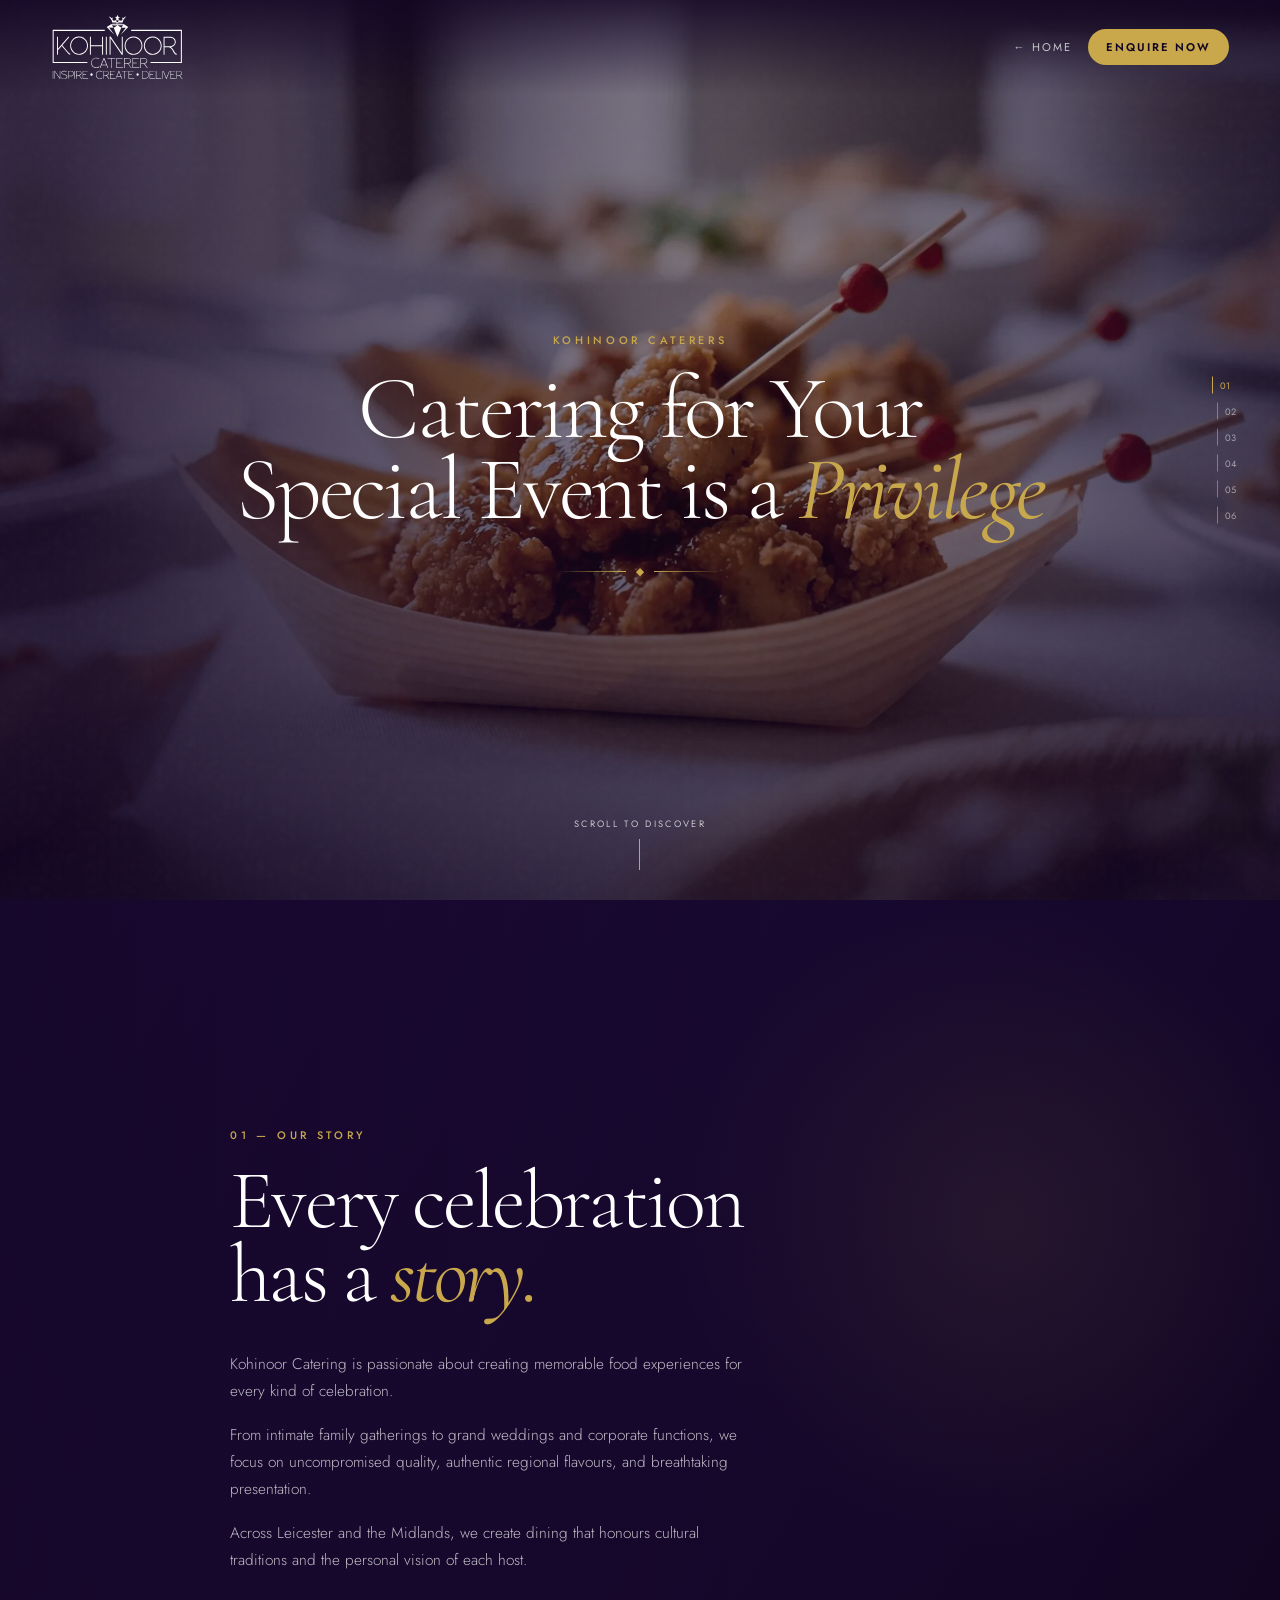
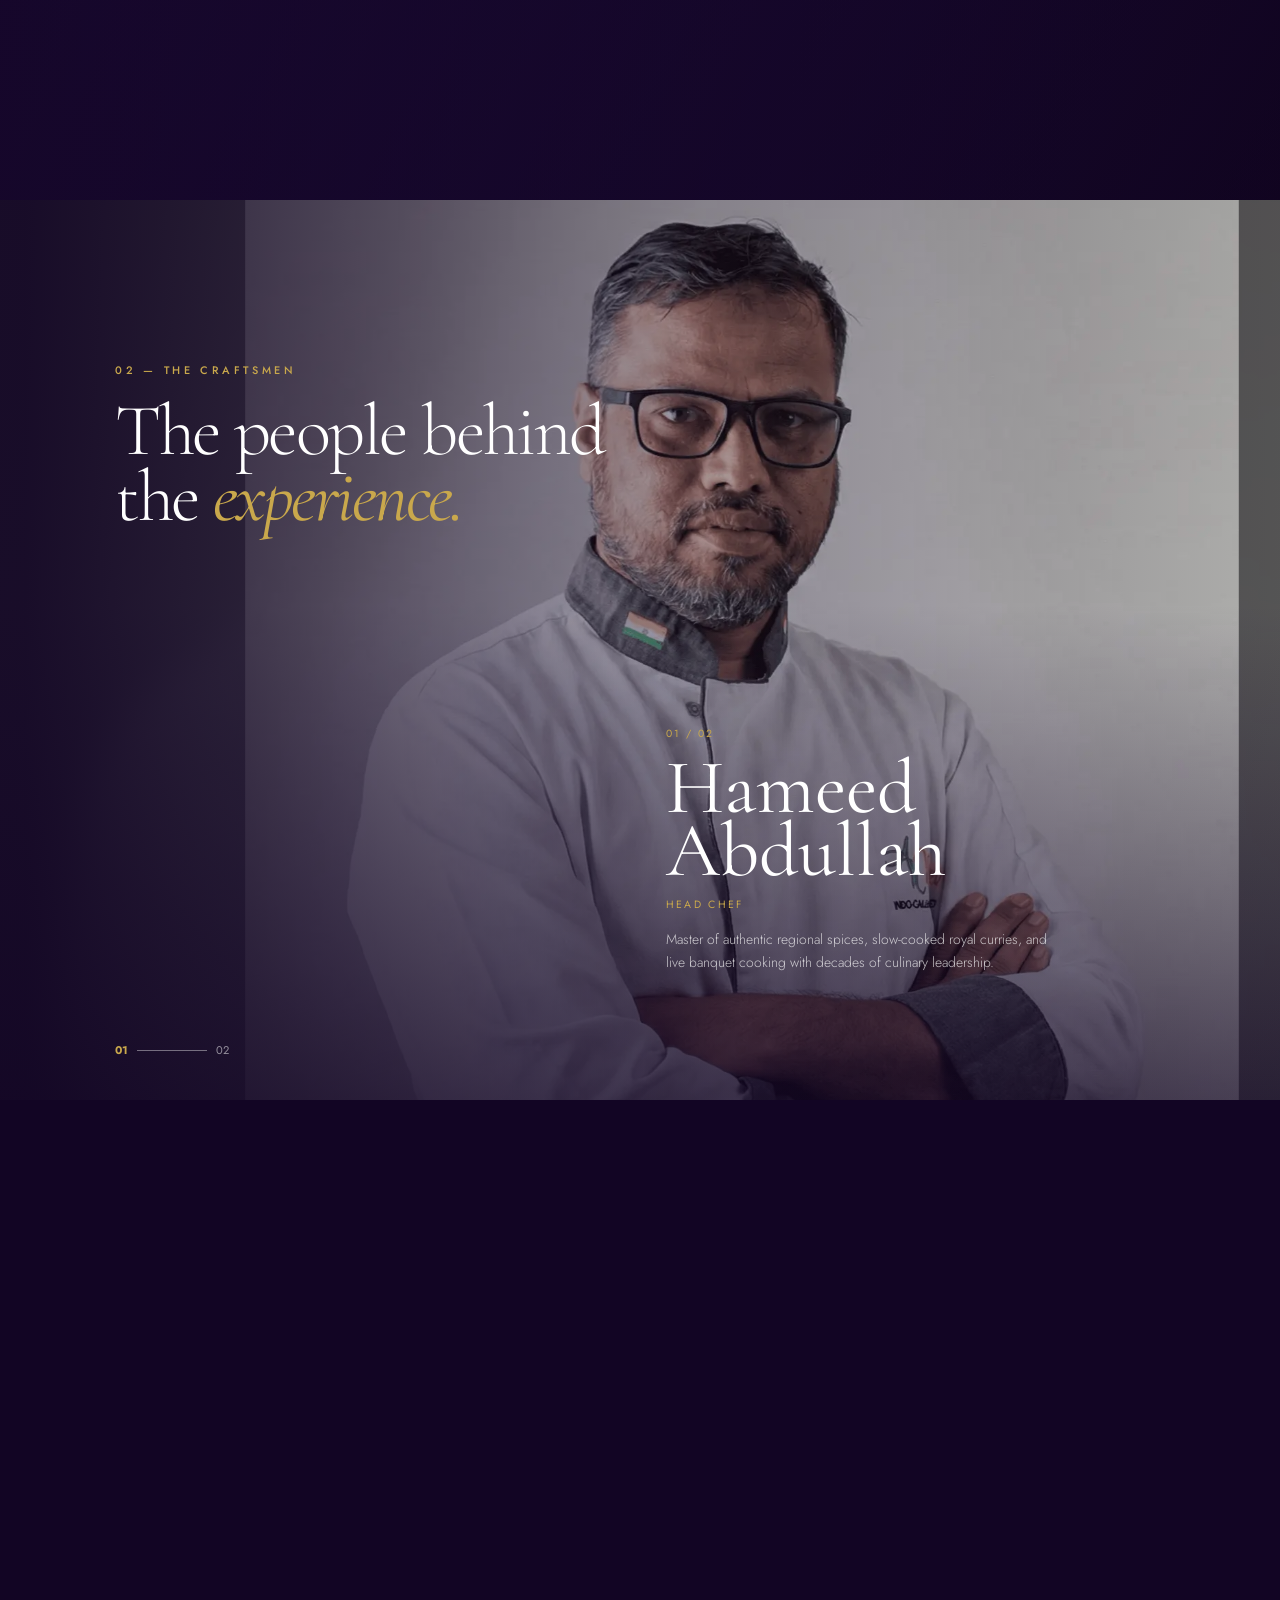
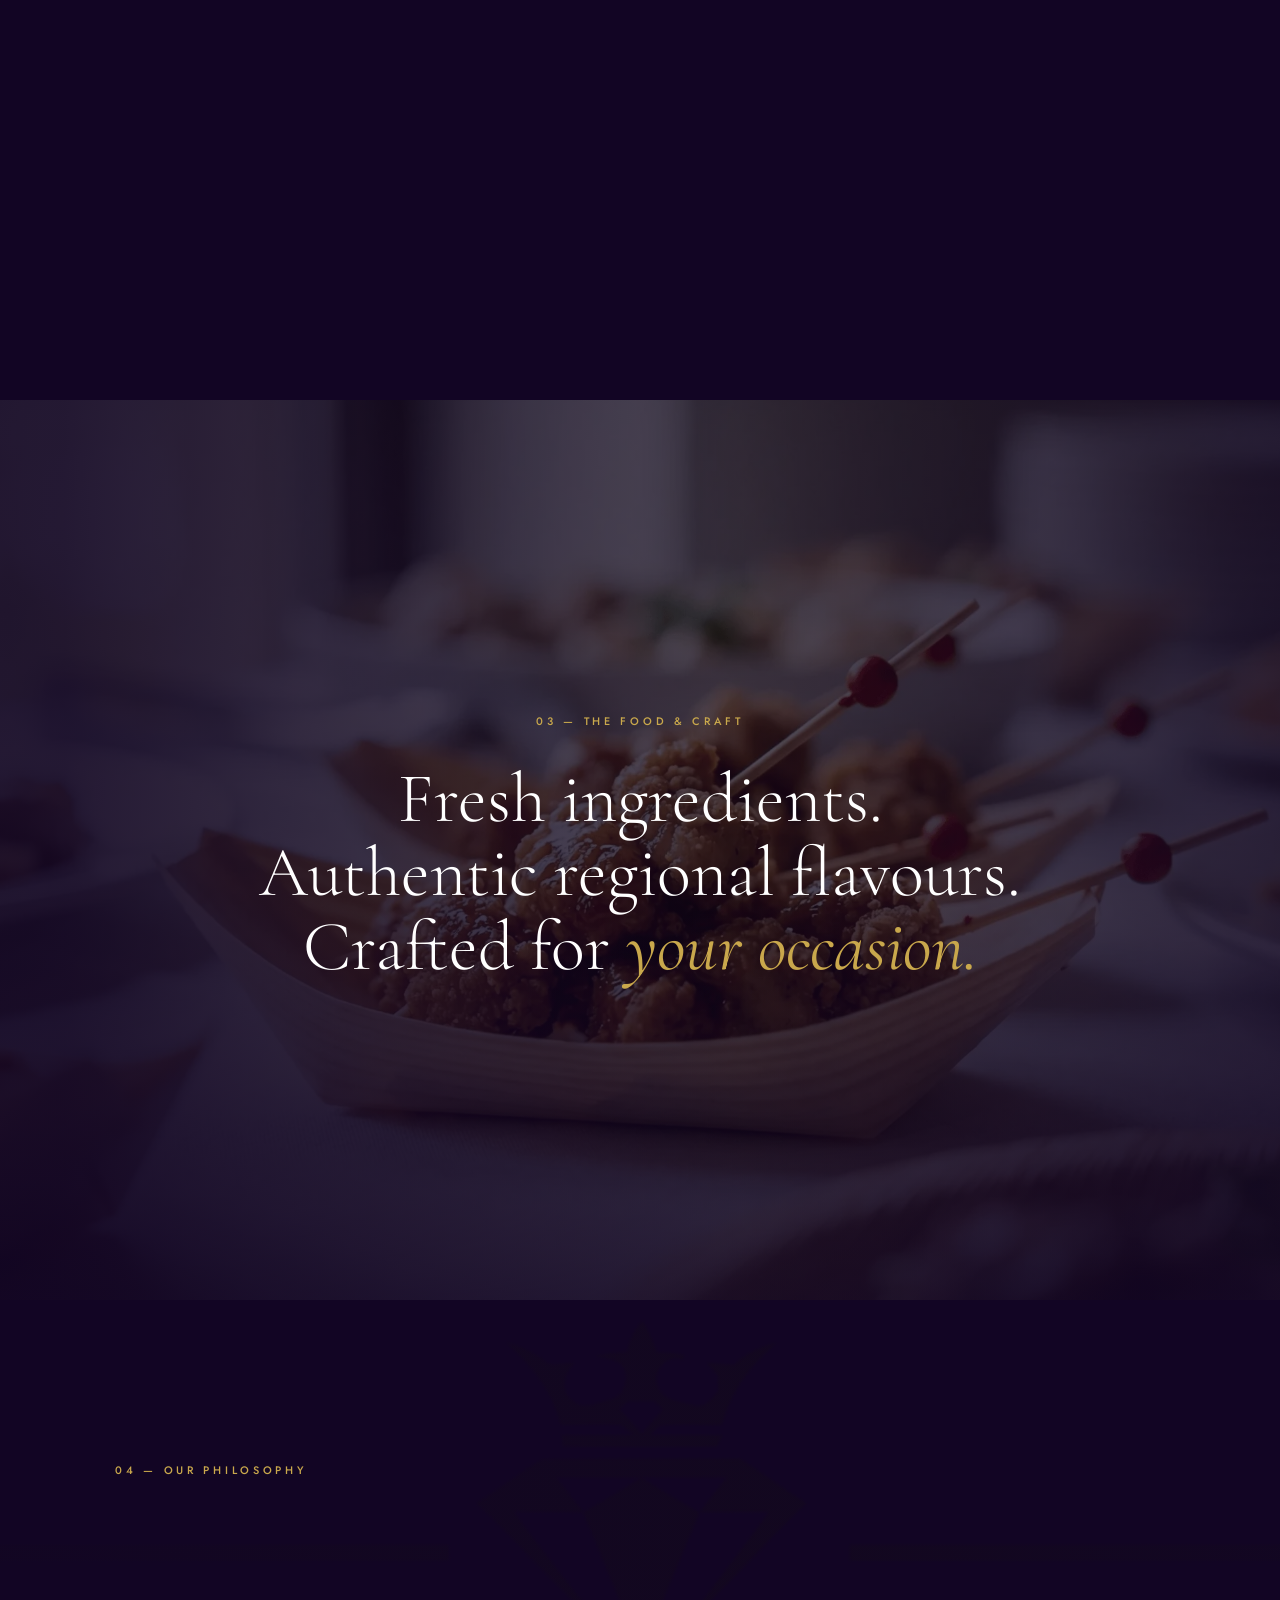
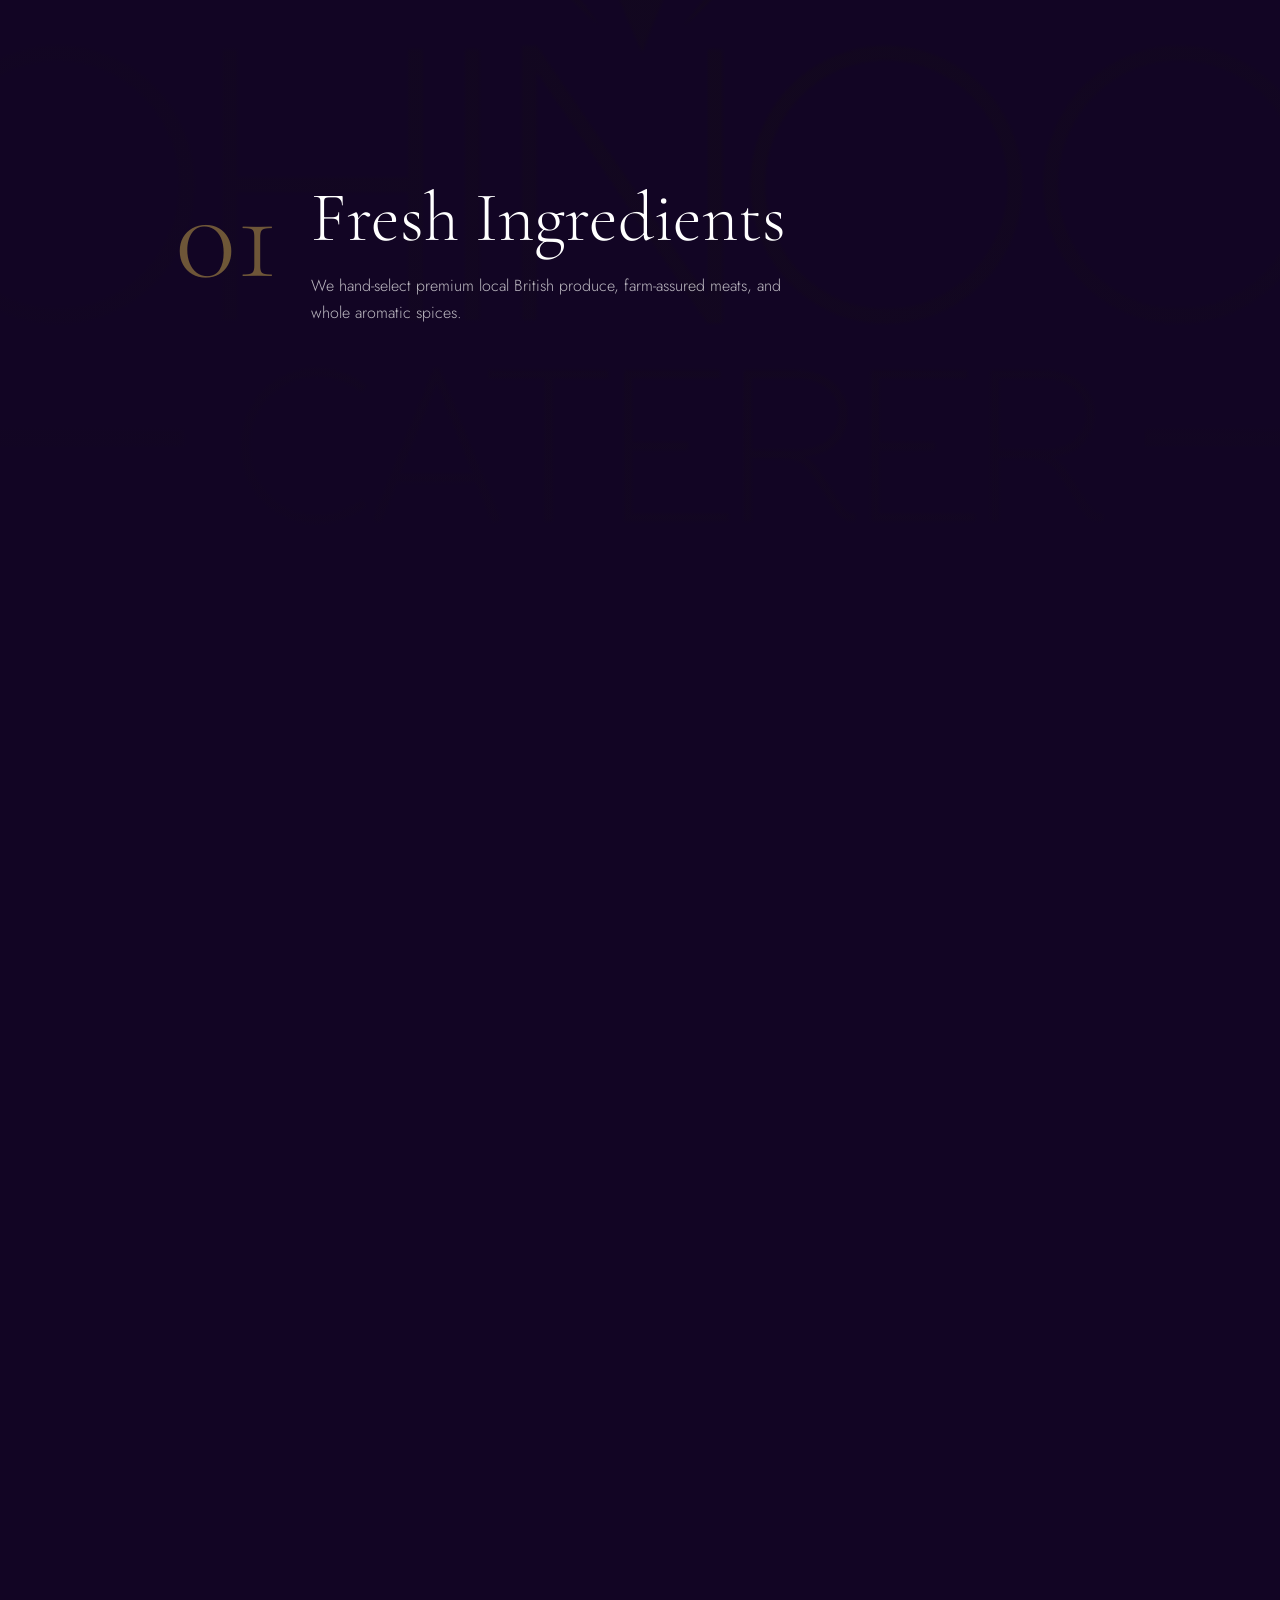
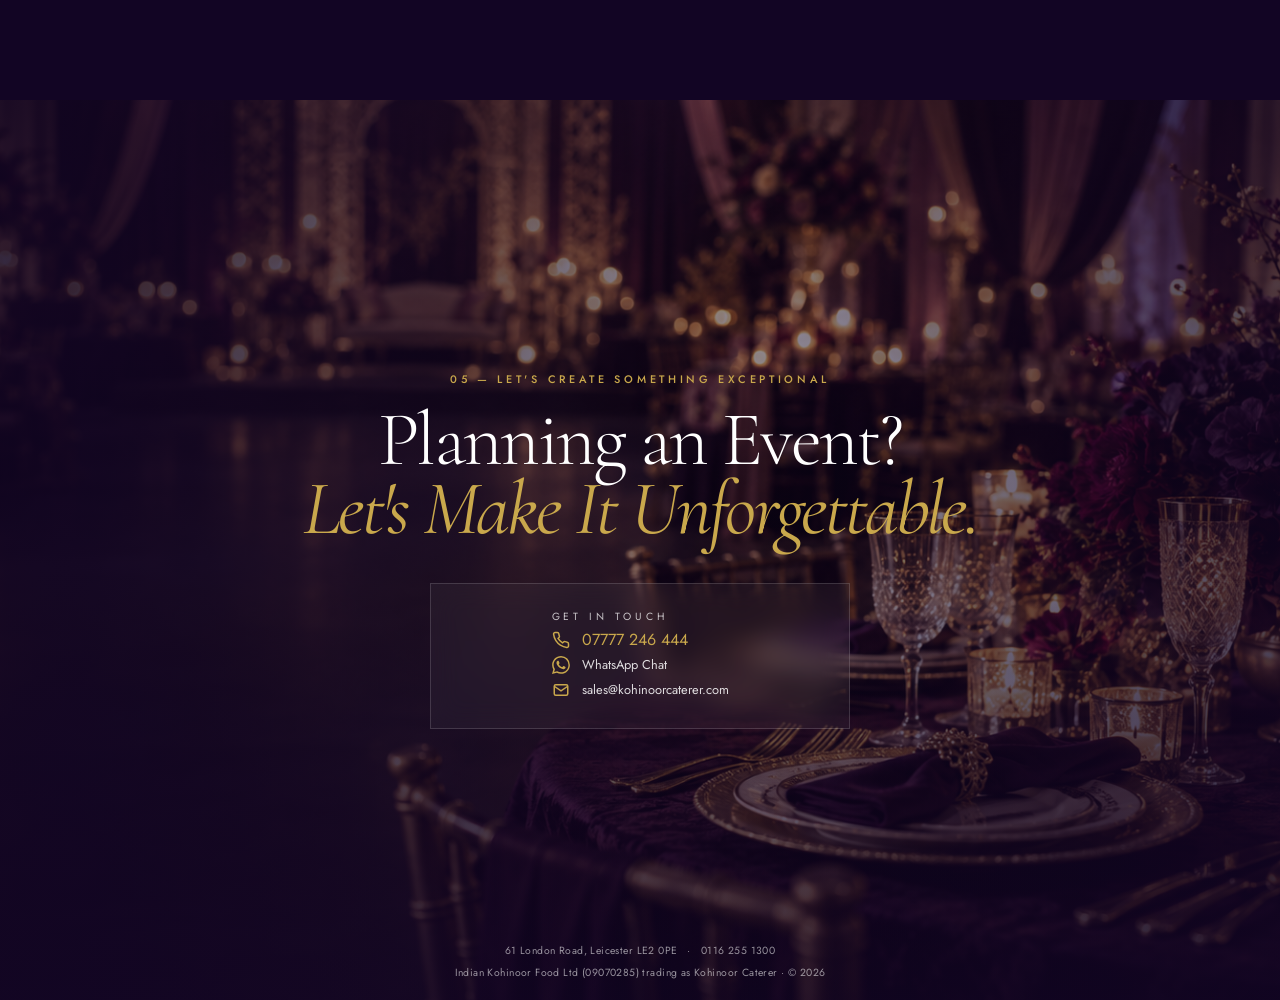
==== about.html @ 87ee5fb3 "feat: add about page, team assets, and styling updates" ====
<!DOCTYPE html>
<html lang="en"><head><meta charset="UTF-8"><meta name="viewport" content="width=device-width, initial-scale=1.0"><title>About Us — Kohinoor Caterer</title><meta name="description" content="Discover the culinary story, people and philosophy behind Kohinoor Caterer."><meta name="theme-color" content="#1C0B38"><link rel="preconnect" href="https://fonts.googleapis.com"><link rel="preconnect" href="https://fonts.gstatic.com" crossorigin><link href="https://fonts.googleapis.com/css2?family=Cormorant+Garamond:ital,wght@0,300;0,400;0,500;1,300;1,400&family=Jost:wght@200;300;400;500;600&display=swap" rel="stylesheet"><link rel="icon" type="image/png" href="assets/images/KC.png"><link rel="stylesheet" href="assets/css/about.css?v=20260913-1"><link rel="stylesheet" href="assets/css/about-overrides.css?v=20260913-5"></head>
<body>
<header class="about-nav"><a href="index.html" class="nav-logo-link" aria-label="Kohinoor Caterer Home"><img src="assets/images/KohinoorCaterer.svg" class="nav-logo" alt="Kohinoor Caterer"></a><nav class="nav-actions"><a href="index.html" class="nav-back-link">← <span>Home</span></a><a href="#contact" class="nav-cta-btn">Enquire Now</a></nav></header>
<nav class="story-progress" aria-label="Story progress"><a href="#scene-1" data-scene="1" class="is-active"><span>01</span></a><a href="#scene-2" data-scene="2"><span>02</span></a><a href="#scene-3" data-scene="3"><span>03</span></a><a href="#scene-4" data-scene="4"><span>04</span></a><a href="#scene-5" data-scene="5"><span>05</span></a><a href="#scene-6" data-scene="6"><span>06</span></a></nav>
<main class="story">
<section class="scene hero-scene" id="scene-1" data-story-scene="1"><div class="scene-media hero-media"></div><div class="scene-shade"></div><div class="hero-copy"><p class="eyebrow">KOHINOOR CATERERS</p><h1>Catering for Your<br>Special Event is a <em>Privilege</em></h1><div class="ornament"><i></i><b>◆</b><i></i></div></div><a class="scroll-cue" href="#scene-2"><span>Scroll to discover</span><i></i></a></section>
<section class="scene story-scene" id="scene-2" data-story-scene="2"><div class="scene-media story-media"></div><div class="scene-shade"></div><div class="story-copy"><p class="eyebrow">01 — OUR STORY</p><h2>Every celebration<br>has a <em>story.</em></h2><div class="story-lines"><p>Kohinoor Catering is passionate about creating memorable food experiences for every kind of celebration.</p><p>From intimate family gatherings to grand weddings and corporate functions, we focus on uncompromised quality, authentic regional flavours, and breathtaking presentation.</p><p>Across Leicester and the Midlands, we create dining that honours cultural traditions and the personal vision of each host.</p></div></div></section>
<section class="scroll-chapter team-chapter" id="scene-3" data-story-scene="3"><div class="chapter-sticky"><div class="chapter-intro"><p class="eyebrow">02 — THE CRAFTSMEN</p><h2>The people behind<br>the <em>experience.</em></h2></div><article class="team-feature is-current" data-step="0"><img src="assets/images/team/hameed-abdullah.webp" alt="Hameed Abdullah, Head Chef"><div class="feature-copy"><span>01 / 02</span><h3>Hameed<br>Abdullah</h3><p class="role">Head Chef</p><p>Master of authentic regional spices, slow-cooked royal curries, and live banquet cooking with decades of culinary leadership.</p></div></article><article class="team-feature" data-step="1"><img src="assets/images/team/riaz.webp" alt="Riaz, Event Coordinator"><div class="feature-copy"><span>02 / 02</span><h3>Riaz</h3><p class="role">Event Coordinator</p><p>Your dedicated partner from initial consultation and private tasting to flawless on-the-day banquet timing.</p></div></article><div class="chapter-count"><b>01</b><span></span><em>02</em></div></div></section>
<section class="scene food-scene" id="scene-4" data-story-scene="4"><video class="food-video" autoplay muted loop playsinline poster="assets/images/IMG_4219-scaled.webp"><source src="assets/video/An-Najeebkohinoor-1.mp4" type="video/mp4"></video><div class="scene-shade"></div><div class="food-copy"><p class="eyebrow">03 — THE FOOD &amp; CRAFT</p><p>Fresh ingredients.</p><p>Authentic regional flavours.</p><p>Crafted for <em>your occasion.</em></p></div></section>
<section class="scroll-chapter philosophy-chapter" id="scene-5" data-story-scene="5"><div class="chapter-sticky philosophy-stage"><div class="philosophy-image"></div><div class="scene-shade"></div><p class="eyebrow philosophy-label">04 — OUR PHILOSOPHY</p><div class="philosophy-list"><article class="philosophy-item is-current" data-step="0"><span>01</span><div><h2>Fresh Ingredients</h2><p>We hand-select premium local British produce, farm-assured meats, and whole aromatic spices.</p></div></article><article class="philosophy-item" data-step="1"><span>02</span><div><h2>Authentic Regional Flavours</h2><p>Time-honoured recipes prepared with generational authenticity, from rich biryanis to charcoal tandoori grills.</p></div></article><article class="philosophy-item" data-step="2"><span>03</span><div><h2>Custom Menus</h2><p>Every celebration is individual. We curate menus for diverse dietary traditions, from Halal to Vegan.</p></div></article><article class="philosophy-item" data-step="3"><span>04</span><div><h2>Professional Service</h2><p>From the first consultation to the final dessert served, our event team handles every detail with grace.</p></div></article></div></div></section>
<section class="scene cta-scene" id="scene-6" data-story-scene="6"><div class="scene-media cta-media"></div><div class="scene-shade"></div><div class="cta-content" id="contact"><p class="eyebrow">05 — LET'S CREATE SOMETHING EXCEPTIONAL</p><h2>Planning an Event?<br><em>Let's Make It Unforgettable.</em></h2><div class="contact-panel"><div class="contact-links"><a href="tel:07777246444"><svg class="contact-icon" viewBox="0 0 24 24" fill="none" stroke="currentColor" stroke-width="2" aria-hidden="true"><path d="M22 16.92v3a2 2 0 01-2.18 2 19.79 19.79 0 01-8.63-3.07 19.5 19.5 0 01-6-6 19.79 19.79 0 01-3.07-8.67A2 2 0 014.11 2h3a2 2 0 012 1.72 12.84 12.84 0 00.7 2.81 2 2 0 01-.45 2.11L8.09 9.91a16 16 0 006 6l1.27-1.27a2 2 0 012.11-.45 12.84 12.84 0 002.81.7A2 2 0 0122 16.92z"/></svg>07777 246 444</a><a href="https://wa.me/447777246444" target="_blank" rel="noopener"><svg class="contact-icon" viewBox="0 0 24 24" fill="currentColor" aria-hidden="true"><path d="M17.472 14.382c-.297-.149-1.758-.867-2.03-.967-.273-.099-.471-.148-.67.15-.197.297-.767.966-.94 1.164-.173.199-.347.223-.644.075-.297-.15-1.255-.463-2.39-1.475-.883-.788-1.48-1.761-1.653-2.059-.173-.297-.018-.458.13-.606.134-.133.298-.347.446-.52.149-.174.198-.298.298-.497.099-.198.05-.371-.025-.52-.075-.149-.669-1.612-.916-2.207-.242-.579-.487-.5-.669-.51-.173-.008-.371-.01-.57-.01-.198 0-.52.074-.792.372-.272.297-1.04 1.016-1.04 2.479 0 1.462 1.065 2.875 1.213 3.074.149.198 2.096 3.2 5.077 4.487.709.306 1.262.489 1.694.625.712.227 1.36.195 1.871.118.571-.085 1.758-.719 2.006-1.413.248-.694.248-1.289.173-1.413-.074-.124-.272-.198-.57-.347"/></svg>WhatsApp Chat</a><a href="mailto:sales@kohinoorcaterer.com"><svg class="contact-icon" viewBox="0 0 24 24" fill="none" stroke="currentColor" stroke-width="2" aria-hidden="true"><rect x="3" y="5" width="18" height="14" rx="2"/><path d="m3 7 9 6 9-6"/></svg>sales@kohinoorcaterer.com</a></div></div></div><footer class="about-footer"><address><a href="https://maps.app.goo.gl/6rArb9ir4pgoaXaEA" target="_blank" rel="noopener">61 London Road, Leicester LE2 0PE</a><span>·</span><a href="tel:01162551300">0116 255 1300</a></address><p>Indian Kohinoor Food Ltd (09070285) trading as Kohinoor Caterer · © 2026</p></footer></section>
</main><script src="assets/js/about.js" defer></script></body></html>
---- assets/css/about.css ----
:root{--purple:#1c0b38;--deep:#120524;--gold:#c9a84c;--light:#e2c96d;--white:#fff;--muted:#ffffffb8;--serif:'Cormorant Garamond',serif;--sans:'Jost',sans-serif}*{box-sizing:border-box;margin:0}html{background:var(--deep);scroll-behavior:smooth}body{background:var(--deep);color:var(--white);font-family:var(--sans);overflow-x:hidden}body:before{content:"";position:fixed;inset:0;z-index:20;pointer-events:none;opacity:.03;background-image:url("data:image/svg+xml,%3Csvg viewBox='0 0 100 100' xmlns='http://www.w3.org/2000/svg'%3E%3Cfilter id='n'%3E%3CfeTurbulence baseFrequency='.8' numOctaves='3'/%3E%3C/filter%3E%3Crect width='100%25' height='100%25' filter='url(%23n)'/%3E%3C/svg%3E")}a{color:inherit;text-decoration:none}.about-nav{position:fixed;top:0;width:100%;height:76px;z-index:30;padding:15px 4vw;display:flex;justify-content:space-between;align-items:center;background:linear-gradient(#120524cc,transparent);transition:.4s}.about-nav.scrolled{background:#120524e8;border-bottom:1px solid #ffffff14}.nav-logo{height:38px;filter:brightness(0) invert(1)}.nav-actions{display:flex;align-items:center;gap:16px}.nav-back-link,.nav-cta-btn{font-size:.7rem;letter-spacing:.18em;text-transform:uppercase}.nav-back-link{color:#ffffffba}.nav-cta-btn{padding:10px 18px;background:var(--gold);color:var(--deep);font-weight:600;border-radius:30px}.story-progress{position:fixed;right:3vw;top:50%;z-index:30;transform:translateY(-50%);display:grid;gap:9px}.story-progress a{width:25px;height:17px;border-left:1px solid #ffffff55;display:flex;align-items:center;padding-left:7px;color:#ffffff88;font-size:.58rem;transition:.35s}.story-progress a.is-active{border-color:var(--gold);color:var(--gold);transform:translateX(-5px)}.scene{position:relative;min-height:100svh;overflow:hidden;display:grid;place-items:center;isolation:isolate}.scene-media,.food-video,.philosophy-image{position:absolute;z-index:-2;inset:0;width:100%;height:100%;object-fit:cover}.scene-media{background-size:cover;background-position:center}.hero-media{background-image:url('../images/IMG_4219-scaled.webp');animation:drift 18s ease-in-out infinite alternate}.story-media{background-image:url('../images/team/service-team.jpg');background-position:center 35%}.cta-media{background-image:url('../images/IMG_4219-scaled.webp');filter:saturate(.8)}.scene-shade{position:absolute;z-index:-1;inset:0;background:linear-gradient(90deg,#120524d9 5%,#12052477 58%,#120524bb),linear-gradient(0deg,#120524a8,transparent 45%)}.eyebrow{font-size:.68rem;letter-spacing:.34em;text-transform:uppercase;color:var(--gold);font-weight:500}.hero-copy,.story-copy,.food-copy,.cta-content{width:min(86vw,960px)}.hero-copy{text-align:center;margin-top:5vh}.hero-copy h1,.story-copy h2,.chapter-intro h2,.journey-copy h2,.cta-content h2{font:300 clamp(3rem,7vw,7.2rem)/.9 var(--serif);letter-spacing:-.035em;margin-top:21px}.hero-copy em,h2 em,.food-copy em{color:var(--gold);font-weight:400}.ornament{display:flex;justify-content:center;align-items:center;gap:10px;margin:34px auto}.ornament i{width:67px;height:1px;background:linear-gradient(90deg,transparent,var(--gold))}.ornament i:last-child{background:linear-gradient(90deg,var(--gold),transparent)}.ornament b{font-size:10px;color:var(--gold)}.scroll-cue{position:absolute;bottom:30px;display:grid;gap:9px;text-align:center;text-transform:uppercase;font-size:.58rem;letter-spacing:.25em;color:#ffffffb8}.scroll-cue i{height:31px;width:1px;background:var(--gold);margin:auto;animation:scrollPulse 2s infinite}.story-copy{margin-left:11vw}.story-copy h2{font-size:clamp(3.2rem,6.5vw,6.4rem)}.story-lines{margin-top:38px;max-width:520px;display:grid;gap:17px;font-weight:300;color:var(--muted);font-size:clamp(.88rem,1.2vw,1.03rem);line-height:1.75}.story-lines p{opacity:.25;transform:translateY(12px);transition:opacity .7s,transform .7s}.story-scene.in-view .story-lines p{opacity:1;transform:none}.story-scene.in-view .story-lines p:nth-child(2){transition-delay:.25s}.story-scene.in-view .story-lines p:nth-child(3){transition-delay:.5s}.scroll-chapter{height:200vh;position:relative}.chapter-sticky{position:sticky;top:0;height:100svh;overflow:hidden;background:var(--deep)}.chapter-intro{position:absolute;z-index:3;top:18%;left:9vw;transition:.6s}.chapter-intro h2{font-size:clamp(2.6rem,5.7vw,5.8rem)}.team-feature{position:absolute;inset:0;opacity:0;pointer-events:none;transition:opacity .8s ease}.team-feature.is-current{opacity:1;pointer-events:auto}.team-feature:after{content:"";position:absolute;inset:0;background:linear-gradient(90deg,#120524e8 2%,#12052455 55%,#12052411),linear-gradient(0deg,#120524aa,transparent 55%)}.team-feature img{height:100%;width:100%;object-fit:cover;object-position:center 20%;transform:scale(1.12);transition:transform 1.3s ease}.team-feature.is-current img{transform:scale(1)}.feature-copy{position:absolute;z-index:2;left:52%;bottom:14%;max-width:390px}.feature-copy span{font-size:.65rem;letter-spacing:.2em;color:var(--gold)}.feature-copy h3{font:400 clamp(3.2rem,6vw,6rem)/.82 var(--serif);margin:14px 0}.feature-copy .role{color:var(--gold);text-transform:uppercase;letter-spacing:.22em;font-size:.66rem;margin-bottom:16px}.feature-copy p:last-child{font-size:.87rem;line-height:1.65;color:var(--muted);font-weight:300}.chapter-count{position:absolute;z-index:4;bottom:42px;left:9vw;display:flex;gap:9px;align-items:center;font-size:.7rem}.chapter-count b{color:var(--gold)}.chapter-count span{width:70px;height:1px;background:#ffffff66}.chapter-count em{font-style:normal;color:#ffffff88}.food-video{z-index:-2;filter:brightness(.55) saturate(.9);transform:scale(1.04)}.food-copy{font:300 clamp(2.5rem,5.5vw,5.8rem)/1.05 var(--serif);text-align:center}.food-copy .eyebrow{font-family:var(--sans);font-size:.68rem;margin-bottom:34px}.food-copy>p:not(.eyebrow){opacity:.3;transition:opacity .5s}.food-scene.in-view .food-copy>p:not(.eyebrow){opacity:1}.food-scene.in-view .food-copy>p:nth-child(3){transition-delay:.35s}.food-scene.in-view .food-copy>p:nth-child(4){transition-delay:.7s}.philosophy-chapter{height:400vh}.philosophy-stage{display:flex;align-items:center}.philosophy-image{background:url('../images/KC.png') center/cover no-repeat;filter:blur(1px) brightness(.35);transform:scale(1.1)}.philosophy-label{position:absolute;top:18%;left:9vw;z-index:2}.philosophy-list{position:relative;z-index:2;width:min(82vw,930px);margin:70px auto 0}.philosophy-item{position:absolute;display:flex;gap:32px;align-items:flex-start;opacity:0;transform:translateY(35px);transition:.7s}.philosophy-item.is-current{opacity:1;transform:none}.philosophy-item>span{font:300 clamp(4.5rem,10vw,9rem)/.8 var(--serif);color:#c9a84c80}.philosophy-item h2{font:300 clamp(2.8rem,5.5vw,5.7rem)/.95 var(--serif)}.philosophy-item p{margin-top:20px;max-width:500px;color:var(--muted);font-weight:300;line-height:1.7}.journey-scene{background:radial-gradient(circle at 80% 30%,#41236b 0,transparent 35%),var(--deep);display:block;padding:17vh 10vw}.journey-copy h2{font-size:clamp(3rem,5.8vw,6rem)}.journey-list{list-style:none;display:flex;position:absolute;bottom:18%;left:10vw;right:10vw;justify-content:space-between;border-top:1px solid #ffffff36;padding-top:18px}.journey-list li{width:22%;opacity:.45;transition:.4s}.journey-list span{font:300 2.7rem var(--serif);color:var(--gold)}.journey-list p{font-size:.77rem;letter-spacing:.12em;text-transform:uppercase;margin-top:5px}.journey-scene.in-view .journey-list li{opacity:1}.journey-list li:nth-child(2){transition-delay:.15s}.journey-list li:nth-child(3){transition-delay:.3s}.journey-list li:nth-child(4){transition-delay:.45s}.cta-content{text-align:center}.cta-content h2{font-size:clamp(3rem,6vw,6.2rem);margin:18px auto 40px}.contact-panel{display:flex;justify-content:center;align-items:center;gap:48px;padding:23px 35px;background:#ffffff0b;border:1px solid #ffffff25;backdrop-filter:blur(14px);text-align:left}.contact-panel div{display:grid;gap:5px}.contact-panel div a{font-size:.8rem;color:#ffffffd9}.contact-panel div a:first-child{font-size:1rem;color:var(--gold)}.enquire-btn{background:linear-gradient(135deg,var(--gold),var(--light));color:var(--deep);padding:16px 22px;font-size:.67rem;letter-spacing:.16em;text-transform:uppercase;font-weight:600;white-space:nowrap}.enquire-btn b{font-size:1.1rem;margin-left:8px}.about-footer{position:absolute;bottom:20px;width:100%;text-align:center;font-size:.65rem;color:#ffffff91;letter-spacing:.04em}.about-footer address{font-style:normal;display:flex;justify-content:center;gap:10px;margin-bottom:7px}.about-footer a:hover{color:var(--gold)}@keyframes drift{to{transform:scale(1.08)}}@keyframes scrollPulse{50%{transform:scaleY(.45);transform-origin:top}}@media(max-width:700px){.about-nav{height:64px;padding:12px 20px}.nav-logo{height:31px}.nav-back-link span{display:none}.nav-cta-btn{font-size:.6rem;padding:9px 12px}.story-progress{display:none}.hero-copy h1{font-size:clamp(3.2rem,14vw,5rem)}.story-copy{margin:0 9vw}.story-copy h2{font-size:clamp(3.4rem,13vw,5rem)}.story-lines{font-size:.84rem}.scroll-chapter{height:170vh}.chapter-intro{top:14%;left:8vw}.chapter-intro h2{font-size:3.2rem}.feature-copy{left:8vw;bottom:13%;right:8vw}.feature-copy h3{font-size:4rem}.team-feature:after{background:linear-gradient(0deg,#120524 5%,#12052444 70%)}.chapter-count{left:8vw}.food-copy{font-size:clamp(2.7rem,12vw,4.2rem);padding:0 6vw}.philosophy-chapter{height:300vh}.philosophy-label{top:14%;left:8vw}.philosophy-list{margin-left:8vw;width:84vw}.philosophy-item{gap:15px}.philosophy-item>span{font-size:4.5rem}.philosophy-item h2{font-size:3.15rem}.philosophy-item p{font-size:.86rem}.journey-scene{padding:16vh 8vw}.journey-list{left:8vw;right:8vw;bottom:12%;display:grid;grid-template-columns:1fr 1fr;gap:23px;border:0}.journey-list li{width:auto;border-top:1px solid #ffffff36;padding-top:8px}.cta-content{width:88vw}.cta-content h2{font-size:3.5rem}.contact-panel{display:grid;gap:24px;text-align:center;padding:22px}.contact-panel div{justify-items:center}.about-footer{font-size:.55rem}.about-footer address{flex-wrap:wrap}}@media(prefers-reduced-motion:reduce){html{scroll-behavior:auto}*,*:before,*:after{animation-duration:.01ms!important;animation-iteration-count:1!important;transition-duration:.01ms!important}.scroll-chapter{height:auto}.chapter-sticky{position:relative;height:auto;display:grid}.chapter-intro{position:relative;top:auto;left:auto;padding:120px 9vw 40px}.team-feature,.philosophy-item{position:relative;opacity:1;transform:none;height:72vh}.team-feature img{transform:none}.philosophy-item{padding:25px 9vw}.philosophy-list{margin:0;width:100%}.philosophy-label{position:relative;top:auto;left:auto;padding:100px 9vw 20px}.philosophy-stage{display:block}.philosophy-image{display:none}}
---- assets/css/about-overrides.css ----
.about-nav .nav-logo { display: block; height: 70px; width: auto; }

/* Final-scene refinements and unique editorial story treatment. */
.story-media {
  background-image: none;
  background: radial-gradient(circle at 78% 36%, rgba(201, 168, 76, .16), transparent 28%),
    linear-gradient(120deg, #2a104d 0%, #1c0b38 48%, #10041e 100%);
}

.story-scene .scene-shade { background: linear-gradient(90deg, rgba(18,5,36,.78), rgba(18,5,36,.32)); }

/* Team-story imagery: a softened full-bleed echo maintains the cinematic canvas,
   while the foreground portrait is deliberately framed farther out. */
.team-feature { background: #16082b; }
.team-feature::before {
  content: "";
  position: absolute;
  inset: -4%;
  z-index: 0;
  background: center / cover no-repeat;
  filter: blur(18px) brightness(.48) saturate(.82);
  transform: scale(1.08);
}
.team-feature:nth-of-type(1)::before { background-image: url('../images/team/hameed-abdullah.webp'); }
.team-feature:nth-of-type(2)::before { background-image: url('../images/team/riaz.webp'); }
.team-feature::after { z-index: 2; }
.team-feature img {
  position: absolute;
  z-index: 1;
  inset: 0 3vw 0 auto;
  width: min(78vw, 1480px);
  height: 100%;
  object-fit: contain;
  object-position: center center;
  transform: scale(1.18);
  transition: transform 2.4s cubic-bezier(.22, .61, .36, 1);
}
.team-feature.is-current img { transform: scale(1.08); }
.feature-copy, .chapter-intro, .chapter-count { z-index: 3; }

.cta-media { background-image: url('../images/cta-event-table.png'); }

.contact-panel {
  width: min(100%, 420px);
  margin-inline: auto;
  padding: 28px 38px;
  display: grid;
  grid-template-columns: minmax(0, 1fr);
  align-items: center;
  justify-items: center;
}

.contact-panel::before { display: none; }

.contact-links { display: grid; row-gap: 9px; align-content: center; }
.contact-links::before { content: "Get in touch"; margin-bottom: 2px; color: rgba(255,255,255,.75); font-size: .65rem; font-weight: 400; letter-spacing: .38em; line-height: 1; text-transform: uppercase; }
.contact-panel .contact-links { grid-column: 1; grid-row: 1; justify-self: center; }
.contact-links a { display: grid; grid-template-columns: 18px minmax(0, 1fr); column-gap: 12px; align-items: center; min-height: 20px; line-height: 20px; }
.contact-icon { display: block; width: 18px; height: 18px; color: var(--gold); }
.contact-links a[href*="wa.me"] { position: relative; }
.contact-links a[href*="wa.me"] .contact-icon { visibility: hidden; }
.contact-links a[href*="wa.me"]::before { content: ""; position: absolute; left: 0; width: 18px; height: 18px; background: url('../images/whatsapp.svg') center / contain no-repeat; }
.contact-links a:first-child { font-size: 1rem; color: var(--gold); }
.contact-links a:hover { color: var(--gold); }
.contact-links a:hover .contact-icon { transform: scale(1.1); }

@media (max-width: 700px) {
  .about-nav .nav-logo { height: 58px; }
  .team-feature::before { filter: blur(12px) brightness(.44) saturate(.82); }
  .team-feature img { inset: 3vh -8vw 0 auto; width: 116vw; height: 72vh; object-position: center top; transform: scale(1.08); }
  .team-feature.is-current img { transform: scale(1); }
  .contact-panel { padding: 22px; }
  .contact-panel::before { display: none; }
  .contact-links::before { text-align: center; }
  .contact-links a { justify-content: center; }
}

/* Navbar spacing for the enlarged logo. */
.about-nav { height: 94px; padding-block: 10px; }
@media (max-width: 700px) {
  .about-nav { height: 78px; padding: 8px 16px; }
}
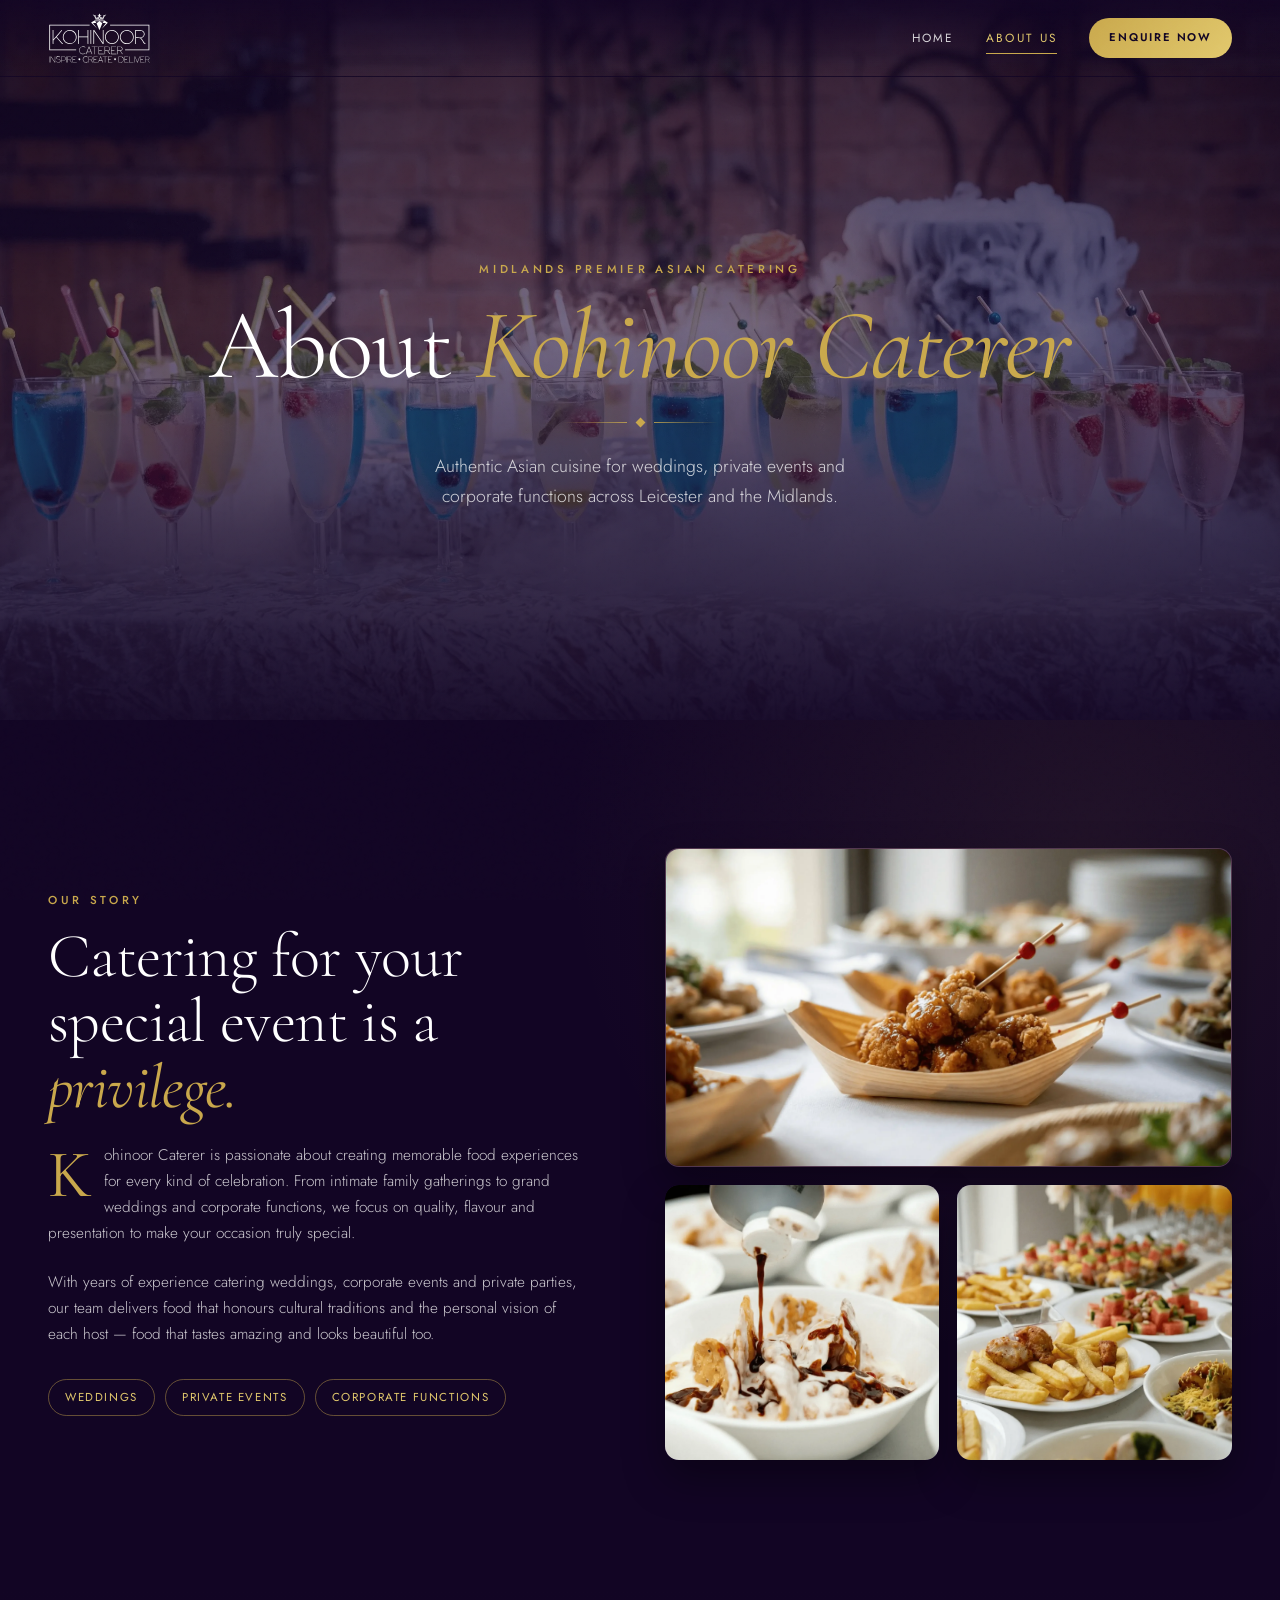
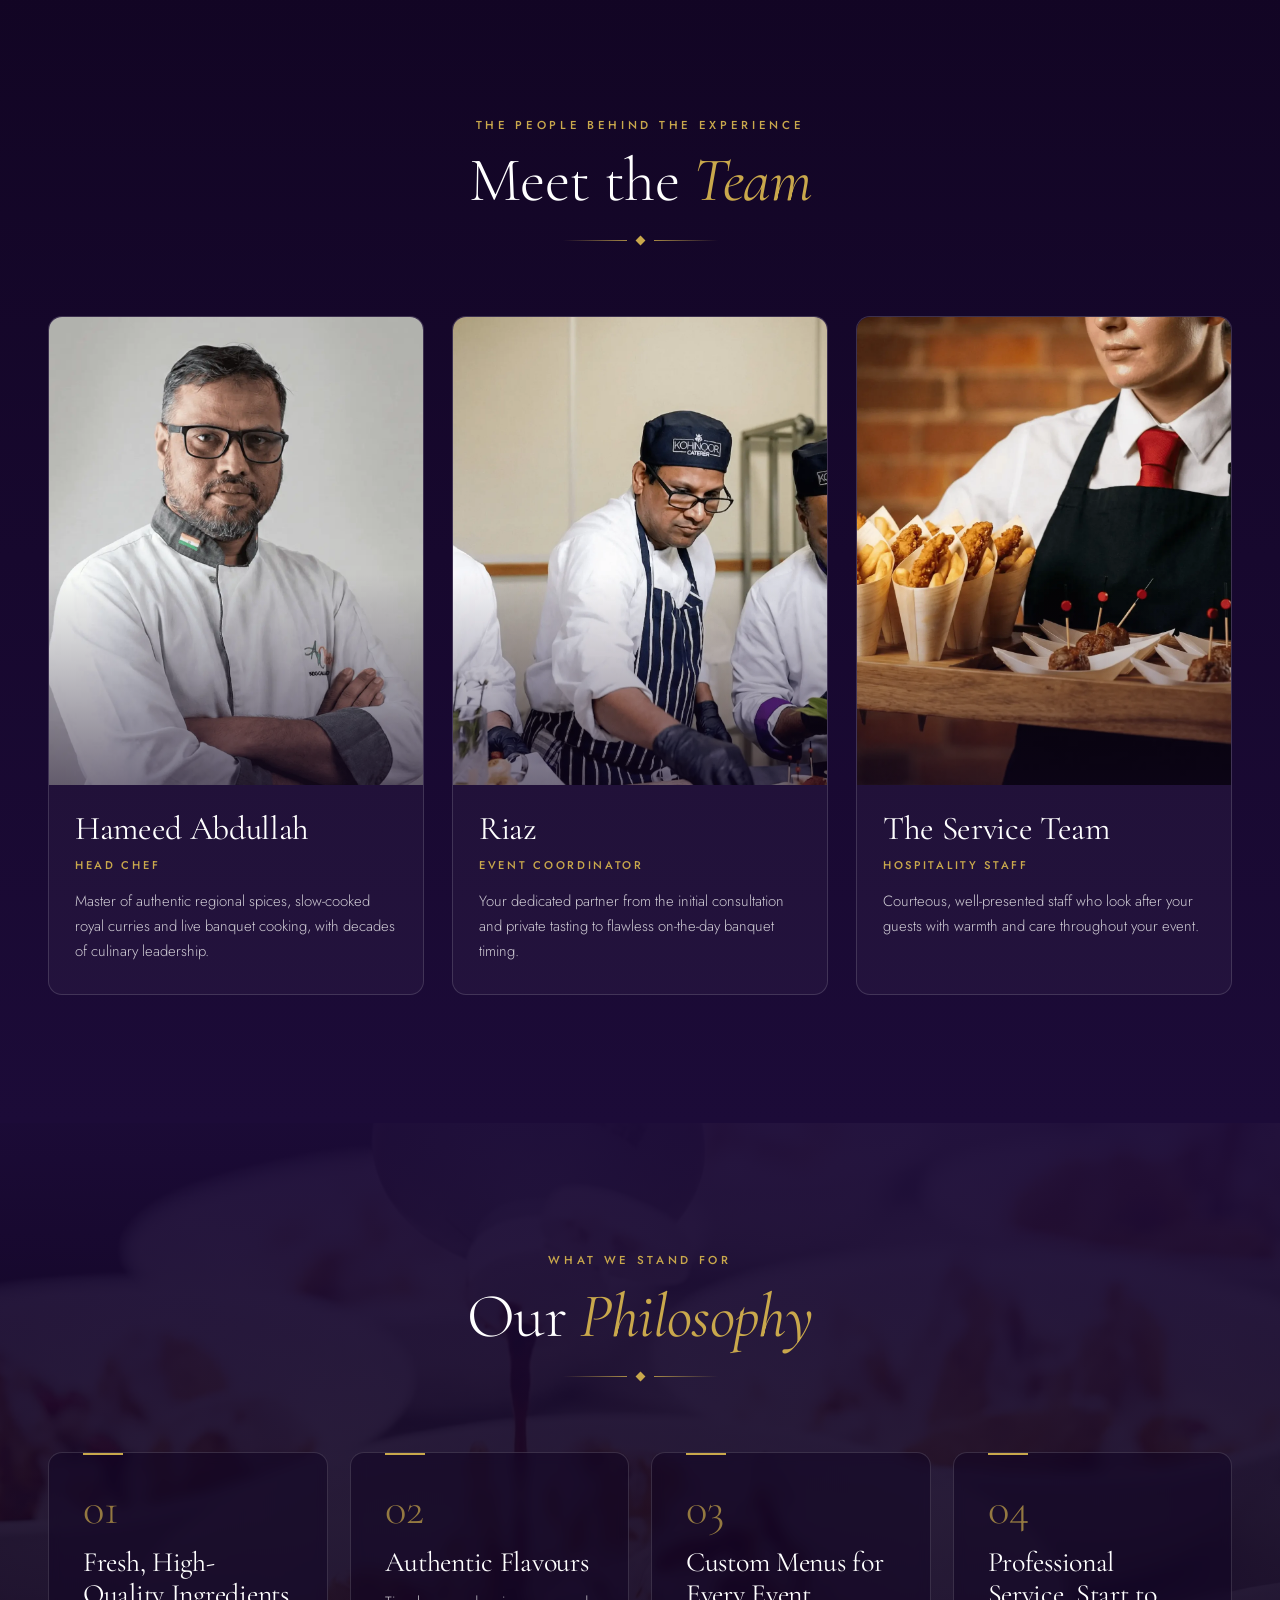
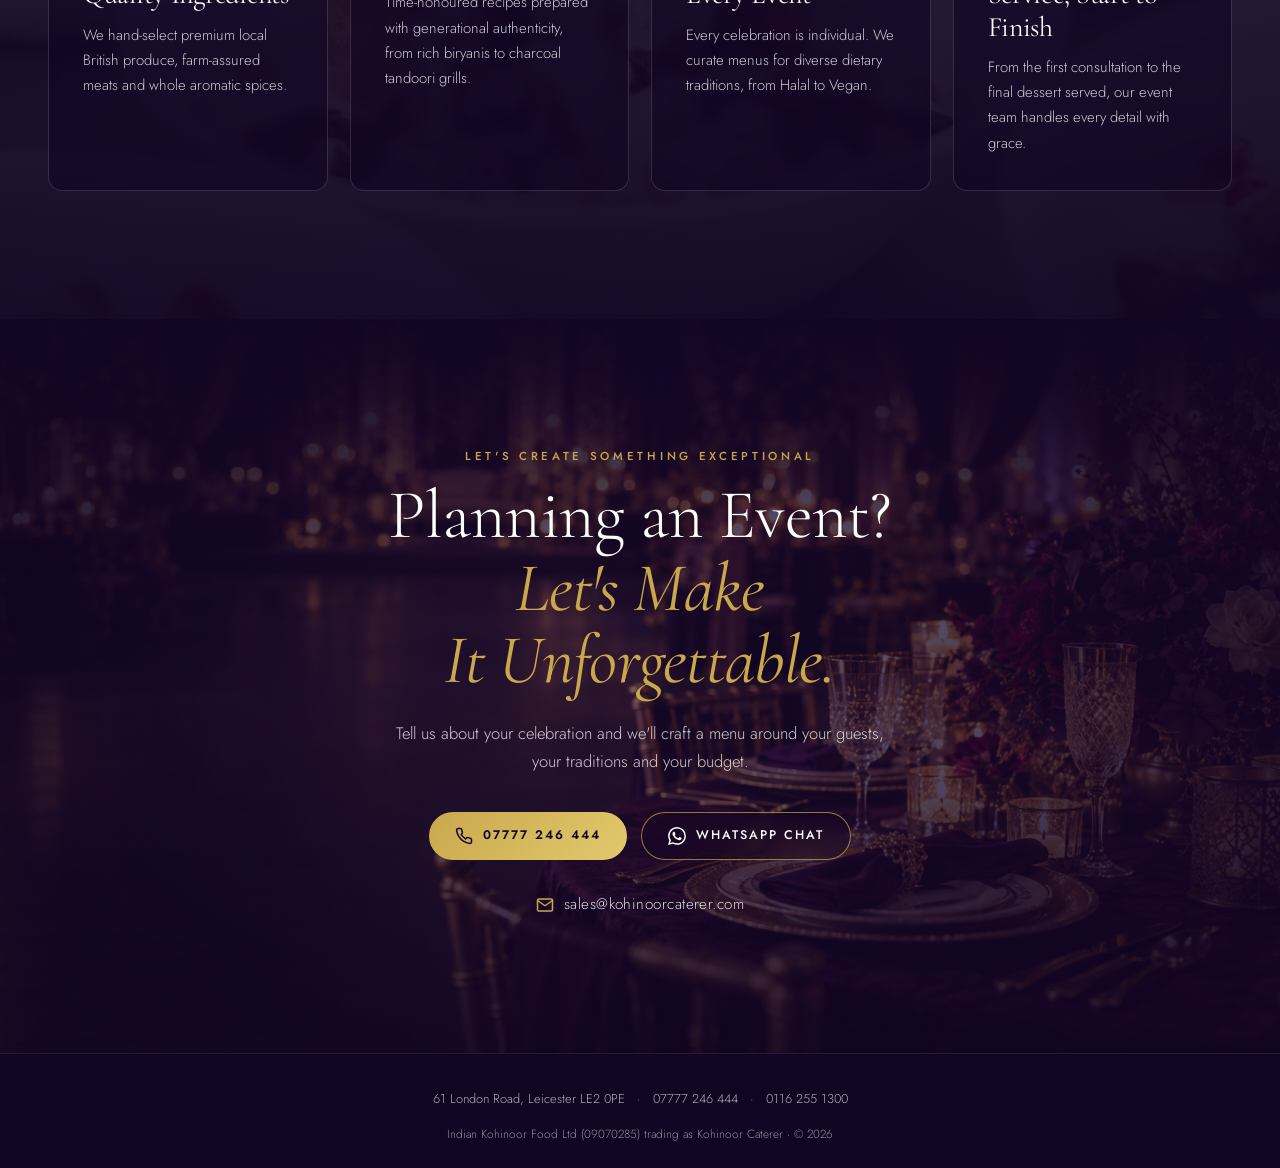
==== commit bbe4e863: "feat: redesign about page with responsive section layout Replace the sticky scroll-driven scenes wit" ====
--- a/about.html
+++ b/about.html
@@ -1,13 +1,228 @@
 <!DOCTYPE html>
-<html lang="en"><head><meta charset="UTF-8"><meta name="viewport" content="width=device-width, initial-scale=1.0"><title>About Us — Kohinoor Caterer</title><meta name="description" content="Discover the culinary story, people and philosophy behind Kohinoor Caterer."><meta name="theme-color" content="#1C0B38"><link rel="preconnect" href="https://fonts.googleapis.com"><link rel="preconnect" href="https://fonts.gstatic.com" crossorigin><link href="https://fonts.googleapis.com/css2?family=Cormorant+Garamond:ital,wght@0,300;0,400;0,500;1,300;1,400&family=Jost:wght@200;300;400;500;600&display=swap" rel="stylesheet"><link rel="icon" type="image/png" href="assets/images/KC.png"><link rel="stylesheet" href="assets/css/about.css?v=20260913-1"><link rel="stylesheet" href="assets/css/about-overrides.css?v=20260913-5"></head>
+<html lang="en">
+
+<head>
+  <meta charset="UTF-8">
+  <meta name="viewport" content="width=device-width, initial-scale=1.0, viewport-fit=cover">
+
+  <!-- Primary Meta Tags -->
+  <title>About Us — Kohinoor Caterer | Asian Catering in Leicester &amp; the Midlands</title>
+  <meta name="description"
+    content="Meet the team behind Kohinoor Caterer — authentic Asian catering for weddings, private events and corporate functions across Leicester and the Midlands.">
+  <meta name="theme-color" content="#1C0B38">
+  <link rel="canonical" href="https://www.kohinoorcaterer.com/about.html">
+
+  <!-- Open Graph / Social -->
+  <meta property="og:title" content="About Kohinoor Caterer">
+  <meta property="og:description"
+    content="Authentic Asian catering for weddings, private events and corporate functions across the Midlands.">
+  <meta property="og:type" content="website">
+  <meta property="og:url" content="https://www.kohinoorcaterer.com/about.html">
+  <meta property="og:image" content="https://www.kohinoorcaterer.com/assets/images/about/hero-mocktails.webp">
+  <meta name="twitter:card" content="summary_large_image">
+
+  <!-- Performance Hints -->
+  <link rel="preconnect" href="https://fonts.googleapis.com">
+  <link rel="preconnect" href="https://fonts.gstatic.com" crossorigin>
+  <link rel="preload" href="assets/images/about/hero-mocktails.webp" as="image">
+
+  <!-- Fonts -->
+  <link
+    href="https://fonts.googleapis.com/css2?family=Cormorant+Garamond:ital,wght@0,300;0,400;0,500;1,300;1,400&family=Jost:wght@300;400;500;600&display=swap"
+    rel="stylesheet">
+
+  <!-- Favicon -->
+  <link rel="icon" type="image/png" href="assets/images/KC.png">
+
+  <!-- Stylesheet -->
+  <link rel="stylesheet" href="assets/css/about.css?v=20260929-1">
+
+  <script>document.documentElement.classList.add('js');</script>
+</head>
+
 <body>
-<header class="about-nav"><a href="index.html" class="nav-logo-link" aria-label="Kohinoor Caterer Home"><img src="assets/images/KohinoorCaterer.svg" class="nav-logo" alt="Kohinoor Caterer"></a><nav class="nav-actions"><a href="index.html" class="nav-back-link">← <span>Home</span></a><a href="#contact" class="nav-cta-btn">Enquire Now</a></nav></header>
-<nav class="story-progress" aria-label="Story progress"><a href="#scene-1" data-scene="1" class="is-active"><span>01</span></a><a href="#scene-2" data-scene="2"><span>02</span></a><a href="#scene-3" data-scene="3"><span>03</span></a><a href="#scene-4" data-scene="4"><span>04</span></a><a href="#scene-5" data-scene="5"><span>05</span></a><a href="#scene-6" data-scene="6"><span>06</span></a></nav>
-<main class="story">
-<section class="scene hero-scene" id="scene-1" data-story-scene="1"><div class="scene-media hero-media"></div><div class="scene-shade"></div><div class="hero-copy"><p class="eyebrow">KOHINOOR CATERERS</p><h1>Catering for Your<br>Special Event is a <em>Privilege</em></h1><div class="ornament"><i></i><b>◆</b><i></i></div></div><a class="scroll-cue" href="#scene-2"><span>Scroll to discover</span><i></i></a></section>
-<section class="scene story-scene" id="scene-2" data-story-scene="2"><div class="scene-media story-media"></div><div class="scene-shade"></div><div class="story-copy"><p class="eyebrow">01 — OUR STORY</p><h2>Every celebration<br>has a <em>story.</em></h2><div class="story-lines"><p>Kohinoor Catering is passionate about creating memorable food experiences for every kind of celebration.</p><p>From intimate family gatherings to grand weddings and corporate functions, we focus on uncompromised quality, authentic regional flavours, and breathtaking presentation.</p><p>Across Leicester and the Midlands, we create dining that honours cultural traditions and the personal vision of each host.</p></div></div></section>
-<section class="scroll-chapter team-chapter" id="scene-3" data-story-scene="3"><div class="chapter-sticky"><div class="chapter-intro"><p class="eyebrow">02 — THE CRAFTSMEN</p><h2>The people behind<br>the <em>experience.</em></h2></div><article class="team-feature is-current" data-step="0"><img src="assets/images/team/hameed-abdullah.webp" alt="Hameed Abdullah, Head Chef"><div class="feature-copy"><span>01 / 02</span><h3>Hameed<br>Abdullah</h3><p class="role">Head Chef</p><p>Master of authentic regional spices, slow-cooked royal curries, and live banquet cooking with decades of culinary leadership.</p></div></article><article class="team-feature" data-step="1"><img src="assets/images/team/riaz.webp" alt="Riaz, Event Coordinator"><div class="feature-copy"><span>02 / 02</span><h3>Riaz</h3><p class="role">Event Coordinator</p><p>Your dedicated partner from initial consultation and private tasting to flawless on-the-day banquet timing.</p></div></article><div class="chapter-count"><b>01</b><span></span><em>02</em></div></div></section>
-<section class="scene food-scene" id="scene-4" data-story-scene="4"><video class="food-video" autoplay muted loop playsinline poster="assets/images/IMG_4219-scaled.webp"><source src="assets/video/An-Najeebkohinoor-1.mp4" type="video/mp4"></video><div class="scene-shade"></div><div class="food-copy"><p class="eyebrow">03 — THE FOOD &amp; CRAFT</p><p>Fresh ingredients.</p><p>Authentic regional flavours.</p><p>Crafted for <em>your occasion.</em></p></div></section>
-<section class="scroll-chapter philosophy-chapter" id="scene-5" data-story-scene="5"><div class="chapter-sticky philosophy-stage"><div class="philosophy-image"></div><div class="scene-shade"></div><p class="eyebrow philosophy-label">04 — OUR PHILOSOPHY</p><div class="philosophy-list"><article class="philosophy-item is-current" data-step="0"><span>01</span><div><h2>Fresh Ingredients</h2><p>We hand-select premium local British produce, farm-assured meats, and whole aromatic spices.</p></div></article><article class="philosophy-item" data-step="1"><span>02</span><div><h2>Authentic Regional Flavours</h2><p>Time-honoured recipes prepared with generational authenticity, from rich biryanis to charcoal tandoori grills.</p></div></article><article class="philosophy-item" data-step="2"><span>03</span><div><h2>Custom Menus</h2><p>Every celebration is individual. We curate menus for diverse dietary traditions, from Halal to Vegan.</p></div></article><article class="philosophy-item" data-step="3"><span>04</span><div><h2>Professional Service</h2><p>From the first consultation to the final dessert served, our event team handles every detail with grace.</p></div></article></div></div></section>
-<section class="scene cta-scene" id="scene-6" data-story-scene="6"><div class="scene-media cta-media"></div><div class="scene-shade"></div><div class="cta-content" id="contact"><p class="eyebrow">05 — LET'S CREATE SOMETHING EXCEPTIONAL</p><h2>Planning an Event?<br><em>Let's Make It Unforgettable.</em></h2><div class="contact-panel"><div class="contact-links"><a href="tel:07777246444"><svg class="contact-icon" viewBox="0 0 24 24" fill="none" stroke="currentColor" stroke-width="2" aria-hidden="true"><path d="M22 16.92v3a2 2 0 01-2.18 2 19.79 19.79 0 01-8.63-3.07 19.5 19.5 0 01-6-6 19.79 19.79 0 01-3.07-8.67A2 2 0 014.11 2h3a2 2 0 012 1.72 12.84 12.84 0 00.7 2.81 2 2 0 01-.45 2.11L8.09 9.91a16 16 0 006 6l1.27-1.27a2 2 0 012.11-.45 12.84 12.84 0 002.81.7A2 2 0 0122 16.92z"/></svg>07777 246 444</a><a href="https://wa.me/447777246444" target="_blank" rel="noopener"><svg class="contact-icon" viewBox="0 0 24 24" fill="currentColor" aria-hidden="true"><path d="M17.472 14.382c-.297-.149-1.758-.867-2.03-.967-.273-.099-.471-.148-.67.15-.197.297-.767.966-.94 1.164-.173.199-.347.223-.644.075-.297-.15-1.255-.463-2.39-1.475-.883-.788-1.48-1.761-1.653-2.059-.173-.297-.018-.458.13-.606.134-.133.298-.347.446-.52.149-.174.198-.298.298-.497.099-.198.05-.371-.025-.52-.075-.149-.669-1.612-.916-2.207-.242-.579-.487-.5-.669-.51-.173-.008-.371-.01-.57-.01-.198 0-.52.074-.792.372-.272.297-1.04 1.016-1.04 2.479 0 1.462 1.065 2.875 1.213 3.074.149.198 2.096 3.2 5.077 4.487.709.306 1.262.489 1.694.625.712.227 1.36.195 1.871.118.571-.085 1.758-.719 2.006-1.413.248-.694.248-1.289.173-1.413-.074-.124-.272-.198-.57-.347"/></svg>WhatsApp Chat</a><a href="mailto:sales@kohinoorcaterer.com"><svg class="contact-icon" viewBox="0 0 24 24" fill="none" stroke="currentColor" stroke-width="2" aria-hidden="true"><rect x="3" y="5" width="18" height="14" rx="2"/><path d="m3 7 9 6 9-6"/></svg>sales@kohinoorcaterer.com</a></div></div></div><footer class="about-footer"><address><a href="https://maps.app.goo.gl/6rArb9ir4pgoaXaEA" target="_blank" rel="noopener">61 London Road, Leicester LE2 0PE</a><span>·</span><a href="tel:01162551300">0116 255 1300</a></address><p>Indian Kohinoor Food Ltd (09070285) trading as Kohinoor Caterer · © 2026</p></footer></section>
-</main><script src="assets/js/about.js" defer></script></body></html>
+
+  <a class="skip-link" href="#main">Skip to content</a>
+
+  <!-- Header -->
+  <header class="site-header">
+    <div class="header-inner">
+      <a href="index.html" class="brand" aria-label="Kohinoor Caterer — Home">
+        <img src="assets/images/KohinoorCaterer.svg" class="brand-logo" alt="Kohinoor Caterer" width="140" height="64">
+      </a>
+      <nav class="header-nav" aria-label="Primary">
+        <a href="index.html" class="nav-link">Home</a>
+        <a href="about.html" class="nav-link is-current" aria-current="page">About Us</a>
+        <a href="tel:07777246444" class="btn btn-gold btn-sm">Enquire Now</a>
+      </nav>
+    </div>
+  </header>
+
+  <main id="main">
+
+    <!-- Hero -->
+    <section class="hero" aria-labelledby="hero-title">
+      <div class="hero-media" aria-hidden="true"></div>
+      <div class="hero-content container">
+        <p class="eyebrow">Midlands Premier Asian Catering</p>
+        <h1 id="hero-title">About <em>Kohinoor Caterer</em></h1>
+        <div class="ornament" aria-hidden="true"><i></i><b></b><i></i></div>
+        <p class="hero-lead">Authentic Asian cuisine for weddings, private events and corporate functions across Leicester and the Midlands.</p>
+      </div>
+    </section>
+
+    <!-- Our Story -->
+    <section class="section story" aria-labelledby="story-title">
+      <div class="container story-grid">
+        <div class="story-copy reveal">
+          <p class="eyebrow">Our Story</p>
+          <h2 id="story-title">Catering for your special event is a <em>privilege.</em></h2>
+          <p class="drop-cap">Kohinoor Caterer is passionate about creating memorable food experiences for every kind of celebration. From intimate family gatherings to grand weddings and corporate functions, we focus on quality, flavour and presentation to make your occasion truly special.</p>
+          <p>With years of experience catering weddings, corporate events and private parties, our team delivers food that honours cultural traditions and the personal vision of each host — food that tastes amazing and looks beautiful too.</p>
+          <ul class="occasion-list" aria-label="Occasions we cater">
+            <li>Weddings</li>
+            <li>Private Events</li>
+            <li>Corporate Functions</li>
+          </ul>
+        </div>
+
+        <div class="story-collage reveal">
+          <figure class="collage-item collage-video">
+            <video class="lazy-video" muted loop playsinline preload="none" poster="assets/images/IMG_4219-scaled.webp"
+              data-src="assets/video/An-Najeebkohinoor-1.mp4" aria-hidden="true"></video>
+          </figure>
+          <figure class="collage-item">
+            <img src="assets/images/about/chaat-bowls.webp" alt="Bowls of chaat finished with chutney and yoghurt" loading="lazy" width="2560" height="1429">
+          </figure>
+          <figure class="collage-item">
+            <img src="assets/images/about/buffet-spread.webp" alt="A buffet spread of starters, grills and salads" loading="lazy" width="2560" height="1429">
+          </figure>
+        </div>
+      </div>
+    </section>
+
+    <!-- Meet the Team -->
+    <section class="section team" aria-labelledby="team-title">
+      <div class="container">
+        <header class="section-head reveal">
+          <p class="eyebrow">The People Behind the Experience</p>
+          <h2 id="team-title">Meet the <em>Team</em></h2>
+          <div class="ornament" aria-hidden="true"><i></i><b></b><i></i></div>
+        </header>
+
+        <div class="team-grid">
+          <article class="team-card reveal">
+            <div class="team-photo">
+              <img src="assets/images/team/hameed-abdullah.webp" alt="Hameed Abdullah, Head Chef" loading="lazy" width="1449" height="1418" style="--pos: 50% 18%">
+            </div>
+            <div class="team-body">
+              <h3>Hameed Abdullah</h3>
+              <p class="role">Head Chef</p>
+              <p>Master of authentic regional spices, slow-cooked royal curries and live banquet cooking, with decades of culinary leadership.</p>
+            </div>
+          </article>
+
+          <article class="team-card reveal">
+            <div class="team-photo">
+              <img src="assets/images/team/riaz.webp" alt="Riaz, Event Coordinator, preparing dishes with the kitchen team" loading="lazy" width="2560" height="1429" style="--pos: 54% 30%">
+            </div>
+            <div class="team-body">
+              <h3>Riaz</h3>
+              <p class="role">Event Coordinator</p>
+              <p>Your dedicated partner from the initial consultation and private tasting to flawless on-the-day banquet timing.</p>
+            </div>
+          </article>
+
+          <article class="team-card reveal">
+            <div class="team-photo">
+              <img src="assets/images/about/service-team.webp" alt="A member of the service team serving canapés" loading="lazy" width="2560" height="1429" style="--pos: 50% 40%">
+            </div>
+            <div class="team-body">
+              <h3>The Service Team</h3>
+              <p class="role">Hospitality Staff</p>
+              <p>Courteous, well-presented staff who look after your guests with warmth and care throughout your event.</p>
+            </div>
+          </article>
+        </div>
+      </div>
+    </section>
+
+    <!-- Our Philosophy -->
+    <section class="section philosophy" aria-labelledby="philosophy-title">
+      <div class="philosophy-media" aria-hidden="true"></div>
+      <div class="container">
+        <header class="section-head reveal">
+          <p class="eyebrow">What We Stand For</p>
+          <h2 id="philosophy-title">Our <em>Philosophy</em></h2>
+          <div class="ornament" aria-hidden="true"><i></i><b></b><i></i></div>
+        </header>
+
+        <ol class="philosophy-grid">
+          <li class="philosophy-card reveal">
+            <span class="num" aria-hidden="true">01</span>
+            <h3>Fresh, High-Quality Ingredients</h3>
+            <p>We hand-select premium local British produce, farm-assured meats and whole aromatic spices.</p>
+          </li>
+          <li class="philosophy-card reveal">
+            <span class="num" aria-hidden="true">02</span>
+            <h3>Authentic Flavours</h3>
+            <p>Time-honoured recipes prepared with generational authenticity, from rich biryanis to charcoal tandoori grills.</p>
+          </li>
+          <li class="philosophy-card reveal">
+            <span class="num" aria-hidden="true">03</span>
+            <h3>Custom Menus for Every Event</h3>
+            <p>Every celebration is individual. We curate menus for diverse dietary traditions, from Halal to Vegan.</p>
+          </li>
+          <li class="philosophy-card reveal">
+            <span class="num" aria-hidden="true">04</span>
+            <h3>Professional Service, Start to Finish</h3>
+            <p>From the first consultation to the final dessert served, our event team handles every detail with grace.</p>
+          </li>
+        </ol>
+      </div>
+    </section>
+
+    <!-- Call to Action -->
+    <section class="cta" id="contact" aria-labelledby="cta-title">
+      <div class="cta-media" aria-hidden="true"></div>
+      <div class="container cta-content reveal">
+        <p class="eyebrow">Let's Create Something Exceptional</p>
+        <h2 id="cta-title">Planning an Event? <em>Let's Make It Unforgettable.</em></h2>
+        <p class="cta-lead">Tell us about your celebration and we'll craft a menu around your guests, your traditions and your budget.</p>
+        <div class="cta-actions">
+          <a href="tel:07777246444" class="btn btn-gold">
+            <svg class="icon" viewBox="0 0 24 24" fill="none" stroke="currentColor" stroke-width="2" stroke-linecap="round" stroke-linejoin="round" aria-hidden="true"><path d="M22 16.92v3a2 2 0 01-2.18 2 19.79 19.79 0 01-8.63-3.07 19.5 19.5 0 01-6-6 19.79 19.79 0 01-3.07-8.67A2 2 0 014.11 2h3a2 2 0 012 1.72 12.84 12.84 0 00.7 2.81 2 2 0 01-.45 2.11L8.09 9.91a16 16 0 006 6l1.27-1.27a2 2 0 012.11-.45 12.84 12.84 0 002.81.7A2 2 0 0122 16.92z"/></svg>
+            07777 246 444
+          </a>
+          <a href="https://wa.me/447777246444" class="btn btn-outline" target="_blank" rel="noopener noreferrer">
+            <svg class="icon" viewBox="0 0 24 24" fill="currentColor" aria-hidden="true"><path d="M17.472 14.382c-.297-.149-1.758-.867-2.03-.967-.273-.099-.471-.148-.67.15-.197.297-.767.966-.94 1.164-.173.199-.347.223-.644.075-.297-.15-1.255-.463-2.39-1.475-.883-.788-1.48-1.761-1.653-2.059-.173-.297-.018-.458.13-.606.134-.133.298-.347.446-.52.149-.174.198-.298.298-.497.099-.198.05-.371-.025-.52-.075-.149-.669-1.612-.916-2.207-.242-.579-.487-.5-.669-.51-.173-.008-.371-.01-.57-.01-.198 0-.52.074-.792.372-.272.297-1.04 1.016-1.04 2.479 0 1.462 1.065 2.875 1.213 3.074.149.198 2.096 3.2 5.077 4.487.709.306 1.262.489 1.694.625.712.227 1.36.195 1.871.118.571-.085 1.758-.719 2.006-1.413.248-.694.248-1.289.173-1.413-.074-.124-.272-.198-.57-.347m-5.421 7.403h-.004a9.87 9.87 0 01-5.031-1.378l-.361-.214-3.741.982.998-3.648-.235-.374a9.86 9.86 0 01-1.51-5.26c.001-5.45 4.436-9.884 9.888-9.884 2.64 0 5.122 1.03 6.988 2.898a9.825 9.825 0 012.893 6.994c-.003 5.45-4.437 9.884-9.885 9.884m8.413-18.297A11.815 11.815 0 0012.05 0C5.495 0 .16 5.335.157 11.892c0 2.096.547 4.142 1.588 5.945L0 24l6.335-1.662c1.72.94 3.659 1.437 5.634 1.437h.005c6.558 0 11.897-5.335 11.9-11.894a11.83 11.83 0 00-3.481-8.413z"/></svg>
+            WhatsApp Chat
+          </a>
+        </div>
+        <a href="mailto:sales@kohinoorcaterer.com" class="cta-email">
+          <svg class="icon" viewBox="0 0 24 24" fill="none" stroke="currentColor" stroke-width="2" stroke-linecap="round" stroke-linejoin="round" aria-hidden="true"><path d="M4 4h16c1.1 0 2 .9 2 2v12c0 1.1-.9 2-2 2H4c-1.1 0-2-.9-2-2V6c0-1.1.9-2 2-2z"/><polyline points="22,6 12,13 2,6"/></svg>
+          sales@kohinoorcaterer.com
+        </a>
+      </div>
+    </section>
+
+  </main>
+
+  <!-- Footer -->
+  <footer class="site-footer">
+    <div class="container">
+      <address class="footer-contact">
+        <a href="https://maps.app.goo.gl/6rArb9ir4pgoaXaEA" target="_blank" rel="noopener">61 London Road, Leicester LE2 0PE</a>
+        <span class="dot" aria-hidden="true">·</span>
+        <a href="tel:07777246444">07777 246 444</a>
+        <span class="dot" aria-hidden="true">·</span>
+        <a href="tel:01162551300">0116 255 1300</a>
+      </address>
+      <p class="legal">Indian Kohinoor Food Ltd (09070285) trading as Kohinoor Caterer <span class="dot" aria-hidden="true">·</span> &copy; 2026</p>
+    </div>
+  </footer>
+
+  <script src="assets/js/about.js?v=20260929-1" defer></script>
+</body>
+
+</html>
--- a/assets/css/about.css
+++ b/assets/css/about.css
@@ -1 +1,729 @@
-:root{--purple:#1c0b38;--deep:#120524;--gold:#c9a84c;--light:#e2c96d;--white:#fff;--muted:#ffffffb8;--serif:'Cormorant Garamond',serif;--sans:'Jost',sans-serif}*{box-sizing:border-box;margin:0}html{background:var(--deep);scroll-behavior:smooth}body{background:var(--deep);color:var(--white);font-family:var(--sans);overflow-x:hidden}body:before{content:"";position:fixed;inset:0;z-index:20;pointer-events:none;opacity:.03;background-image:url("data:image/svg+xml,%3Csvg viewBox='0 0 100 100' xmlns='http://www.w3.org/2000/svg'%3E%3Cfilter id='n'%3E%3CfeTurbulence baseFrequency='.8' numOctaves='3'/%3E%3C/filter%3E%3Crect width='100%25' height='100%25' filter='url(%23n)'/%3E%3C/svg%3E")}a{color:inherit;text-decoration:none}.about-nav{position:fixed;top:0;width:100%;height:76px;z-index:30;padding:15px 4vw;display:flex;justify-content:space-between;align-items:center;background:linear-gradient(#120524cc,transparent);transition:.4s}.about-nav.scrolled{background:#120524e8;border-bottom:1px solid #ffffff14}.nav-logo{height:38px;filter:brightness(0) invert(1)}.nav-actions{display:flex;align-items:center;gap:16px}.nav-back-link,.nav-cta-btn{font-size:.7rem;letter-spacing:.18em;text-transform:uppercase}.nav-back-link{color:#ffffffba}.nav-cta-btn{padding:10px 18px;background:var(--gold);color:var(--deep);font-weight:600;border-radius:30px}.story-progress{position:fixed;right:3vw;top:50%;z-index:30;transform:translateY(-50%);display:grid;gap:9px}.story-progress a{width:25px;height:17px;border-left:1px solid #ffffff55;display:flex;align-items:center;padding-left:7px;color:#ffffff88;font-size:.58rem;transition:.35s}.story-progress a.is-active{border-color:var(--gold);color:var(--gold);transform:translateX(-5px)}.scene{position:relative;min-height:100svh;overflow:hidden;display:grid;place-items:center;isolation:isolate}.scene-media,.food-video,.philosophy-image{position:absolute;z-index:-2;inset:0;width:100%;height:100%;object-fit:cover}.scene-media{background-size:cover;background-position:center}.hero-media{background-image:url('../images/IMG_4219-scaled.webp');animation:drift 18s ease-in-out infinite alternate}.story-media{background-image:url('../images/team/service-team.jpg');background-position:center 35%}.cta-media{background-image:url('../images/IMG_4219-scaled.webp');filter:saturate(.8)}.scene-shade{position:absolute;z-index:-1;inset:0;background:linear-gradient(90deg,#120524d9 5%,#12052477 58%,#120524bb),linear-gradient(0deg,#120524a8,transparent 45%)}.eyebrow{font-size:.68rem;letter-spacing:.34em;text-transform:uppercase;color:var(--gold);font-weight:500}.hero-copy,.story-copy,.food-copy,.cta-content{width:min(86vw,960px)}.hero-copy{text-align:center;margin-top:5vh}.hero-copy h1,.story-copy h2,.chapter-intro h2,.journey-copy h2,.cta-content h2{font:300 clamp(3rem,7vw,7.2rem)/.9 var(--serif);letter-spacing:-.035em;margin-top:21px}.hero-copy em,h2 em,.food-copy em{color:var(--gold);font-weight:400}.ornament{display:flex;justify-content:center;align-items:center;gap:10px;margin:34px auto}.ornament i{width:67px;height:1px;background:linear-gradient(90deg,transparent,var(--gold))}.ornament i:last-child{background:linear-gradient(90deg,var(--gold),transparent)}.ornament b{font-size:10px;color:var(--gold)}.scroll-cue{position:absolute;bottom:30px;display:grid;gap:9px;text-align:center;text-transform:uppercase;font-size:.58rem;letter-spacing:.25em;color:#ffffffb8}.scroll-cue i{height:31px;width:1px;background:var(--gold);margin:auto;animation:scrollPulse 2s infinite}.story-copy{margin-left:11vw}.story-copy h2{font-size:clamp(3.2rem,6.5vw,6.4rem)}.story-lines{margin-top:38px;max-width:520px;display:grid;gap:17px;font-weight:300;color:var(--muted);font-size:clamp(.88rem,1.2vw,1.03rem);line-height:1.75}.story-lines p{opacity:.25;transform:translateY(12px);transition:opacity .7s,transform .7s}.story-scene.in-view .story-lines p{opacity:1;transform:none}.story-scene.in-view .story-lines p:nth-child(2){transition-delay:.25s}.story-scene.in-view .story-lines p:nth-child(3){transition-delay:.5s}.scroll-chapter{height:200vh;position:relative}.chapter-sticky{position:sticky;top:0;height:100svh;overflow:hidden;background:var(--deep)}.chapter-intro{position:absolute;z-index:3;top:18%;left:9vw;transition:.6s}.chapter-intro h2{font-size:clamp(2.6rem,5.7vw,5.8rem)}.team-feature{position:absolute;inset:0;opacity:0;pointer-events:none;transition:opacity .8s ease}.team-feature.is-current{opacity:1;pointer-events:auto}.team-feature:after{content:"";position:absolute;inset:0;background:linear-gradient(90deg,#120524e8 2%,#12052455 55%,#12052411),linear-gradient(0deg,#120524aa,transparent 55%)}.team-feature img{height:100%;width:100%;object-fit:cover;object-position:center 20%;transform:scale(1.12);transition:transform 1.3s ease}.team-feature.is-current img{transform:scale(1)}.feature-copy{position:absolute;z-index:2;left:52%;bottom:14%;max-width:390px}.feature-copy span{font-size:.65rem;letter-spacing:.2em;color:var(--gold)}.feature-copy h3{font:400 clamp(3.2rem,6vw,6rem)/.82 var(--serif);margin:14px 0}.feature-copy .role{color:var(--gold);text-transform:uppercase;letter-spacing:.22em;font-size:.66rem;margin-bottom:16px}.feature-copy p:last-child{font-size:.87rem;line-height:1.65;color:var(--muted);font-weight:300}.chapter-count{position:absolute;z-index:4;bottom:42px;left:9vw;display:flex;gap:9px;align-items:center;font-size:.7rem}.chapter-count b{color:var(--gold)}.chapter-count span{width:70px;height:1px;background:#ffffff66}.chapter-count em{font-style:normal;color:#ffffff88}.food-video{z-index:-2;filter:brightness(.55) saturate(.9);transform:scale(1.04)}.food-copy{font:300 clamp(2.5rem,5.5vw,5.8rem)/1.05 var(--serif);text-align:center}.food-copy .eyebrow{font-family:var(--sans);font-size:.68rem;margin-bottom:34px}.food-copy>p:not(.eyebrow){opacity:.3;transition:opacity .5s}.food-scene.in-view .food-copy>p:not(.eyebrow){opacity:1}.food-scene.in-view .food-copy>p:nth-child(3){transition-delay:.35s}.food-scene.in-view .food-copy>p:nth-child(4){transition-delay:.7s}.philosophy-chapter{height:400vh}.philosophy-stage{display:flex;align-items:center}.philosophy-image{background:url('../images/KC.png') center/cover no-repeat;filter:blur(1px) brightness(.35);transform:scale(1.1)}.philosophy-label{position:absolute;top:18%;left:9vw;z-index:2}.philosophy-list{position:relative;z-index:2;width:min(82vw,930px);margin:70px auto 0}.philosophy-item{position:absolute;display:flex;gap:32px;align-items:flex-start;opacity:0;transform:translateY(35px);transition:.7s}.philosophy-item.is-current{opacity:1;transform:none}.philosophy-item>span{font:300 clamp(4.5rem,10vw,9rem)/.8 var(--serif);color:#c9a84c80}.philosophy-item h2{font:300 clamp(2.8rem,5.5vw,5.7rem)/.95 var(--serif)}.philosophy-item p{margin-top:20px;max-width:500px;color:var(--muted);font-weight:300;line-height:1.7}.journey-scene{background:radial-gradient(circle at 80% 30%,#41236b 0,transparent 35%),var(--deep);display:block;padding:17vh 10vw}.journey-copy h2{font-size:clamp(3rem,5.8vw,6rem)}.journey-list{list-style:none;display:flex;position:absolute;bottom:18%;left:10vw;right:10vw;justify-content:space-between;border-top:1px solid #ffffff36;padding-top:18px}.journey-list li{width:22%;opacity:.45;transition:.4s}.journey-list span{font:300 2.7rem var(--serif);color:var(--gold)}.journey-list p{font-size:.77rem;letter-spacing:.12em;text-transform:uppercase;margin-top:5px}.journey-scene.in-view .journey-list li{opacity:1}.journey-list li:nth-child(2){transition-delay:.15s}.journey-list li:nth-child(3){transition-delay:.3s}.journey-list li:nth-child(4){transition-delay:.45s}.cta-content{text-align:center}.cta-content h2{font-size:clamp(3rem,6vw,6.2rem);margin:18px auto 40px}.contact-panel{display:flex;justify-content:center;align-items:center;gap:48px;padding:23px 35px;background:#ffffff0b;border:1px solid #ffffff25;backdrop-filter:blur(14px);text-align:left}.contact-panel div{display:grid;gap:5px}.contact-panel div a{font-size:.8rem;color:#ffffffd9}.contact-panel div a:first-child{font-size:1rem;color:var(--gold)}.enquire-btn{background:linear-gradient(135deg,var(--gold),var(--light));color:var(--deep);padding:16px 22px;font-size:.67rem;letter-spacing:.16em;text-transform:uppercase;font-weight:600;white-space:nowrap}.enquire-btn b{font-size:1.1rem;margin-left:8px}.about-footer{position:absolute;bottom:20px;width:100%;text-align:center;font-size:.65rem;color:#ffffff91;letter-spacing:.04em}.about-footer address{font-style:normal;display:flex;justify-content:center;gap:10px;margin-bottom:7px}.about-footer a:hover{color:var(--gold)}@keyframes drift{to{transform:scale(1.08)}}@keyframes scrollPulse{50%{transform:scaleY(.45);transform-origin:top}}@media(max-width:700px){.about-nav{height:64px;padding:12px 20px}.nav-logo{height:31px}.nav-back-link span{display:none}.nav-cta-btn{font-size:.6rem;padding:9px 12px}.story-progress{display:none}.hero-copy h1{font-size:clamp(3.2rem,14vw,5rem)}.story-copy{margin:0 9vw}.story-copy h2{font-size:clamp(3.4rem,13vw,5rem)}.story-lines{font-size:.84rem}.scroll-chapter{height:170vh}.chapter-intro{top:14%;left:8vw}.chapter-intro h2{font-size:3.2rem}.feature-copy{left:8vw;bottom:13%;right:8vw}.feature-copy h3{font-size:4rem}.team-feature:after{background:linear-gradient(0deg,#120524 5%,#12052444 70%)}.chapter-count{left:8vw}.food-copy{font-size:clamp(2.7rem,12vw,4.2rem);padding:0 6vw}.philosophy-chapter{height:300vh}.philosophy-label{top:14%;left:8vw}.philosophy-list{margin-left:8vw;width:84vw}.philosophy-item{gap:15px}.philosophy-item>span{font-size:4.5rem}.philosophy-item h2{font-size:3.15rem}.philosophy-item p{font-size:.86rem}.journey-scene{padding:16vh 8vw}.journey-list{left:8vw;right:8vw;bottom:12%;display:grid;grid-template-columns:1fr 1fr;gap:23px;border:0}.journey-list li{width:auto;border-top:1px solid #ffffff36;padding-top:8px}.cta-content{width:88vw}.cta-content h2{font-size:3.5rem}.contact-panel{display:grid;gap:24px;text-align:center;padding:22px}.contact-panel div{justify-items:center}.about-footer{font-size:.55rem}.about-footer address{flex-wrap:wrap}}@media(prefers-reduced-motion:reduce){html{scroll-behavior:auto}*,*:before,*:after{animation-duration:.01ms!important;animation-iteration-count:1!important;transition-duration:.01ms!important}.scroll-chapter{height:auto}.chapter-sticky{position:relative;height:auto;display:grid}.chapter-intro{position:relative;top:auto;left:auto;padding:120px 9vw 40px}.team-feature,.philosophy-item{position:relative;opacity:1;transform:none;height:72vh}.team-feature img{transform:none}.philosophy-item{padding:25px 9vw}.philosophy-list{margin:0;width:100%}.philosophy-label{position:relative;top:auto;left:auto;padding:100px 9vw 20px}.philosophy-stage{display:block}.philosophy-image{display:none}}
+/* ═══════════════════════════════════════
+   KOHINOOR CATERER — ABOUT PAGE
+   Structure: Hero → Story → Team → Philosophy → CTA → Footer
+   ═══════════════════════════════════════ */
+
+:root {
+  --purple: #1C0B38;
+  --purple-deep: #120524;
+  --purple-soft: #2A1250;
+  --gold: #C9A84C;
+  --gold-light: #E2C96D;
+  --white: #FFFFFF;
+  --muted: rgba(255, 255, 255, 0.78);
+  --faint: rgba(255, 255, 255, 0.14);
+  --sans: 'Jost', sans-serif;
+  --serif: 'Cormorant Garamond', serif;
+
+  --gutter: clamp(16px, 5vw, 48px);
+  --header-h: 76px;
+  --section-y: clamp(72px, 10vw, 136px);
+  --radius: 14px;
+  --ease: cubic-bezier(.22, .61, .36, 1);
+}
+
+*, *::before, *::after {
+  margin: 0;
+  padding: 0;
+  box-sizing: border-box;
+}
+
+html {
+  background: var(--purple-deep);
+  scroll-behavior: smooth;
+  -webkit-text-size-adjust: 100%;
+}
+
+body {
+  min-height: 100svh;
+  background: var(--purple-deep);
+  color: var(--white);
+  font-family: var(--sans);
+  font-weight: 300;
+  line-height: 1.7;
+  overflow-x: hidden;
+  -webkit-font-smoothing: antialiased;
+  -moz-osx-font-smoothing: grayscale;
+}
+
+/* SVG noise grain — matches the home page */
+body::before {
+  content: '';
+  position: fixed;
+  inset: 0;
+  z-index: 60;
+  pointer-events: none;
+  opacity: 0.035;
+  mix-blend-mode: overlay;
+  background-image: url("data:image/svg+xml,%3Csvg viewBox='0 0 200 200' xmlns='http://www.w3.org/2000/svg'%3E%3Cfilter id='n'%3E%3CfeTurbulence type='fractalNoise' baseFrequency='0.85' numOctaves='3' stitchTiles='stitch'/%3E%3C/filter%3E%3Crect width='100%25' height='100%25' filter='url(%23n)'/%3E%3C/svg%3E");
+}
+
+img, video { display: block; max-width: 100%; }
+a { color: inherit; text-decoration: none; }
+ul, ol { list-style: none; }
+figure { margin: 0; }
+
+:focus-visible {
+  outline: 2px solid var(--gold);
+  outline-offset: 3px;
+}
+
+.skip-link {
+  position: absolute;
+  top: -100px;
+  left: 16px;
+  z-index: 100;
+  padding: 10px 16px;
+  background: var(--gold);
+  color: var(--purple-deep);
+  font-weight: 500;
+  border-radius: 6px;
+}
+.skip-link:focus { top: 12px; }
+
+.container {
+  width: min(1200px, 100% - var(--gutter) * 2);
+  margin-inline: auto;
+}
+
+/* ─── Shared typography ─── */
+
+.eyebrow {
+  color: var(--gold);
+  font-size: 0.72rem;
+  font-weight: 500;
+  letter-spacing: 0.32em;
+  line-height: 1.6;
+  text-transform: uppercase;
+}
+
+h1, h2, h3 {
+  font-family: var(--serif);
+  font-weight: 300;
+  letter-spacing: -0.01em;
+}
+
+h1 em, h2 em {
+  color: var(--gold);
+  font-style: italic;
+  font-weight: 400;
+}
+
+h2 {
+  margin-top: 14px;
+  font-size: clamp(2.3rem, 5vw, 3.9rem);
+  line-height: 1.05;
+}
+
+.ornament {
+  display: flex;
+  align-items: center;
+  gap: 10px;
+  margin-top: 24px;
+}
+.ornament i {
+  width: 64px;
+  height: 1px;
+  background: linear-gradient(90deg, transparent, var(--gold));
+  opacity: 0.8;
+}
+.ornament i:last-child { background: linear-gradient(90deg, var(--gold), transparent); }
+.ornament b {
+  width: 7px;
+  height: 7px;
+  background: var(--gold);
+  transform: rotate(45deg);
+}
+
+.section { padding-block: var(--section-y); position: relative; }
+
+.section-head {
+  display: flex;
+  flex-direction: column;
+  align-items: center;
+  text-align: center;
+  margin-bottom: clamp(40px, 6vw, 72px);
+}
+
+/* ─── Buttons ─── */
+
+.btn {
+  display: inline-flex;
+  align-items: center;
+  justify-content: center;
+  gap: 10px;
+  min-height: 48px;
+  padding: 12px 26px;
+  border-radius: 999px;
+  font-size: 0.78rem;
+  font-weight: 500;
+  letter-spacing: 0.16em;
+  text-transform: uppercase;
+  white-space: nowrap;
+  transition: transform .3s var(--ease), box-shadow .3s var(--ease), background-color .3s, color .3s, border-color .3s;
+}
+.btn .icon { width: 18px; height: 18px; flex: none; }
+
+.btn-gold {
+  background: linear-gradient(135deg, var(--gold), var(--gold-light));
+  color: var(--purple-deep);
+  font-weight: 600;
+}
+.btn-gold:hover {
+  transform: translateY(-2px);
+  box-shadow: 0 10px 28px rgba(201, 168, 76, 0.28), 0 2px 6px rgba(0, 0, 0, 0.25);
+}
+
+.btn-outline {
+  border: 1px solid rgba(201, 168, 76, 0.7);
+  color: var(--white);
+  background: rgba(18, 5, 36, 0.35);
+  backdrop-filter: blur(8px);
+  -webkit-backdrop-filter: blur(8px);
+}
+.btn-outline:hover {
+  border-color: var(--gold);
+  color: var(--gold-light);
+  transform: translateY(-2px);
+}
+
+.btn-sm {
+  min-height: 40px;
+  padding: 8px 20px;
+  font-size: 0.7rem;
+}
+
+/* ─── Header ─── */
+
+.site-header {
+  position: fixed;
+  inset: 0 0 auto;
+  z-index: 50;
+  padding-top: env(safe-area-inset-top);
+  background: linear-gradient(rgba(18, 5, 36, 0.85), rgba(18, 5, 36, 0));
+  transition: background-color .4s, box-shadow .4s, border-color .4s;
+  border-bottom: 1px solid transparent;
+}
+.site-header.is-scrolled {
+  background: rgba(18, 5, 36, 0.94);
+  border-bottom-color: rgba(255, 255, 255, 0.08);
+  box-shadow: 0 8px 24px rgba(0, 0, 0, 0.25);
+  backdrop-filter: blur(10px);
+  -webkit-backdrop-filter: blur(10px);
+}
+
+.header-inner {
+  width: min(1320px, 100% - var(--gutter) * 2);
+  height: var(--header-h);
+  margin-inline: auto;
+  display: flex;
+  align-items: center;
+  justify-content: space-between;
+  gap: 16px;
+}
+
+.brand-logo {
+  width: auto;
+  height: 54px;
+  filter: brightness(0) invert(1);
+}
+
+.header-nav {
+  display: flex;
+  align-items: center;
+  gap: clamp(14px, 3vw, 32px);
+}
+
+.nav-link {
+  position: relative;
+  padding-block: 8px;
+  color: rgba(255, 255, 255, 0.82);
+  font-size: 0.74rem;
+  font-weight: 400;
+  letter-spacing: 0.18em;
+  text-transform: uppercase;
+  transition: color .3s;
+}
+.nav-link::after {
+  content: '';
+  position: absolute;
+  left: 0;
+  right: 0;
+  bottom: 2px;
+  height: 1px;
+  background: var(--gold);
+  transform: scaleX(0);
+  transition: transform .35s var(--ease);
+}
+.nav-link:hover, .nav-link.is-current { color: var(--gold-light); }
+.nav-link:hover::after, .nav-link.is-current::after { transform: scaleX(1); }
+
+/* ─── Hero ─── */
+
+.hero {
+  position: relative;
+  isolation: isolate;
+  display: flex;
+  align-items: center;
+  min-height: clamp(480px, 80svh, 860px);
+  padding: calc(var(--header-h) + 48px) 0 72px;
+  overflow: hidden;
+  text-align: center;
+}
+
+.hero-media {
+  position: absolute;
+  inset: 0;
+  z-index: -2;
+  background: url('../images/about/hero-mocktails.webp') center 60% / cover no-repeat;
+  animation: heroDrift 20s ease-in-out infinite alternate;
+}
+.hero::after {
+  content: '';
+  position: absolute;
+  inset: 0;
+  z-index: -1;
+  background:
+    linear-gradient(180deg, rgba(18, 5, 36, 0.82) 0%, rgba(28, 11, 56, 0.62) 45%, rgba(18, 5, 36, 0.96) 100%);
+}
+
+.hero-content {
+  display: flex;
+  flex-direction: column;
+  align-items: center;
+}
+
+.hero h1 {
+  margin-top: 18px;
+  font-size: clamp(2.8rem, 8vw, 6.2rem);
+  line-height: 1;
+  text-wrap: balance;
+}
+.hero h1 em { display: inline-block; }
+
+.hero-lead {
+  max-width: 560px;
+  margin-top: 26px;
+  color: var(--muted);
+  font-size: clamp(0.95rem, 1.6vw, 1.1rem);
+  text-wrap: balance;
+}
+
+@keyframes heroDrift { to { transform: scale(1.07); } }
+
+/* ─── Our Story ─── */
+
+.story {
+  background:
+    radial-gradient(circle at 85% 15%, rgba(201, 168, 76, 0.08), transparent 40%),
+    var(--purple-deep);
+}
+
+.story-grid {
+  display: grid;
+  grid-template-columns: 1fr;
+  gap: clamp(40px, 6vw, 80px);
+  align-items: center;
+}
+
+.story-copy h2 { max-width: 14ch; }
+
+.story-copy > p:not(.eyebrow) {
+  max-width: 560px;
+  margin-top: 22px;
+  color: var(--muted);
+  font-size: clamp(0.95rem, 1.2vw, 1.04rem);
+}
+.story-copy h2 + p { margin-top: 30px; }
+
+.drop-cap::first-letter {
+  float: left;
+  margin: 6px 12px 0 0;
+  color: var(--gold);
+  font-family: var(--serif);
+  font-size: 4.2rem;
+  font-weight: 400;
+  line-height: 0.8;
+}
+
+.occasion-list {
+  display: flex;
+  flex-wrap: wrap;
+  gap: 10px;
+  margin-top: 32px;
+}
+.occasion-list li {
+  padding: 8px 16px;
+  border: 1px solid rgba(201, 168, 76, 0.45);
+  border-radius: 999px;
+  color: var(--gold-light);
+  font-size: 0.72rem;
+  font-weight: 400;
+  letter-spacing: 0.14em;
+  text-transform: uppercase;
+}
+
+.story-collage {
+  display: grid;
+  grid-template-columns: 1fr 1fr;
+  gap: clamp(10px, 1.6vw, 18px);
+}
+
+.collage-item {
+  position: relative;
+  overflow: hidden;
+  border-radius: var(--radius);
+  aspect-ratio: 1 / 1;
+  background: var(--purple-soft);
+  box-shadow: 0 18px 40px rgba(0, 0, 0, 0.35);
+}
+.collage-item img,
+.collage-item video {
+  width: 100%;
+  height: 100%;
+  object-fit: cover;
+  transition: transform 1.2s var(--ease);
+}
+.collage-item:hover img { transform: scale(1.05); }
+
+.collage-video {
+  grid-column: 1 / -1;
+  aspect-ratio: 16 / 9;
+  border: 1px solid rgba(201, 168, 76, 0.25);
+}
+
+/* ─── Meet the Team ─── */
+
+.team {
+  background:
+    linear-gradient(180deg, var(--purple-deep) 0%, var(--purple) 100%);
+}
+
+.team-grid {
+  display: grid;
+  grid-template-columns: 1fr;
+  gap: clamp(18px, 2.4vw, 28px);
+  max-width: 460px;
+  margin-inline: auto;
+}
+
+.team-card {
+  display: flex;
+  flex-direction: column;
+  overflow: hidden;
+  border: 1px solid var(--faint);
+  border-radius: var(--radius);
+  background: rgba(255, 255, 255, 0.035);
+  transition: border-color .4s, transform .4s var(--ease), box-shadow .4s;
+}
+.team-card:hover {
+  border-color: rgba(201, 168, 76, 0.5);
+  transform: translateY(-4px);
+  box-shadow: 0 22px 44px rgba(0, 0, 0, 0.35);
+}
+
+.team-photo {
+  position: relative;
+  aspect-ratio: 4 / 5;
+  overflow: hidden;
+  background: var(--purple-soft);
+}
+.team-photo::after {
+  content: '';
+  position: absolute;
+  inset: 0;
+  background: linear-gradient(180deg, transparent 55%, rgba(18, 5, 36, 0.55) 100%);
+}
+.team-photo img {
+  width: 100%;
+  height: 100%;
+  object-fit: cover;
+  object-position: var(--pos, center);
+  transition: transform 1.2s var(--ease);
+}
+.team-card:hover .team-photo img { transform: scale(1.05); }
+
+.team-body {
+  flex: 1;
+  padding: 24px 24px 28px;
+}
+.team-body h3 {
+  font-size: clamp(1.7rem, 2.6vw, 2.1rem);
+  font-weight: 400;
+  line-height: 1.1;
+}
+.team-body .role {
+  margin: 8px 0 14px;
+  color: var(--gold);
+  font-size: 0.7rem;
+  font-weight: 500;
+  letter-spacing: 0.24em;
+  text-transform: uppercase;
+}
+.team-body p:last-child {
+  color: var(--muted);
+  font-size: 0.93rem;
+}
+
+/* ─── Our Philosophy ─── */
+
+.philosophy {
+  isolation: isolate;
+  overflow: hidden;
+}
+.philosophy-media {
+  position: absolute;
+  inset: 0;
+  z-index: -2;
+  background: url('../images/about/chaat-bowls.webp') center / cover no-repeat;
+}
+.philosophy::after {
+  content: '';
+  position: absolute;
+  inset: 0;
+  z-index: -1;
+  background: linear-gradient(180deg, rgba(28, 11, 56, 0.96) 0%, rgba(18, 5, 36, 0.9) 50%, rgba(18, 5, 36, 0.97) 100%);
+}
+
+.philosophy-grid {
+  display: grid;
+  grid-template-columns: 1fr;
+  gap: clamp(14px, 2vw, 22px);
+  counter-reset: none;
+}
+
+.philosophy-card {
+  position: relative;
+  padding: clamp(24px, 3vw, 34px);
+  border: 1px solid var(--faint);
+  border-radius: var(--radius);
+  background: rgba(18, 5, 36, 0.55);
+  backdrop-filter: blur(6px);
+  -webkit-backdrop-filter: blur(6px);
+  transition: border-color .4s, transform .4s var(--ease);
+}
+.philosophy-card::before {
+  content: '';
+  position: absolute;
+  top: 0;
+  left: clamp(24px, 3vw, 34px);
+  width: 40px;
+  height: 2px;
+  background: var(--gold);
+}
+.philosophy-card:hover {
+  border-color: rgba(201, 168, 76, 0.5);
+  transform: translateY(-4px);
+}
+
+.philosophy-card .num {
+  display: block;
+  color: rgba(201, 168, 76, 0.7);
+  font-family: var(--serif);
+  font-size: 2.8rem;
+  font-weight: 300;
+  line-height: 1;
+}
+.philosophy-card h3 {
+  margin-top: 14px;
+  font-size: clamp(1.45rem, 2.2vw, 1.75rem);
+  font-weight: 400;
+  line-height: 1.15;
+}
+.philosophy-card p {
+  margin-top: 12px;
+  color: var(--muted);
+  font-size: 0.93rem;
+}
+
+/* ─── Call to Action ─── */
+
+.cta {
+  position: relative;
+  isolation: isolate;
+  overflow: hidden;
+  padding-block: var(--section-y);
+  text-align: center;
+}
+.cta-media {
+  position: absolute;
+  inset: 0;
+  z-index: -2;
+  background: url('../images/cta-event-table.jpg') center / cover no-repeat;
+}
+.cta::after {
+  content: '';
+  position: absolute;
+  inset: 0;
+  z-index: -1;
+  background:
+    radial-gradient(ellipse at center, rgba(28, 11, 56, 0.6) 0%, rgba(18, 5, 36, 0.9) 75%),
+    linear-gradient(180deg, rgba(18, 5, 36, 0.9) 0%, transparent 25%);
+}
+
+.cta-content {
+  display: flex;
+  flex-direction: column;
+  align-items: center;
+}
+.cta h2 {
+  max-width: 18ch;
+  font-size: clamp(2.3rem, 5.4vw, 4.4rem);
+  text-wrap: balance;
+}
+.cta h2 em { display: block; }
+
+.cta-lead {
+  max-width: 520px;
+  margin-top: 22px;
+  color: var(--muted);
+  font-size: clamp(0.95rem, 1.3vw, 1.05rem);
+}
+
+.cta-actions {
+  display: flex;
+  flex-wrap: wrap;
+  justify-content: center;
+  gap: 14px;
+  margin-top: 36px;
+}
+
+.cta-email {
+  display: inline-flex;
+  align-items: center;
+  gap: 10px;
+  margin-top: 24px;
+  padding: 8px 4px;
+  color: rgba(255, 255, 255, 0.85);
+  font-size: 0.95rem;
+  letter-spacing: 0.03em;
+  overflow-wrap: anywhere;
+  transition: color .3s;
+}
+.cta-email .icon { width: 18px; height: 18px; flex: none; color: var(--gold); }
+.cta-email:hover { color: var(--gold-light); }
+
+/* ─── Footer ─── */
+
+.site-footer {
+  padding: 28px 0 calc(24px + env(safe-area-inset-bottom));
+  border-top: 1px solid rgba(255, 255, 255, 0.08);
+  background: var(--purple-deep);
+  color: rgba(255, 255, 255, 0.68);
+  font-size: 0.8rem;
+  text-align: center;
+}
+.footer-contact {
+  display: flex;
+  flex-wrap: wrap;
+  justify-content: center;
+  align-items: center;
+  gap: 0 12px;
+  font-style: normal;
+}
+.footer-contact a {
+  display: inline-block;
+  padding-block: 6px;
+  transition: color .3s;
+}
+.footer-contact a:hover { color: var(--gold-light); }
+.site-footer .dot { color: var(--gold); }
+.legal {
+  margin-top: 8px;
+  font-size: 0.74rem;
+  color: rgba(255, 255, 255, 0.55);
+}
+
+/* ─── Scroll reveal (only when JS is running) ─── */
+
+.js .reveal {
+  opacity: 0;
+  transform: translateY(28px);
+  transition: opacity .9s var(--ease), transform .9s var(--ease);
+}
+.js .reveal.is-visible {
+  opacity: 1;
+  transform: none;
+}
+.team-grid .reveal:nth-child(2), .philosophy-grid .reveal:nth-child(2) { transition-delay: .1s; }
+.team-grid .reveal:nth-child(3), .philosophy-grid .reveal:nth-child(3) { transition-delay: .2s; }
+.philosophy-grid .reveal:nth-child(4) { transition-delay: .3s; }
+
+/* ═══════════ Responsive ═══════════ */
+
+/* Small phones */
+@media (max-width: 479px) {
+  :root { --header-h: 64px; }
+  .brand-logo { height: 44px; }
+  .header-nav { gap: 14px; }
+  .nav-link.is-current { display: none; }
+  .btn-sm { padding: 8px 14px; font-size: 0.7rem; letter-spacing: 0.1em; }
+  .eyebrow { font-size: 0.7rem; letter-spacing: 0.22em; }
+  .ornament i { width: 48px; }
+  .cta-actions { width: 100%; flex-direction: column; }
+  .cta-actions .btn { width: 100%; }
+}
+
+@media (max-width: 359px) {
+  .brand-logo { height: 38px; }
+  .nav-link { font-size: 0.7rem; letter-spacing: 0.1em; }
+  .btn-sm { padding: 8px 12px; }
+}
+
+/* Phones: stack footer details instead of wrapping separators */
+@media (max-width: 599px) {
+  .footer-contact { flex-direction: column; }
+  .site-footer .dot { display: none; }
+  .legal { max-width: 30ch; margin-inline: auto; }
+}
+
+/* Large phones: side-by-side team cards */
+@media (min-width: 540px) and (max-width: 767px) {
+  .team-grid { max-width: none; }
+  .team-card { flex-direction: row; }
+  .team-photo { width: 42%; flex: none; aspect-ratio: auto; min-height: 260px; }
+  .team-body { align-self: center; }
+}
+
+/* Tablet */
+@media (min-width: 600px) {
+  .philosophy-grid { grid-template-columns: repeat(2, 1fr); }
+}
+
+@media (min-width: 768px) {
+  .team-grid { grid-template-columns: repeat(3, 1fr); max-width: none; }
+  .team-body { padding: 22px 20px 26px; }
+}
+
+/* Desktop */
+@media (min-width: 960px) {
+  .story-grid { grid-template-columns: 1fr 1.05fr; }
+  .team-body { padding: 26px 26px 30px; }
+}
+
+@media (min-width: 1140px) {
+  .philosophy-grid { grid-template-columns: repeat(4, 1fr); }
+}
+
+/* Short landscape screens (phones on their side) */
+@media (max-height: 500px) and (orientation: landscape) {
+  :root { --header-h: 60px; --section-y: 56px; }
+  .brand-logo { height: 40px; }
+  .hero { min-height: 0; padding: calc(var(--header-h) + 32px) 0 44px; }
+  .hero h1 { font-size: clamp(2.4rem, 6vw, 3.6rem); }
+  .hero-lead { margin-top: 16px; }
+  .ornament { margin-top: 16px; }
+  .section-head { margin-bottom: 32px; }
+}
+
+/* Reduced motion */
+@media (prefers-reduced-motion: reduce) {
+  html { scroll-behavior: auto; }
+  *, *::before, *::after {
+    animation-duration: .01ms !important;
+    animation-iteration-count: 1 !important;
+    transition-duration: .01ms !important;
+    transition-delay: 0s !important;
+  }
+  .js .reveal { opacity: 1; transform: none; }
+}
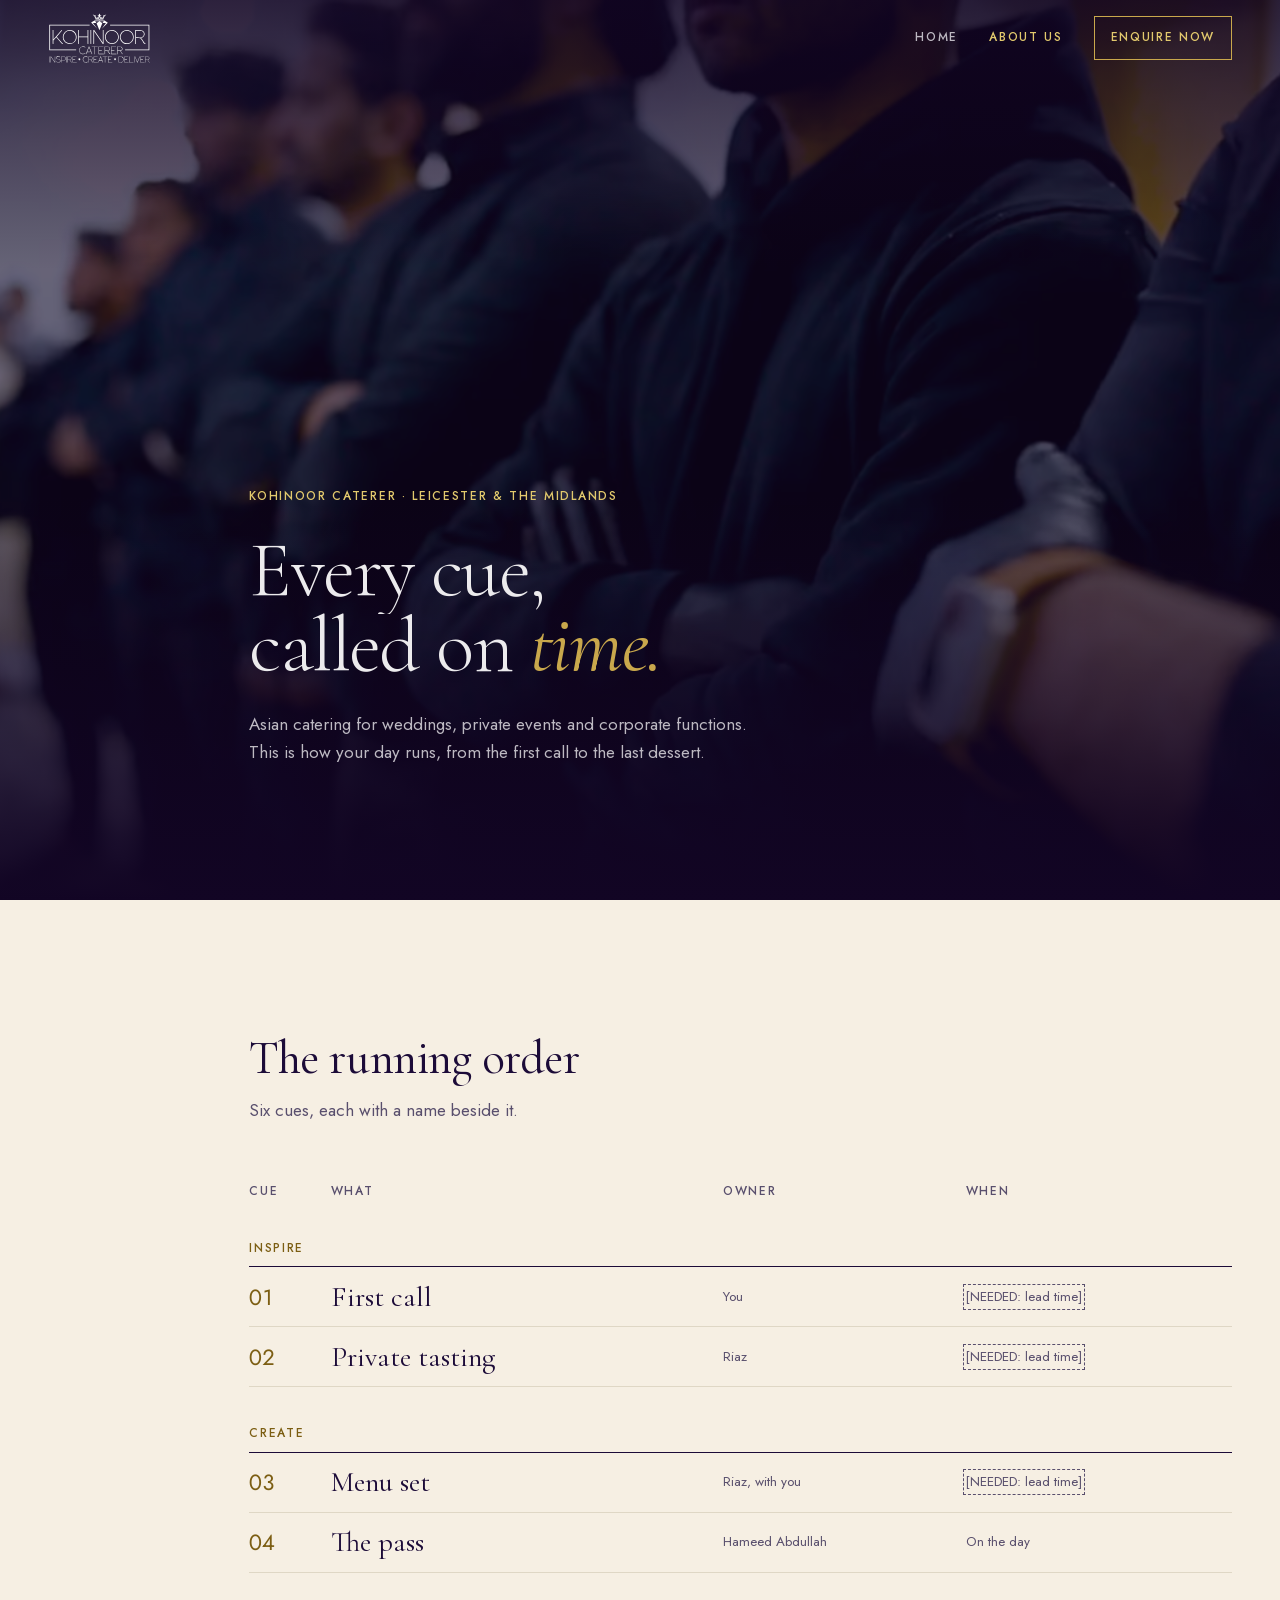
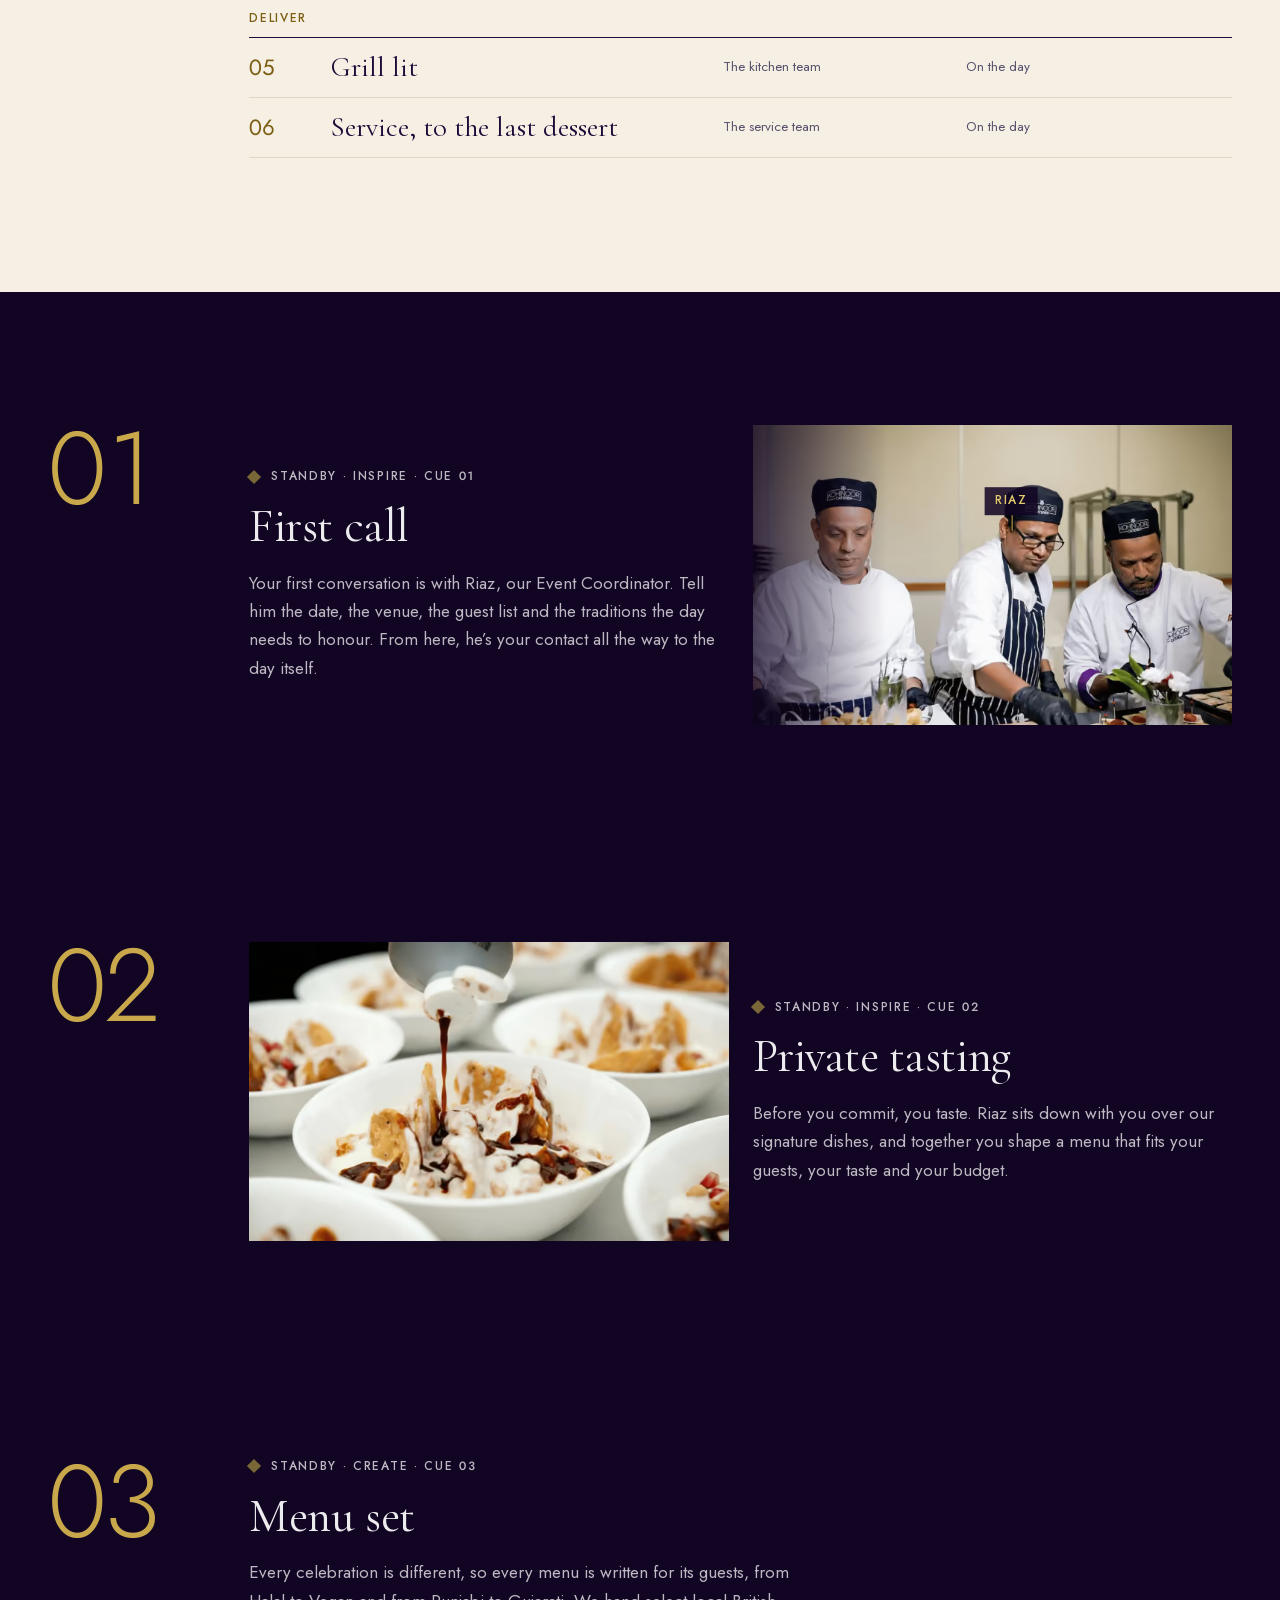
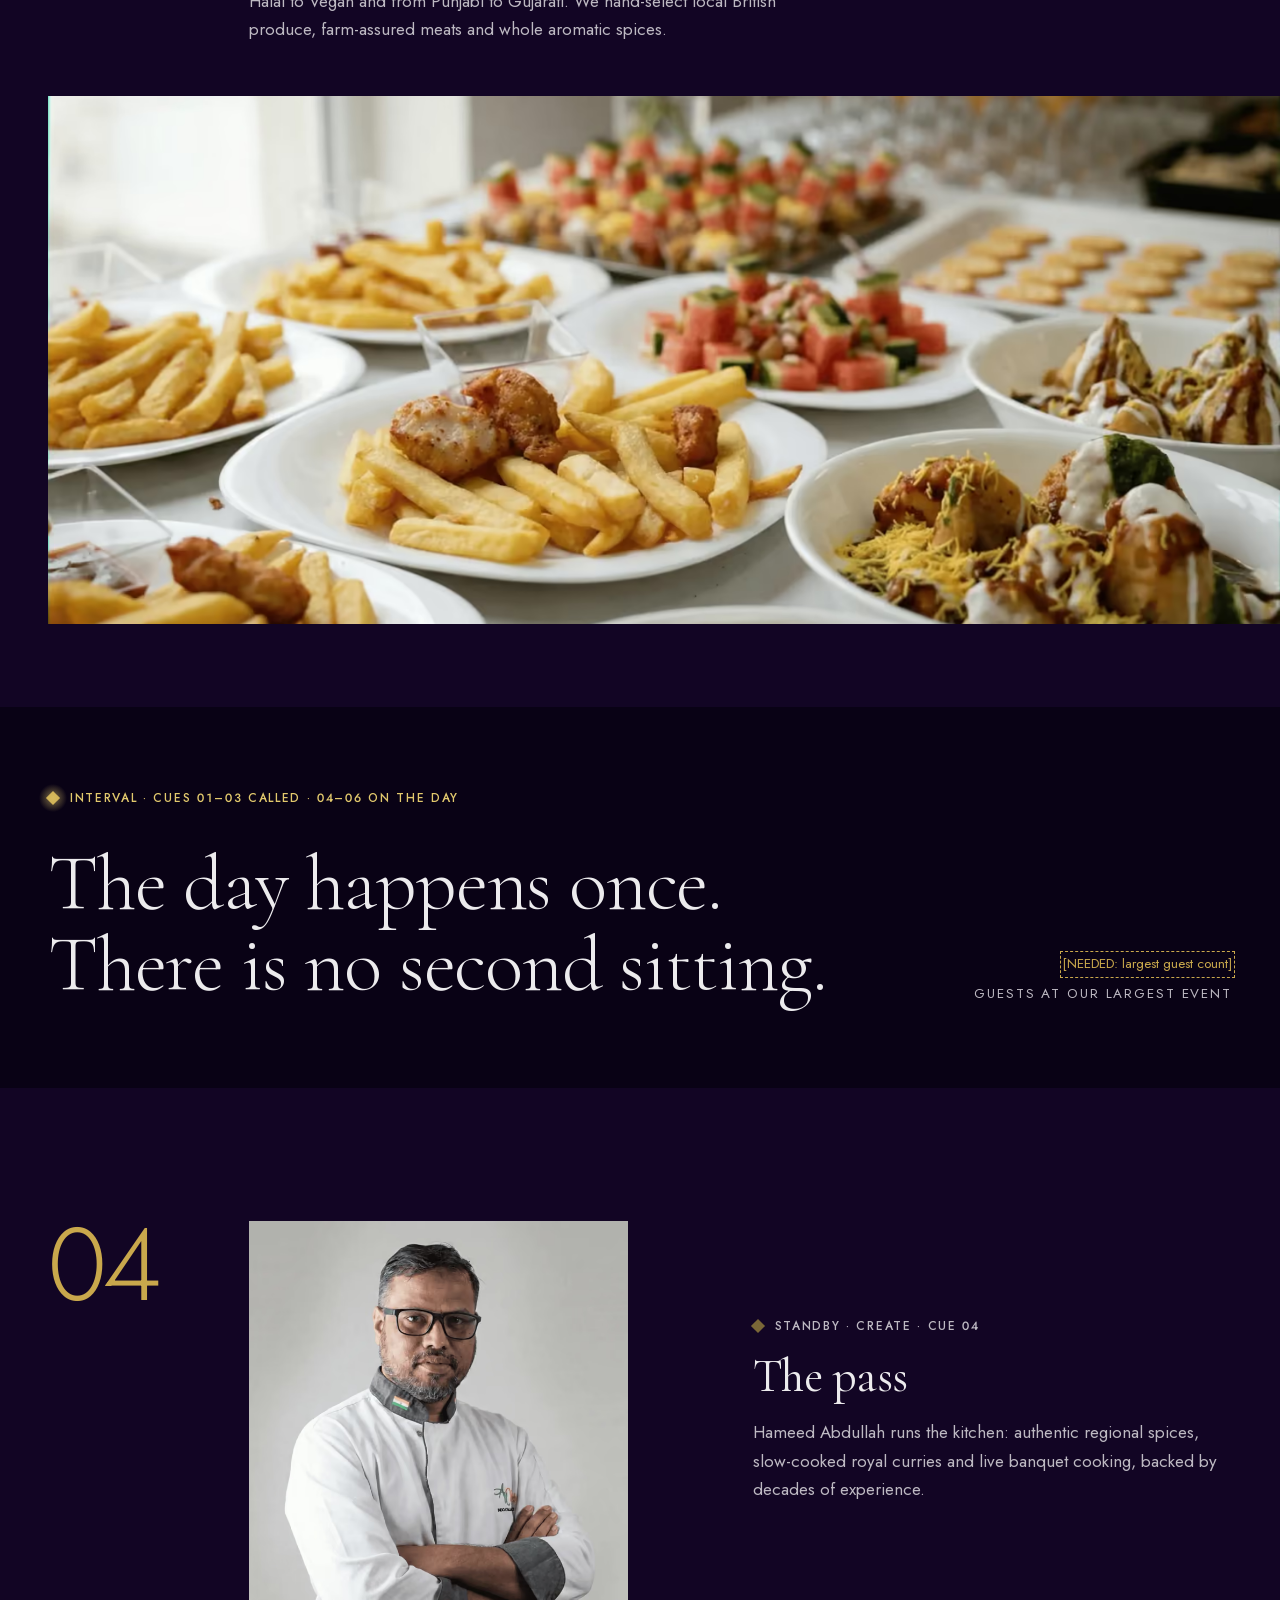
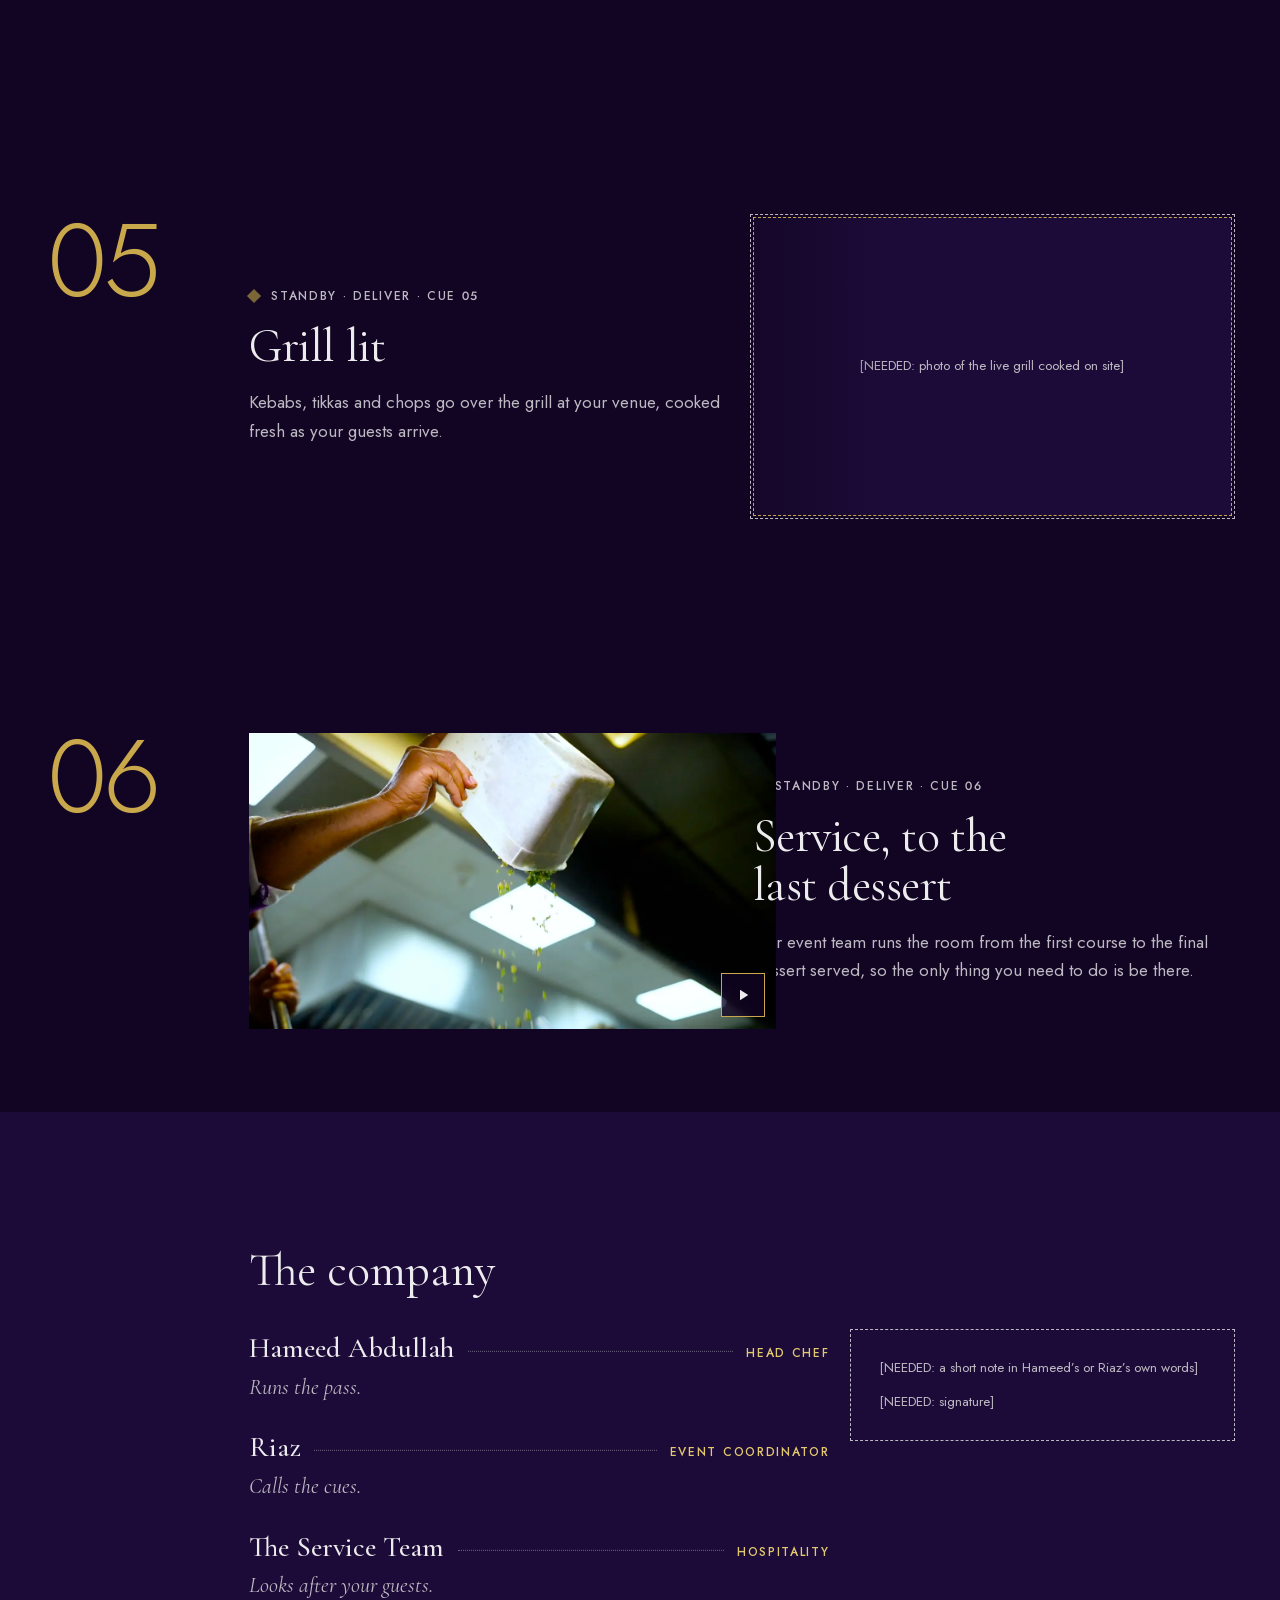
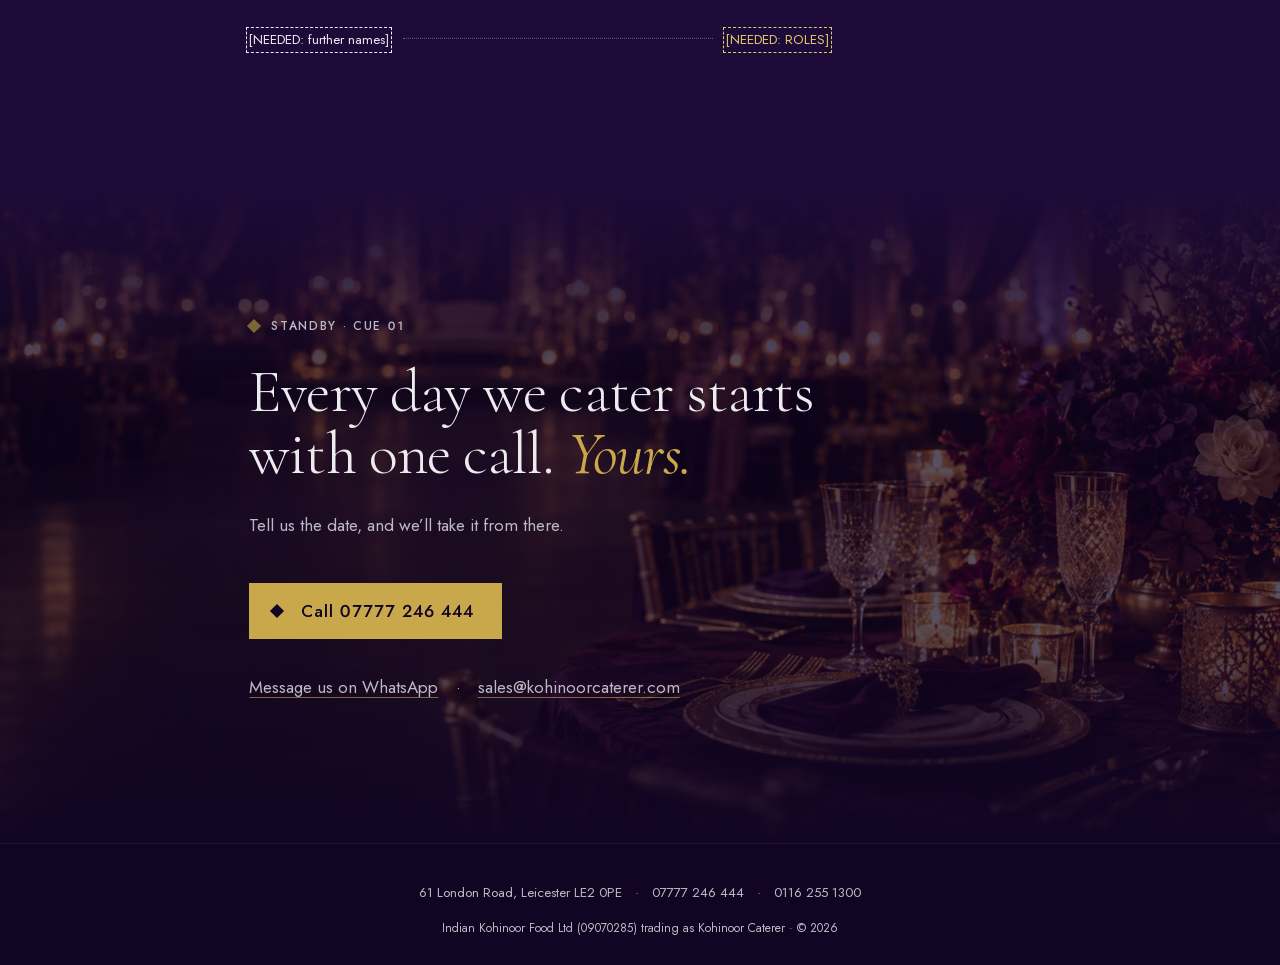
==== commit 67120923: "feat: self-host fonts and add responsive about page images Co-Authored-By: Claude Opus 5.5 <noreply@" ====
--- a/about.html
+++ b/about.html
@@ -1,5 +1,5 @@
 <!DOCTYPE html>
-<html lang="en">
+<html lang="en-GB">
 
 <head>
   <meta charset="UTF-8">
@@ -8,34 +8,25 @@
   <!-- Primary Meta Tags -->
   <title>About Us — Kohinoor Caterer | Asian Catering in Leicester &amp; the Midlands</title>
   <meta name="description"
-    content="Meet the team behind Kohinoor Caterer — authentic Asian catering for weddings, private events and corporate functions across Leicester and the Midlands.">
-  <meta name="theme-color" content="#1C0B38">
+    content="How a Kohinoor Caterer event runs, cue by cue — from your first call and private tasting to the last dessert served. Asian catering across Leicester and the Midlands.">
+  <meta name="theme-color" content="#120524">
   <link rel="canonical" href="https://www.kohinoorcaterer.com/about.html">
 
   <!-- Open Graph / Social -->
-  <meta property="og:title" content="About Kohinoor Caterer">
+  <meta property="og:title" content="About Kohinoor Caterer — Every cue, called on time">
   <meta property="og:description"
-    content="Authentic Asian catering for weddings, private events and corporate functions across the Midlands.">
+    content="Asian catering for weddings, private events and corporate functions across Leicester and the Midlands.">
   <meta property="og:type" content="website">
   <meta property="og:url" content="https://www.kohinoorcaterer.com/about.html">
-  <meta property="og:image" content="https://www.kohinoorcaterer.com/assets/images/about/hero-mocktails.webp">
+  <meta property="og:image" content="https://www.kohinoorcaterer.com/assets/images/about/r/hero-crew-1280.webp">
   <meta name="twitter:card" content="summary_large_image">
 
-  <!-- Performance Hints -->
-  <link rel="preconnect" href="https://fonts.googleapis.com">
-  <link rel="preconnect" href="https://fonts.gstatic.com" crossorigin>
-  <link rel="preload" href="assets/images/about/hero-mocktails.webp" as="image">
-
-  <!-- Fonts -->
-  <link
-    href="https://fonts.googleapis.com/css2?family=Cormorant+Garamond:ital,wght@0,300;0,400;0,500;1,300;1,400&family=Jost:wght@300;400;500;600&display=swap"
-    rel="stylesheet">
-
-  <!-- Favicon -->
+  <!-- Self-hosted variable fonts: the display face is preloaded because the h1 is set in it -->
+  <link rel="preload" href="assets/fonts/cormorant-garamond-latin.woff2" as="font" type="font/woff2" crossorigin>
+  <link rel="preload" href="assets/fonts/jost-latin.woff2" as="font" type="font/woff2" crossorigin>
+
   <link rel="icon" type="image/png" href="assets/images/KC.png">
-
-  <!-- Stylesheet -->
-  <link rel="stylesheet" href="assets/css/about.css?v=20260929-1">
+  <link rel="stylesheet" href="assets/css/about.css?v=20260930-1">
 
   <script>document.documentElement.classList.add('js');</script>
 </head>
@@ -44,7 +35,6 @@
 
   <a class="skip-link" href="#main">Skip to content</a>
 
-  <!-- Header -->
   <header class="site-header">
     <div class="header-inner">
       <a href="index.html" class="brand" aria-label="Kohinoor Caterer — Home">
@@ -52,177 +42,271 @@
       </a>
       <nav class="header-nav" aria-label="Primary">
         <a href="index.html" class="nav-link">Home</a>
-        <a href="about.html" class="nav-link is-current" aria-current="page">About Us</a>
-        <a href="tel:07777246444" class="btn btn-gold btn-sm">Enquire Now</a>
+        <a href="about.html" class="nav-link" aria-current="page">About Us</a>
+        <a href="tel:07777246444" class="nav-cta">Enquire Now</a>
       </nav>
     </div>
   </header>
 
+  <!-- The cue light: lives in the page margin (≥1024px) and tracks the running order.
+       Decorative — every state it shows is also written in each cue's visible label. -->
+  <div class="cue-light" aria-hidden="true" data-state="standby">
+    <span class="gem"></span>
+    <span class="cue-light-label"><span class="cue-light-state">Standby</span> · Cue <span class="cue-light-num">01</span></span>
+  </div>
+
   <main id="main">
 
-    <!-- Hero -->
-    <section class="hero" aria-labelledby="hero-title">
-      <div class="hero-media" aria-hidden="true"></div>
-      <div class="hero-content container">
-        <p class="eyebrow">Midlands Premier Asian Catering</p>
-        <h1 id="hero-title">About <em>Kohinoor Caterer</em></h1>
-        <div class="ornament" aria-hidden="true"><i></i><b></b><i></i></div>
-        <p class="hero-lead">Authentic Asian cuisine for weddings, private events and corporate functions across Leicester and the Midlands.</p>
-      </div>
-    </section>
-
-    <!-- Our Story -->
-    <section class="section story" aria-labelledby="story-title">
-      <div class="container story-grid">
-        <div class="story-copy reveal">
-          <p class="eyebrow">Our Story</p>
-          <h2 id="story-title">Catering for your special event is a <em>privilege.</em></h2>
-          <p class="drop-cap">Kohinoor Caterer is passionate about creating memorable food experiences for every kind of celebration. From intimate family gatherings to grand weddings and corporate functions, we focus on quality, flavour and presentation to make your occasion truly special.</p>
-          <p>With years of experience catering weddings, corporate events and private parties, our team delivers food that honours cultural traditions and the personal vision of each host — food that tastes amazing and looks beautiful too.</p>
-          <ul class="occasion-list" aria-label="Occasions we cater">
-            <li>Weddings</li>
-            <li>Private Events</li>
-            <li>Corporate Functions</li>
-          </ul>
-        </div>
-
-        <div class="story-collage reveal">
-          <figure class="collage-item collage-video">
-            <video class="lazy-video" muted loop playsinline preload="none" poster="assets/images/IMG_4219-scaled.webp"
-              data-src="assets/video/An-Najeebkohinoor-1.mp4" aria-hidden="true"></video>
-          </figure>
-          <figure class="collage-item">
-            <img src="assets/images/about/chaat-bowls.webp" alt="Bowls of chaat finished with chutney and yoghurt" loading="lazy" width="2560" height="1429">
-          </figure>
-          <figure class="collage-item">
-            <img src="assets/images/about/buffet-spread.webp" alt="A buffet spread of starters, grills and salads" loading="lazy" width="2560" height="1429">
-          </figure>
-        </div>
-      </div>
-    </section>
-
-    <!-- Meet the Team -->
-    <section class="section team" aria-labelledby="team-title">
-      <div class="container">
-        <header class="section-head reveal">
-          <p class="eyebrow">The People Behind the Experience</p>
-          <h2 id="team-title">Meet the <em>Team</em></h2>
-          <div class="ornament" aria-hidden="true"><i></i><b></b><i></i></div>
+    <!-- S0 · House lights -->
+    <section class="house" aria-labelledby="house-title">
+      <picture class="house-media">
+        <source type="image/avif" srcset="assets/images/about/r/hero-crew-640.avif 640w, assets/images/about/r/hero-crew-1280.avif 1280w" sizes="(orientation: portrait) 180vh, 100vw">
+        <img src="assets/images/about/r/hero-crew-1280.webp"
+          srcset="assets/images/about/r/hero-crew-640.webp 640w, assets/images/about/r/hero-crew-1280.webp 1280w"
+          sizes="(orientation: portrait) 180vh, 100vw" width="1280" height="720" alt="The Kohinoor service team lined up before service" fetchpriority="high" decoding="async">
+      </picture>
+      <div class="grid house-inner">
+        <p class="kicker">Kohinoor Caterer · Leicester &amp; the Midlands</p>
+        <h1 id="house-title" class="lines"><span><span>Every cue,</span></span> <span><span>called on <em>time.</em></span></span></h1>
+        <p class="house-lead rv-fade">Asian catering for weddings, private events and corporate functions. This is how your day runs, from the first call to the last dessert.</p>
+        <p class="cue-tag" data-cue-tag="1"><span class="gem" aria-hidden="true"></span><span><span class="cue-tag-state">Standby</span> · Cue 01</span></p>
+      </div>
+    </section>
+
+    <!-- S1 · The running order (the one paper surface on the page) -->
+    <nav class="running-order" aria-labelledby="ro-title">
+      <div class="grid">
+        <header class="ro-head">
+          <h2 id="ro-title">The running order</h2>
+          <p>Six cues, each with a name beside it.</p>
         </header>
 
-        <div class="team-grid">
-          <article class="team-card reveal">
-            <div class="team-photo">
-              <img src="assets/images/team/hameed-abdullah.webp" alt="Hameed Abdullah, Head Chef" loading="lazy" width="1449" height="1418" style="--pos: 50% 18%">
-            </div>
-            <div class="team-body">
-              <h3>Hameed Abdullah</h3>
-              <p class="role">Head Chef</p>
-              <p>Master of authentic regional spices, slow-cooked royal curries and live banquet cooking, with decades of culinary leadership.</p>
-            </div>
-          </article>
-
-          <article class="team-card reveal">
-            <div class="team-photo">
-              <img src="assets/images/team/riaz.webp" alt="Riaz, Event Coordinator, preparing dishes with the kitchen team" loading="lazy" width="2560" height="1429" style="--pos: 54% 30%">
-            </div>
-            <div class="team-body">
-              <h3>Riaz</h3>
-              <p class="role">Event Coordinator</p>
-              <p>Your dedicated partner from the initial consultation and private tasting to flawless on-the-day banquet timing.</p>
-            </div>
-          </article>
-
-          <article class="team-card reveal">
-            <div class="team-photo">
-              <img src="assets/images/about/service-team.webp" alt="A member of the service team serving canapés" loading="lazy" width="2560" height="1429" style="--pos: 50% 40%">
-            </div>
-            <div class="team-body">
-              <h3>The Service Team</h3>
-              <p class="role">Hospitality Staff</p>
-              <p>Courteous, well-presented staff who look after your guests with warmth and care throughout your event.</p>
-            </div>
-          </article>
-        </div>
-      </div>
-    </section>
-
-    <!-- Our Philosophy -->
-    <section class="section philosophy" aria-labelledby="philosophy-title">
-      <div class="philosophy-media" aria-hidden="true"></div>
-      <div class="container">
-        <header class="section-head reveal">
-          <p class="eyebrow">What We Stand For</p>
-          <h2 id="philosophy-title">Our <em>Philosophy</em></h2>
-          <div class="ornament" aria-hidden="true"><i></i><b></b><i></i></div>
-        </header>
-
-        <ol class="philosophy-grid">
-          <li class="philosophy-card reveal">
-            <span class="num" aria-hidden="true">01</span>
-            <h3>Fresh, High-Quality Ingredients</h3>
-            <p>We hand-select premium local British produce, farm-assured meats and whole aromatic spices.</p>
-          </li>
-          <li class="philosophy-card reveal">
-            <span class="num" aria-hidden="true">02</span>
-            <h3>Authentic Flavours</h3>
-            <p>Time-honoured recipes prepared with generational authenticity, from rich biryanis to charcoal tandoori grills.</p>
-          </li>
-          <li class="philosophy-card reveal">
-            <span class="num" aria-hidden="true">03</span>
-            <h3>Custom Menus for Every Event</h3>
-            <p>Every celebration is individual. We curate menus for diverse dietary traditions, from Halal to Vegan.</p>
-          </li>
-          <li class="philosophy-card reveal">
-            <span class="num" aria-hidden="true">04</span>
-            <h3>Professional Service, Start to Finish</h3>
-            <p>From the first consultation to the final dessert served, our event team handles every detail with grace.</p>
-          </li>
+        <div class="ro-cols" aria-hidden="true">
+          <span>Cue</span><span>What</span><span>Owner</span><span>When</span>
+        </div>
+
+        <!-- Acts take their names from the logo's own tagline: Inspire · Create · Deliver -->
+        <h3 class="ro-act">Inspire</h3>
+        <ol class="ro-list">
+          <li><a class="ro-row" href="#cue-1" data-ro="1"><span class="ro-num"><span class="sr-only">Cue </span>01</span> <span class="ro-what">First call</span> <span class="ro-owner"><span class="sr-only">Owner: </span>You</span> <span class="ro-when" data-needed="typical lead time before the event for the first call"><span class="sr-only">When: </span>[NEEDED: lead time]</span> <span class="ro-tick" aria-hidden="true"></span></a></li>
+          <li><a class="ro-row" href="#cue-2" data-ro="2"><span class="ro-num"><span class="sr-only">Cue </span>02</span> <span class="ro-what">Private tasting</span> <span class="ro-owner"><span class="sr-only">Owner: </span>Riaz</span> <span class="ro-when" data-needed="typical lead time before the event for the tasting"><span class="sr-only">When: </span>[NEEDED: lead time]</span> <span class="ro-tick" aria-hidden="true"></span></a></li>
         </ol>
-      </div>
-    </section>
-
-    <!-- Call to Action -->
-    <section class="cta" id="contact" aria-labelledby="cta-title">
-      <div class="cta-media" aria-hidden="true"></div>
-      <div class="container cta-content reveal">
-        <p class="eyebrow">Let's Create Something Exceptional</p>
-        <h2 id="cta-title">Planning an Event? <em>Let's Make It Unforgettable.</em></h2>
-        <p class="cta-lead">Tell us about your celebration and we'll craft a menu around your guests, your traditions and your budget.</p>
-        <div class="cta-actions">
-          <a href="tel:07777246444" class="btn btn-gold">
-            <svg class="icon" viewBox="0 0 24 24" fill="none" stroke="currentColor" stroke-width="2" stroke-linecap="round" stroke-linejoin="round" aria-hidden="true"><path d="M22 16.92v3a2 2 0 01-2.18 2 19.79 19.79 0 01-8.63-3.07 19.5 19.5 0 01-6-6 19.79 19.79 0 01-3.07-8.67A2 2 0 014.11 2h3a2 2 0 012 1.72 12.84 12.84 0 00.7 2.81 2 2 0 01-.45 2.11L8.09 9.91a16 16 0 006 6l1.27-1.27a2 2 0 012.11-.45 12.84 12.84 0 002.81.7A2 2 0 0122 16.92z"/></svg>
-            07777 246 444
-          </a>
-          <a href="https://wa.me/447777246444" class="btn btn-outline" target="_blank" rel="noopener noreferrer">
-            <svg class="icon" viewBox="0 0 24 24" fill="currentColor" aria-hidden="true"><path d="M17.472 14.382c-.297-.149-1.758-.867-2.03-.967-.273-.099-.471-.148-.67.15-.197.297-.767.966-.94 1.164-.173.199-.347.223-.644.075-.297-.15-1.255-.463-2.39-1.475-.883-.788-1.48-1.761-1.653-2.059-.173-.297-.018-.458.13-.606.134-.133.298-.347.446-.52.149-.174.198-.298.298-.497.099-.198.05-.371-.025-.52-.075-.149-.669-1.612-.916-2.207-.242-.579-.487-.5-.669-.51-.173-.008-.371-.01-.57-.01-.198 0-.52.074-.792.372-.272.297-1.04 1.016-1.04 2.479 0 1.462 1.065 2.875 1.213 3.074.149.198 2.096 3.2 5.077 4.487.709.306 1.262.489 1.694.625.712.227 1.36.195 1.871.118.571-.085 1.758-.719 2.006-1.413.248-.694.248-1.289.173-1.413-.074-.124-.272-.198-.57-.347m-5.421 7.403h-.004a9.87 9.87 0 01-5.031-1.378l-.361-.214-3.741.982.998-3.648-.235-.374a9.86 9.86 0 01-1.51-5.26c.001-5.45 4.436-9.884 9.888-9.884 2.64 0 5.122 1.03 6.988 2.898a9.825 9.825 0 012.893 6.994c-.003 5.45-4.437 9.884-9.885 9.884m8.413-18.297A11.815 11.815 0 0012.05 0C5.495 0 .16 5.335.157 11.892c0 2.096.547 4.142 1.588 5.945L0 24l6.335-1.662c1.72.94 3.659 1.437 5.634 1.437h.005c6.558 0 11.897-5.335 11.9-11.894a11.83 11.83 0 00-3.481-8.413z"/></svg>
-            WhatsApp Chat
-          </a>
-        </div>
-        <a href="mailto:sales@kohinoorcaterer.com" class="cta-email">
-          <svg class="icon" viewBox="0 0 24 24" fill="none" stroke="currentColor" stroke-width="2" stroke-linecap="round" stroke-linejoin="round" aria-hidden="true"><path d="M4 4h16c1.1 0 2 .9 2 2v12c0 1.1-.9 2-2 2H4c-1.1 0-2-.9-2-2V6c0-1.1.9-2 2-2z"/><polyline points="22,6 12,13 2,6"/></svg>
-          sales@kohinoorcaterer.com
+
+        <h3 class="ro-act">Create</h3>
+        <ol class="ro-list" start="3">
+          <li><a class="ro-row" href="#cue-3" data-ro="3"><span class="ro-num"><span class="sr-only">Cue </span>03</span> <span class="ro-what">Menu set</span> <span class="ro-owner"><span class="sr-only">Owner: </span>Riaz, with you</span> <span class="ro-when" data-needed="typical lead time before the event when the menu is confirmed"><span class="sr-only">When: </span>[NEEDED: lead time]</span> <span class="ro-tick" aria-hidden="true"></span></a></li>
+          <li><a class="ro-row" href="#cue-4" data-ro="4"><span class="ro-num"><span class="sr-only">Cue </span>04</span> <span class="ro-what">The pass</span> <span class="ro-owner"><span class="sr-only">Owner: </span>Hameed Abdullah</span> <span class="ro-when"><span class="sr-only">When: </span>On the day</span> <span class="ro-tick" aria-hidden="true"></span></a></li>
+        </ol>
+
+        <h3 class="ro-act">Deliver</h3>
+        <ol class="ro-list" start="5">
+          <li><a class="ro-row" href="#cue-5" data-ro="5"><span class="ro-num"><span class="sr-only">Cue </span>05</span> <span class="ro-what">Grill lit</span> <span class="ro-owner"><span class="sr-only">Owner: </span>The kitchen team</span> <span class="ro-when"><span class="sr-only">When: </span>On the day</span> <span class="ro-tick" aria-hidden="true"></span></a></li>
+          <li><a class="ro-row" href="#cue-6" data-ro="6"><span class="ro-num"><span class="sr-only">Cue </span>06</span> <span class="ro-what">Service, to the last dessert</span> <span class="ro-owner"><span class="sr-only">Owner: </span>The service team</span> <span class="ro-when"><span class="sr-only">When: </span>On the day</span> <span class="ro-tick" aria-hidden="true"></span></a></li>
+        </ol>
+      </div>
+    </nav>
+
+    <!-- Cue 1 · Inspire -->
+    <section class="cue" id="cue-1" data-cue="1" aria-labelledby="cue-1-title">
+      <div class="grid cue-inner">
+        <p class="cue-num" aria-hidden="true"><span>01</span></p>
+        <div class="cue-copy">
+          <p class="cue-tag" data-cue-tag="1"><span class="gem" aria-hidden="true"></span><span><span class="cue-tag-state">Standby</span> · Inspire · Cue 01</span></p>
+          <h2 id="cue-1-title" class="lines" tabindex="-1"><span><span>First call</span></span></h2>
+          <p class="rv-fade">Your first conversation is with Riaz, our Event Coordinator. Tell him the date, the venue, the guest list and the traditions the day needs to honour. From here, he&rsquo;s your contact all the way to the day itself.</p>
+        </div>
+        <figure class="cue-media rv-light">
+          <picture>
+            <source type="image/avif" srcset="assets/images/about/r/riaz-720.avif 720w, assets/images/about/r/riaz-1440.avif 1440w" sizes="(min-width: 1024px) 50vw, 100vw">
+            <img src="assets/images/about/r/riaz-1440.webp" srcset="assets/images/about/r/riaz-720.webp 720w, assets/images/about/r/riaz-1440.webp 1440w"
+              sizes="(min-width: 1024px) 50vw, 100vw" width="1440" height="804" loading="lazy" decoding="async"
+              alt="Riaz, Event Coordinator, centre, preparing dishes with the kitchen team">
+          </picture>
+          <!-- Riaz is the middle figure in this group shot; the tag says so instead of relying on a caption below -->
+          <figcaption class="media-tag" style="--x: 54%; --y: 30%">Riaz</figcaption>
+        </figure>
+      </div>
+    </section>
+
+    <!-- Cue 2 · Inspire -->
+    <section class="cue cue--mirror" id="cue-2" data-cue="2" aria-labelledby="cue-2-title">
+      <div class="grid cue-inner">
+        <p class="cue-num" aria-hidden="true"><span>02</span></p>
+        <div class="cue-copy">
+          <p class="cue-tag" data-cue-tag="2"><span class="gem" aria-hidden="true"></span><span><span class="cue-tag-state">Standby</span> · Inspire · Cue 02</span></p>
+          <h2 id="cue-2-title" class="lines" tabindex="-1"><span><span>Private tasting</span></span></h2>
+          <p class="rv-fade">Before you commit, you taste. Riaz sits down with you over our signature dishes, and together you shape a menu that fits your guests, your taste and your budget.</p>
+        </div>
+        <figure class="cue-media rv-light">
+          <picture>
+            <source type="image/avif" srcset="assets/images/about/r/chaat-720.avif 720w, assets/images/about/r/chaat-1440.avif 1440w" sizes="(min-width: 1024px) 50vw, 100vw">
+            <img src="assets/images/about/r/chaat-1440.webp" srcset="assets/images/about/r/chaat-720.webp 720w, assets/images/about/r/chaat-1440.webp 1440w"
+              sizes="(min-width: 1024px) 50vw, 100vw" width="1440" height="804" loading="lazy" decoding="async"
+              alt="Bowls of chaat being finished with tamarind chutney and yoghurt">
+          </picture>
+        </figure>
+      </div>
+    </section>
+
+    <!-- Cue 3 · Create -->
+    <section class="cue cue--wide" id="cue-3" data-cue="3" aria-labelledby="cue-3-title">
+      <div class="grid cue-inner">
+        <p class="cue-num" aria-hidden="true"><span>03</span></p>
+        <div class="cue-copy">
+          <p class="cue-tag" data-cue-tag="3"><span class="gem" aria-hidden="true"></span><span><span class="cue-tag-state">Standby</span> · Create · Cue 03</span></p>
+          <h2 id="cue-3-title" class="lines" tabindex="-1"><span><span>Menu set</span></span></h2>
+          <p class="rv-fade">Every celebration is different, so every menu is written for its guests, from Halal to Vegan and from Punjabi to Gujarati. We hand-select local British produce, farm-assured meats and whole aromatic spices.</p>
+        </div>
+        <figure class="cue-media rv-light">
+          <picture>
+            <source type="image/avif" srcset="assets/images/about/r/buffet-720.avif 720w, assets/images/about/r/buffet-1440.avif 1440w, assets/images/about/r/buffet-2048.avif 2048w" sizes="100vw">
+            <img src="assets/images/about/r/buffet-1440.webp" srcset="assets/images/about/r/buffet-720.webp 720w, assets/images/about/r/buffet-1440.webp 1440w, assets/images/about/r/buffet-2048.webp 2048w"
+              sizes="100vw" width="1440" height="804" loading="lazy" decoding="async"
+              alt="A buffet spread of starters, grills, chaat and salads">
+          </picture>
+        </figure>
+      </div>
+    </section>
+
+    <!-- Interval · the tension beat; deliberately breaks the grid -->
+    <section class="interval" aria-label="Interval">
+      <p class="cue-tag is-go interval-status"><span class="gem" aria-hidden="true"></span><span>Interval · Cues 01–03 called · 04–06 on the day</span></p>
+      <p class="interval-line rv-fade">The day happens once. There is no second sitting.</p>
+      <p class="interval-stat rv-fade">
+        <span class="interval-num" data-needed="largest number of guests served at one event">[NEEDED: largest guest count]</span>
+        <span class="interval-cap">guests at our largest event</span>
+      </p>
+    </section>
+
+    <!-- Cue 4 · Create -->
+    <section class="cue cue--mirror" id="cue-4" data-cue="4" aria-labelledby="cue-4-title">
+      <div class="grid cue-inner">
+        <p class="cue-num" aria-hidden="true"><span>04</span></p>
+        <div class="cue-copy">
+          <p class="cue-tag" data-cue-tag="4"><span class="gem" aria-hidden="true"></span><span><span class="cue-tag-state">Standby</span> · Create · Cue 04</span></p>
+          <h2 id="cue-4-title" class="lines" tabindex="-1"><span><span>The pass</span></span></h2>
+          <p class="rv-fade">Hameed Abdullah runs the kitchen: authentic regional spices, slow-cooked royal curries and live banquet cooking, backed by decades of experience.</p>
+        </div>
+        <figure class="cue-media cue-media--portrait rv-light">
+          <picture>
+            <source type="image/avif" srcset="assets/images/about/r/hameed-720.avif 720w, assets/images/about/r/hameed-1200.avif 1200w" sizes="(min-width: 1024px) 34vw, 100vw">
+            <img src="assets/images/about/r/hameed-1200.webp" srcset="assets/images/about/r/hameed-720.webp 720w, assets/images/about/r/hameed-1200.webp 1200w"
+              sizes="(min-width: 1024px) 34vw, 100vw" width="1200" height="1174" loading="lazy" decoding="async"
+              alt="Hameed Abdullah, Head Chef, arms folded in chef’s whites">
+          </picture>
+        </figure>
+      </div>
+    </section>
+
+    <!-- Cue 5 · Deliver -->
+    <section class="cue" id="cue-5" data-cue="5" aria-labelledby="cue-5-title">
+      <div class="grid cue-inner">
+        <p class="cue-num" aria-hidden="true"><span>05</span></p>
+        <div class="cue-copy">
+          <p class="cue-tag" data-cue-tag="5"><span class="gem" aria-hidden="true"></span><span><span class="cue-tag-state">Standby</span> · Deliver · Cue 05</span></p>
+          <h2 id="cue-5-title" class="lines" tabindex="-1"><span><span>Grill lit</span></span></h2>
+          <p class="rv-fade">Kebabs, tikkas and chops go over the grill at your venue, cooked fresh as your guests arrive.</p>
+        </div>
+        <!-- No real grill imagery exists yet; this reserves the exact slot so the photo drops in without layout change -->
+        <figure class="cue-media needed-media" data-needed="photo of the live grill cooked on site at an event">
+          <figcaption>[NEEDED: photo of the live grill cooked on site]</figcaption>
+        </figure>
+      </div>
+    </section>
+
+    <!-- Cue 6 · Deliver — signature moment 2: the lighting cut -->
+    <section class="cue cue--mirror cue--cut" id="cue-6" data-cue="6" aria-labelledby="cue-6-title">
+      <div class="grid cue-inner">
+        <p class="cue-num" aria-hidden="true"><span>06</span></p>
+        <div class="cue-copy">
+          <p class="cue-tag" data-cue-tag="6"><span class="gem" aria-hidden="true"></span><span><span class="cue-tag-state">Standby</span> · Deliver · Cue 06</span></p>
+          <h2 id="cue-6-title" class="lines" tabindex="-1"><span><span>Service, to the</span></span> <span><span>last dessert</span></span></h2>
+          <p class="rv-fade">Our event team runs the room from the first course to the final dessert served, so the only thing you need to do is be there.</p>
+        </div>
+        <figure class="cue-media cut">
+          <!-- Plays only the 17–34s service segment of the brand film (garnish, plating, trays out); the line-up frame is the hero -->
+          <video class="cut-video" muted playsinline preload="none" width="1280" height="720"
+            poster="assets/images/about/r/poster-cut-1280.webp"
+            data-src="assets/video/An-Najeebkohinoor-1.mp4" data-start="17" data-end="34"></video>
+          <span class="cut-blackout" aria-hidden="true"></span>
+          <figcaption class="sr-only">Film of the Kohinoor service team lining up, plating biryani and carrying trays to the tables.</figcaption>
+          <button class="cut-toggle" type="button" aria-label="Play video" data-playing="false">
+            <svg class="i-play" viewBox="0 0 24 24" aria-hidden="true"><path d="M8 5v14l11-7z" /></svg>
+            <svg class="i-pause" viewBox="0 0 24 24" aria-hidden="true"><path d="M7 5h4v14H7zM13 5h4v14h-4z" /></svg>
+          </button>
+        </figure>
+      </div>
+    </section>
+
+    <!-- S7 · The company — credits set like a theatre programme -->
+    <section class="company" aria-labelledby="company-title">
+      <div class="grid">
+        <h2 id="company-title" class="lines"><span><span>The company</span></span></h2>
+        <dl class="credits">
+          <div class="credit rv-fade">
+            <dt>Hameed Abdullah</dt>
+            <dd class="credit-role">Head Chef</dd>
+            <dd class="credit-line">Runs the pass.</dd>
+          </div>
+          <div class="credit rv-fade">
+            <dt>Riaz</dt>
+            <dd class="credit-role">Event Coordinator</dd>
+            <dd class="credit-line">Calls the cues.</dd>
+          </div>
+          <div class="credit rv-fade">
+            <dt>The Service Team</dt>
+            <dd class="credit-role">Hospitality</dd>
+            <dd class="credit-line">Looks after your guests.</dd>
+          </div>
+          <div class="credit rv-fade">
+            <dt data-needed="other team members to credit, with roles">[NEEDED: further names]</dt>
+            <dd class="credit-role" data-needed="their roles">[NEEDED: roles]</dd>
+          </div>
+        </dl>
+        <blockquote class="note rv-fade" data-needed="a short note in Hameed's or Riaz's own words, signed by them">
+          <p>[NEEDED: a short note in Hameed&rsquo;s or Riaz&rsquo;s own words]</p>
+          <footer>[NEEDED: signature]</footer>
+        </blockquote>
+      </div>
+    </section>
+
+    <!-- S8 · Your cue — signature moment 3: the cue light docks in the call button -->
+    <section class="your-cue" id="contact" aria-labelledby="yc-title">
+      <picture class="your-cue-media">
+        <source type="image/avif" srcset="assets/images/about/r/cta-800.avif 800w, assets/images/about/r/cta-1600.avif 1600w" sizes="100vw">
+        <img src="assets/images/about/r/cta-1600.webp" srcset="assets/images/about/r/cta-800.webp 800w, assets/images/about/r/cta-1600.webp 1600w"
+          sizes="100vw" width="1600" height="900" alt="" loading="lazy" decoding="async">
+      </picture>
+      <div class="grid your-cue-inner">
+        <p class="cue-tag is-standby"><span class="gem" aria-hidden="true"></span><span>Standby · Cue 01</span></p>
+        <h2 id="yc-title" class="lines"><span><span>Every day we cater starts</span></span> <span><span>with one call. <em>Yours.</em></span></span></h2>
+        <p class="rv-fade">Tell us the date, and we&rsquo;ll take it from there.</p>
+        <a class="call" href="tel:07777246444">
+          <span class="call-gem" aria-hidden="true"><span class="gem"></span></span>
+          <span class="call-text">Call 07777 246 444</span>
         </a>
+        <p class="alt-contacts">
+          <a href="https://wa.me/447777246444" target="_blank" rel="noopener noreferrer">Message us on WhatsApp</a>
+          <span aria-hidden="true">·</span>
+          <a href="mailto:sales@kohinoorcaterer.com">sales@kohinoorcaterer.com</a>
+        </p>
       </div>
     </section>
 
   </main>
 
-  <!-- Footer -->
   <footer class="site-footer">
-    <div class="container">
-      <address class="footer-contact">
-        <a href="https://maps.app.goo.gl/6rArb9ir4pgoaXaEA" target="_blank" rel="noopener">61 London Road, Leicester LE2 0PE</a>
-        <span class="dot" aria-hidden="true">·</span>
-        <a href="tel:07777246444">07777 246 444</a>
-        <span class="dot" aria-hidden="true">·</span>
-        <a href="tel:01162551300">0116 255 1300</a>
-      </address>
-      <p class="legal">Indian Kohinoor Food Ltd (09070285) trading as Kohinoor Caterer <span class="dot" aria-hidden="true">·</span> &copy; 2026</p>
-    </div>
+    <address class="footer-contact">
+      <a href="https://maps.app.goo.gl/6rArb9ir4pgoaXaEA" target="_blank" rel="noopener">61 London Road, Leicester LE2 0PE</a>
+      <span class="dot" aria-hidden="true">·</span>
+      <a href="tel:07777246444">07777 246 444</a>
+      <span class="dot" aria-hidden="true">·</span>
+      <a href="tel:01162551300">0116 255 1300</a>
+    </address>
+    <p class="legal">Indian Kohinoor Food Ltd (09070285) trading as Kohinoor Caterer <span class="dot" aria-hidden="true">·</span> &copy; 2026</p>
   </footer>
 
-  <script src="assets/js/about.js?v=20260929-1" defer></script>
+  <script src="assets/js/about.js?v=20260930-1" defer></script>
 </body>
 
 </html>
--- a/assets/css/about.css
+++ b/assets/css/about.css
@@ -1,197 +1,205 @@
 /* ═══════════════════════════════════════
-   KOHINOOR CATERER — ABOUT PAGE
-   Structure: Hero → Story → Team → Philosophy → CTA → Footer
+   KOHINOOR CATERER — ABOUT PAGE · "The Cue Sheet"
+   House lights → Running order → Cues 01–06 (Interval after 03) → Company → Your cue
    ═══════════════════════════════════════ */
 
+/* ─── Fonts: self-hosted variable WOFF2 (Latin subset) ─── */
+
+@font-face {
+  font-family: 'Cormorant Garamond';
+  font-style: normal;
+  font-weight: 300 500;
+  font-display: swap;
+  src: url('../fonts/cormorant-garamond-latin.woff2') format('woff2');
+  unicode-range: U+0000-00FF, U+0131, U+0152-0153, U+02BB-02BC, U+02C6, U+02DA, U+02DC, U+0304, U+0308, U+0329, U+2000-206F, U+20AC, U+2122, U+2191, U+2193, U+2212, U+2215, U+FEFF, U+FFFD;
+}
+@font-face {
+  font-family: 'Cormorant Garamond';
+  font-style: italic;
+  font-weight: 400;
+  font-display: swap;
+  src: url('../fonts/cormorant-garamond-italic-latin.woff2') format('woff2');
+  unicode-range: U+0000-00FF, U+0131, U+0152-0153, U+02BB-02BC, U+02C6, U+02DA, U+02DC, U+0304, U+0308, U+0329, U+2000-206F, U+20AC, U+2122, U+2191, U+2193, U+2212, U+2215, U+FEFF, U+FFFD;
+}
+@font-face {
+  font-family: 'Jost';
+  font-style: normal;
+  font-weight: 300 500;
+  font-display: swap;
+  src: url('../fonts/jost-latin.woff2') format('woff2');
+  unicode-range: U+0000-00FF, U+0131, U+0152-0153, U+02BB-02BC, U+02C6, U+02DA, U+02DC, U+0304, U+0308, U+0329, U+2000-206F, U+20AC, U+2122, U+2191, U+2193, U+2212, U+2215, U+FEFF, U+FFFD;
+}
+
+/* Metric-matched fallbacks (measured with fontkit against Georgia / Arial) so the swap causes no layout shift */
+@font-face {
+  font-family: 'Cormorant Fallback';
+  src: local('Georgia');
+  size-adjust: 89.3%;
+  ascent-override: 103.4%;
+  descent-override: 32.1%;
+  line-gap-override: 0%;
+}
+@font-face {
+  font-family: 'Jost Fallback';
+  src: local('Arial');
+  size-adjust: 96.1%;
+  ascent-override: 111.3%;
+  descent-override: 39%;
+  line-gap-override: 0%;
+}
+
+/* ─── Tokens (derivations in the Stage 2 spec) ─── */
+
 :root {
-  --purple: #1C0B38;
-  --purple-deep: #120524;
-  --purple-soft: #2A1250;
-  --gold: #C9A84C;
-  --gold-light: #E2C96D;
-  --white: #FFFFFF;
-  --muted: rgba(255, 255, 255, 0.78);
-  --faint: rgba(255, 255, 255, 0.14);
-  --sans: 'Jost', sans-serif;
-  --serif: 'Cormorant Garamond', serif;
-
-  --gutter: clamp(16px, 5vw, 48px);
-  --header-h: 76px;
-  --section-y: clamp(72px, 10vw, 136px);
-  --radius: 14px;
-  --ease: cubic-bezier(.22, .61, .36, 1);
-}
-
-*, *::before, *::after {
-  margin: 0;
-  padding: 0;
-  box-sizing: border-box;
-}
+  /* Colour — hex first as the fallback, OKLCH second */
+  --stage: #120524;         --stage: oklch(16.1% 0.063 299.2);
+  --stage-raised: #1C0B38;  --stage-raised: oklch(20.7% 0.082 295.6);
+  --blackout: #0A0214;      --blackout: oklch(12% 0.05 300);
+  --text: #ECEBED;          --text: oklch(94.1% 0.003 308.4);
+  --text-muted: #BDB9C2;    --text-muted: oklch(79.2% 0.013 306);
+  --gold: #C9A84C;          --gold: oklch(74.3% 0.117 89.5);
+  --gold-bright: #E2C96D;   --gold-bright: oklch(83.8% 0.116 94.5);
+  --standby: #7A6737;       --standby: oklch(52% 0.07 88);
+  --paper: #F6EFE3;         --paper: oklch(95.4% 0.018 81.3);
+  --paper-rule: #DFD7C5;    --paper-rule: oklch(88.1% 0.026 86.9);
+  --ink: #1C0B38;           --ink: oklch(20.7% 0.082 295.6);
+  --ink-muted: #594F6D;     --ink-muted: oklch(45% 0.05 300);
+  --gold-ink: #7C5E13;      --gold-ink: oklch(50% 0.095 84.8);
+
+  /* Type — fluid modular scale, 16px×1.2 @360 → 18px×1.333 @1920 */
+  --serif: 'Cormorant Garamond', 'Cormorant Fallback', Georgia, serif;
+  --sans: 'Jost', 'Jost Fallback', Arial, sans-serif;
+  --step--2: 0.75rem;
+  --step--1: clamp(0.833rem, 0.831rem + 0.011vw, 0.844rem);
+  --step-0: clamp(1rem, 0.971rem + 0.128vw, 1.125rem);
+  --step-1: clamp(1.2rem, 1.131rem + 0.307vw, 1.5rem);
+  --step-2: clamp(1.44rem, 1.311rem + 0.573vw, 1.999rem);
+  --step-4: clamp(2.074rem, 1.732rem + 1.516vw, 3.552rem);
+  --step-5: clamp(2.488rem, 1.970rem + 2.304vw, 4.735rem);
+  --step-6: clamp(2.986rem, 2.219rem + 3.411vw, 6.312rem);
+  --step-7: clamp(3.583rem, 2.469rem + 4.954vw, 8.413rem);
+
+  /* Space — 4px base, fluid pairs tied to the 26.4→29.7px body line */
+  --s-3xs: 0.25rem;
+  --s-2xs: 0.5rem;
+  --s-xs: clamp(0.75rem, 0.721rem + 0.128vw, 0.875rem);
+  --s-s: clamp(1rem, 0.971rem + 0.128vw, 1.125rem);
+  --s-m: clamp(1.5rem, 1.442rem + 0.256vw, 1.75rem);
+  --s-l: clamp(2rem, 1.885rem + 0.513vw, 2.5rem);
+  --s-xl: clamp(3rem, 2.769rem + 1.026vw, 4rem);
+  --s-2xl: clamp(4rem, 3.538rem + 2.051vw, 6rem);
+  --s-3xl: clamp(6rem, 5.077rem + 4.103vw, 10rem);
+
+  /* Grid — 4 / 8 / 12 columns */
+  --cols: 4;
+  --gutter: 16px;
+  --margin: 16px;
+  --header-h: 64px;
+
+  /* Motion */
+  --ease-cue: cubic-bezier(0.2, 0, 0, 1);
+  --ease-out: cubic-bezier(0.22, 0.61, 0.36, 1);
+  --t-instant: 120ms;
+  --t-quick: 240ms;
+  --t-standard: 480ms;
+  --t-stage: 720ms;
+}
+
+@media (min-width: 768px)  { :root { --cols: 8;  --gutter: 24px; --margin: 32px; } }
+@media (min-width: 1024px) { :root { --cols: 12; --gutter: 24px; --margin: 48px; --header-h: 76px; } }
+@media (min-width: 1440px) { :root { --gutter: 32px; --margin: 72px; } }
+@media (min-width: 1920px) { :root { --gutter: 40px; --margin: max(120px, (100vw - 1680px) / 2); } }
+
+/* ─── Base ─── */
+
+*, *::before, *::after { box-sizing: border-box; margin: 0; padding: 0; }
 
 html {
-  background: var(--purple-deep);
+  background: var(--stage);
   scroll-behavior: smooth;
+  scroll-padding-top: calc(var(--header-h) + var(--s-m));
   -webkit-text-size-adjust: 100%;
 }
 
 body {
-  min-height: 100svh;
-  background: var(--purple-deep);
-  color: var(--white);
-  font-family: var(--sans);
-  font-weight: 300;
-  line-height: 1.7;
-  overflow-x: hidden;
+  background: var(--stage);
+  color: var(--text);
+  font: 400 var(--step-0) / 1.65 var(--sans);
+  overflow-x: clip;
   -webkit-font-smoothing: antialiased;
   -moz-osx-font-smoothing: grayscale;
 }
 
-/* SVG noise grain — matches the home page */
-body::before {
+img, video, svg { display: block; max-width: 100%; }
+a { color: inherit; text-decoration: none; }
+ol, ul { list-style: none; }
+button { font: inherit; color: inherit; background: none; border: 0; cursor: pointer; }
+
+h1, h2, h3 { font-family: var(--serif); font-weight: 400; text-wrap: balance; }
+p { text-wrap: pretty; }
+em { font-style: italic; color: var(--gold); }
+
+:focus-visible { outline: 2px solid var(--gold); outline-offset: 3px; }
+[tabindex="-1"]:focus { outline: none; }
+
+.sr-only {
+  position: absolute; width: 1px; height: 1px; overflow: hidden;
+  clip: rect(0 0 0 0); clip-path: inset(50%); white-space: nowrap;
+}
+
+.skip-link {
+  position: absolute; left: var(--margin); top: -120px; z-index: 100;
+  padding: 12px 18px; background: var(--gold); color: var(--stage); font-weight: 500;
+}
+.skip-link:focus { top: 12px; }
+
+.grid {
+  display: grid;
+  grid-template-columns: repeat(var(--cols), minmax(0, 1fr));
+  column-gap: var(--gutter);
+  width: 100%;
+  max-width: calc(1680px + var(--margin) * 2);
+  margin-inline: auto;
+  padding-inline: max(var(--margin), env(safe-area-inset-left)) max(var(--margin), env(safe-area-inset-right));
+}
+.grid > * { grid-column: 1 / -1; }
+
+/* Visible content placeholders — real facts drop in here (see [NEEDED] checklist).
+   Doubled attribute raises specificity so component type sizes can't inflate a placeholder. */
+[data-needed][data-needed] {
+  font-family: var(--sans);
+  font-size: var(--step--1);
+  font-style: normal;
+  font-weight: 400;
+  letter-spacing: 0;
+  line-height: 1.5;
+  outline: 1px dashed currentColor;
+  outline-offset: 2px;
+}
+
+/* ─── The gem: the logo's diamond, used as the cue light everywhere ─── */
+
+.gem {
+  position: relative;
+  display: inline-block;
+  flex: none;
+  width: 10px;
+  height: 10px;
+  background: var(--standby);
+  transform: rotate(45deg);
+  transition: background-color var(--t-quick) var(--ease-cue);
+}
+.gem::after {
+  /* Pre-rendered glow: only its opacity animates */
   content: '';
-  position: fixed;
-  inset: 0;
-  z-index: 60;
-  pointer-events: none;
-  opacity: 0.035;
-  mix-blend-mode: overlay;
-  background-image: url("data:image/svg+xml,%3Csvg viewBox='0 0 200 200' xmlns='http://www.w3.org/2000/svg'%3E%3Cfilter id='n'%3E%3CfeTurbulence type='fractalNoise' baseFrequency='0.85' numOctaves='3' stitchTiles='stitch'/%3E%3C/filter%3E%3Crect width='100%25' height='100%25' filter='url(%23n)'/%3E%3C/svg%3E");
-}
-
-img, video { display: block; max-width: 100%; }
-a { color: inherit; text-decoration: none; }
-ul, ol { list-style: none; }
-figure { margin: 0; }
-
-:focus-visible {
-  outline: 2px solid var(--gold);
-  outline-offset: 3px;
-}
-
-.skip-link {
   position: absolute;
-  top: -100px;
-  left: 16px;
-  z-index: 100;
-  padding: 10px 16px;
-  background: var(--gold);
-  color: var(--purple-deep);
-  font-weight: 500;
-  border-radius: 6px;
-}
-.skip-link:focus { top: 12px; }
-
-.container {
-  width: min(1200px, 100% - var(--gutter) * 2);
-  margin-inline: auto;
-}
-
-/* ─── Shared typography ─── */
-
-.eyebrow {
-  color: var(--gold);
-  font-size: 0.72rem;
-  font-weight: 500;
-  letter-spacing: 0.32em;
-  line-height: 1.6;
-  text-transform: uppercase;
-}
-
-h1, h2, h3 {
-  font-family: var(--serif);
-  font-weight: 300;
-  letter-spacing: -0.01em;
-}
-
-h1 em, h2 em {
-  color: var(--gold);
-  font-style: italic;
-  font-weight: 400;
-}
-
-h2 {
-  margin-top: 14px;
-  font-size: clamp(2.3rem, 5vw, 3.9rem);
-  line-height: 1.05;
-}
-
-.ornament {
-  display: flex;
-  align-items: center;
-  gap: 10px;
-  margin-top: 24px;
-}
-.ornament i {
-  width: 64px;
-  height: 1px;
-  background: linear-gradient(90deg, transparent, var(--gold));
-  opacity: 0.8;
-}
-.ornament i:last-child { background: linear-gradient(90deg, var(--gold), transparent); }
-.ornament b {
-  width: 7px;
-  height: 7px;
-  background: var(--gold);
-  transform: rotate(45deg);
-}
-
-.section { padding-block: var(--section-y); position: relative; }
-
-.section-head {
-  display: flex;
-  flex-direction: column;
-  align-items: center;
-  text-align: center;
-  margin-bottom: clamp(40px, 6vw, 72px);
-}
-
-/* ─── Buttons ─── */
-
-.btn {
-  display: inline-flex;
-  align-items: center;
-  justify-content: center;
-  gap: 10px;
-  min-height: 48px;
-  padding: 12px 26px;
-  border-radius: 999px;
-  font-size: 0.78rem;
-  font-weight: 500;
-  letter-spacing: 0.16em;
-  text-transform: uppercase;
-  white-space: nowrap;
-  transition: transform .3s var(--ease), box-shadow .3s var(--ease), background-color .3s, color .3s, border-color .3s;
-}
-.btn .icon { width: 18px; height: 18px; flex: none; }
-
-.btn-gold {
-  background: linear-gradient(135deg, var(--gold), var(--gold-light));
-  color: var(--purple-deep);
-  font-weight: 600;
-}
-.btn-gold:hover {
-  transform: translateY(-2px);
-  box-shadow: 0 10px 28px rgba(201, 168, 76, 0.28), 0 2px 6px rgba(0, 0, 0, 0.25);
-}
-
-.btn-outline {
-  border: 1px solid rgba(201, 168, 76, 0.7);
-  color: var(--white);
-  background: rgba(18, 5, 36, 0.35);
-  backdrop-filter: blur(8px);
-  -webkit-backdrop-filter: blur(8px);
-}
-.btn-outline:hover {
-  border-color: var(--gold);
-  color: var(--gold-light);
-  transform: translateY(-2px);
-}
-
-.btn-sm {
-  min-height: 40px;
-  padding: 8px 20px;
-  font-size: 0.7rem;
-}
+  inset: -9px;
+  background: radial-gradient(closest-side, rgba(226, 201, 109, 0.55), transparent);
+  opacity: 0;
+  transition: opacity var(--t-stage) var(--ease-cue);
+}
+.is-go .gem, .gem.is-go { background: var(--gold); }
+.is-go .gem::after, .gem.is-go::after { opacity: 1; }
 
 /* ─── Header ─── */
 
@@ -200,530 +208,615 @@
   inset: 0 0 auto;
   z-index: 50;
   padding-top: env(safe-area-inset-top);
-  background: linear-gradient(rgba(18, 5, 36, 0.85), rgba(18, 5, 36, 0));
-  transition: background-color .4s, box-shadow .4s, border-color .4s;
   border-bottom: 1px solid transparent;
+  transition: background-color var(--t-quick) var(--ease-out), border-color var(--t-quick) var(--ease-out);
 }
 .site-header.is-scrolled {
-  background: rgba(18, 5, 36, 0.94);
-  border-bottom-color: rgba(255, 255, 255, 0.08);
-  box-shadow: 0 8px 24px rgba(0, 0, 0, 0.25);
-  backdrop-filter: blur(10px);
-  -webkit-backdrop-filter: blur(10px);
-}
-
+  background: rgba(18, 5, 36, 0.96);
+  border-bottom-color: rgba(236, 235, 237, 0.08);
+}
 .header-inner {
-  width: min(1320px, 100% - var(--gutter) * 2);
-  height: var(--header-h);
-  margin-inline: auto;
   display: flex;
   align-items: center;
   justify-content: space-between;
-  gap: 16px;
-}
-
-.brand-logo {
-  width: auto;
-  height: 54px;
-  filter: brightness(0) invert(1);
-}
-
-.header-nav {
-  display: flex;
+  gap: var(--s-s);
+  height: var(--header-h);
+  padding-inline: var(--margin);
+  max-width: calc(1680px + var(--margin) * 2);
+  margin-inline: auto;
+}
+.brand-logo { width: auto; height: 44px; filter: brightness(0) invert(1); }
+@media (min-width: 1024px) { .brand-logo { height: 54px; } }
+
+.header-nav { display: flex; align-items: center; gap: clamp(12px, 2.4vw, 32px); }
+.nav-link, .nav-cta {
+  display: inline-flex;
   align-items: center;
-  gap: clamp(14px, 3vw, 32px);
-}
-
-.nav-link {
-  position: relative;
-  padding-block: 8px;
-  color: rgba(255, 255, 255, 0.82);
-  font-size: 0.74rem;
-  font-weight: 400;
-  letter-spacing: 0.18em;
+  min-height: 44px;
+  font-size: var(--step--2);
+  font-weight: 500;
+  letter-spacing: 0.14em;
   text-transform: uppercase;
-  transition: color .3s;
-}
-.nav-link::after {
-  content: '';
-  position: absolute;
-  left: 0;
-  right: 0;
-  bottom: 2px;
-  height: 1px;
-  background: var(--gold);
-  transform: scaleX(0);
-  transition: transform .35s var(--ease);
-}
-.nav-link:hover, .nav-link.is-current { color: var(--gold-light); }
-.nav-link:hover::after, .nav-link.is-current::after { transform: scaleX(1); }
-
-/* ─── Hero ─── */
-
-.hero {
+}
+.nav-link { justify-content: center; min-width: 44px; color: var(--text-muted); transition: color var(--t-instant) linear; }
+.nav-link:hover, .nav-link[aria-current="page"] { color: var(--gold-bright); }
+.nav-cta {
+  padding-inline: 16px;
+  border: 1px solid var(--gold);
+  color: var(--gold-bright);
+  transition: background-color var(--t-instant) linear, color var(--t-instant) linear;
+}
+.nav-cta:hover { background: var(--gold); color: var(--stage); }
+@media (max-width: 479px) { .nav-link[aria-current="page"] { display: none; } }
+
+/* ─── Cue light (margin rail, ≥1024px) ─── */
+
+.cue-light {
+  position: fixed;
+  z-index: 40;
+  top: 50%;
+  left: calc(var(--margin) / 2);
+  display: none;
+  align-items: center;
+  gap: 14px;
+  color: var(--text-muted);
+  font-size: var(--step--2);
+  font-weight: 500;
+  letter-spacing: 0.14em;
+  text-transform: uppercase;
+  font-variant-numeric: tabular-nums;
+  writing-mode: vertical-rl;
+  transform: translate(-50%, -50%) rotate(180deg); /* reads bottom-to-top, like a spine label */
+  opacity: 0;
+  transition: opacity var(--t-quick) var(--ease-cue);
+}
+.cue-light[data-state="go"] { color: var(--gold-bright); }
+.cue-light[data-state="go"] .gem { background: var(--gold); }
+.cue-light[data-state="go"] .gem::after { opacity: 1; }
+.cue-light.is-live { opacity: 1; }
+@media (min-width: 1024px) { .cue-light { display: flex; } }
+/* Below 1024px there is no margin rail, so the light becomes a small status chip under the header */
+@media (max-width: 1023px) {
+  .cue-light {
+    display: flex;
+    top: calc(var(--header-h) + env(safe-area-inset-top) + 8px);
+    left: auto;
+    right: var(--margin);
+    gap: 10px;
+    padding: 6px 10px;
+    border: 1px solid rgba(201, 168, 76, 0.35);
+    background: rgba(18, 5, 36, 0.92);
+    writing-mode: horizontal-tb;
+    transform: none;
+    pointer-events: none;
+  }
+}
+
+/* The traveller is created by JS for the final dock (signature moment 3) */
+.gem-traveller { position: fixed; z-index: 45; margin: 0; pointer-events: none; background: var(--gold); }
+.gem-traveller::after { opacity: 1; }
+
+/* Inline cue tags — the <1024px stand-in for the rail light, and the written state for everyone */
+.cue-tag {
+  display: inline-flex;
+  align-items: center;
+  gap: 12px;
+  color: var(--text-muted);
+  font-size: var(--step--2);
+  font-weight: 500;
+  letter-spacing: 0.14em;
+  line-height: 1.4;
+  text-transform: uppercase;
+  font-variant-numeric: tabular-nums;
+}
+.cue-tag.is-go { color: var(--gold-bright); }
+
+/* ─── S0 · House lights ─── */
+
+.house {
   position: relative;
   isolation: isolate;
-  display: flex;
-  align-items: center;
-  min-height: clamp(480px, 80svh, 860px);
-  padding: calc(var(--header-h) + 48px) 0 72px;
+  display: grid;
+  align-items: end;
+  min-height: clamp(560px, 100svh, 1100px);
+  padding: calc(var(--header-h) + var(--s-2xl)) 0 var(--s-3xl);
   overflow: hidden;
-  text-align: center;
-}
-
-.hero-media {
-  position: absolute;
-  inset: 0;
-  z-index: -2;
-  background: url('../images/about/hero-mocktails.webp') center 60% / cover no-repeat;
-  animation: heroDrift 20s ease-in-out infinite alternate;
-}
-.hero::after {
+}
+.house-media { position: absolute; inset: 0; z-index: -1; }
+.house-media img {
+  width: 100%;
+  height: 100%;
+  object-fit: cover;
+  object-position: 50% 60%;
+  opacity: 0.38; /* the 35% "house lights down" level, done with opacity over the stage colour */
+}
+.house::after {
   content: '';
   position: absolute;
   inset: 0;
   z-index: -1;
-  background:
-    linear-gradient(180deg, rgba(18, 5, 36, 0.82) 0%, rgba(28, 11, 56, 0.62) 45%, rgba(18, 5, 36, 0.96) 100%);
-}
-
-.hero-content {
-  display: flex;
-  flex-direction: column;
-  align-items: center;
-}
-
-.hero h1 {
-  margin-top: 18px;
-  font-size: clamp(2.8rem, 8vw, 6.2rem);
-  line-height: 1;
-  text-wrap: balance;
-}
-.hero h1 em { display: inline-block; }
-
-.hero-lead {
-  max-width: 560px;
-  margin-top: 26px;
-  color: var(--muted);
-  font-size: clamp(0.95rem, 1.6vw, 1.1rem);
-  text-wrap: balance;
-}
-
-@keyframes heroDrift { to { transform: scale(1.07); } }
-
-/* ─── Our Story ─── */
-
-.story {
-  background:
-    radial-gradient(circle at 85% 15%, rgba(201, 168, 76, 0.08), transparent 40%),
-    var(--purple-deep);
-}
-
-.story-grid {
-  display: grid;
-  grid-template-columns: 1fr;
-  gap: clamp(40px, 6vw, 80px);
-  align-items: center;
-}
-
-.story-copy h2 { max-width: 14ch; }
-
-.story-copy > p:not(.eyebrow) {
-  max-width: 560px;
-  margin-top: 22px;
-  color: var(--muted);
-  font-size: clamp(0.95rem, 1.2vw, 1.04rem);
-}
-.story-copy h2 + p { margin-top: 30px; }
-
-.drop-cap::first-letter {
-  float: left;
-  margin: 6px 12px 0 0;
-  color: var(--gold);
-  font-family: var(--serif);
-  font-size: 4.2rem;
-  font-weight: 400;
-  line-height: 0.8;
-}
-
-.occasion-list {
-  display: flex;
-  flex-wrap: wrap;
-  gap: 10px;
-  margin-top: 32px;
-}
-.occasion-list li {
-  padding: 8px 16px;
-  border: 1px solid rgba(201, 168, 76, 0.45);
-  border-radius: 999px;
-  color: var(--gold-light);
-  font-size: 0.72rem;
-  font-weight: 400;
+  background: linear-gradient(180deg, rgba(18, 5, 36, 0.7) 0%, transparent 30%, transparent 55%, var(--stage) 100%);
+}
+
+.house-inner { row-gap: var(--s-m); }
+.kicker {
+  color: var(--gold-bright);
+  font-size: var(--step--2);
+  font-weight: 500;
   letter-spacing: 0.14em;
   text-transform: uppercase;
 }
-
-.story-collage {
+.house h1 {
+  font-size: var(--step-6);
+  font-weight: 300;
+  line-height: 0.95;
+  letter-spacing: -0.02em;
+}
+.house-lead { max-width: 46ch; color: var(--text-muted); font-size: var(--step-0); }
+.house .cue-tag { margin-top: var(--s-s); }
+
+@media (min-width: 1024px) {
+  .house-inner > * { grid-column: 3 / 11; }
+  .house .cue-tag { display: none; } /* the rail light takes over */
+}
+
+/* ─── S1 · The running order (paper) ─── */
+
+.running-order {
+  background: var(--paper);
+  color: var(--ink);
+  padding-block: var(--s-3xl);
+}
+.running-order :focus-visible { outline-color: var(--gold-ink); }
+.ro-head { margin-bottom: var(--s-xl); }
+.ro-head h2 { font-size: var(--step-4); line-height: 1.05; letter-spacing: -0.01em; }
+.ro-head p { margin-top: var(--s-xs); color: var(--ink-muted); }
+
+.ro-cols { display: none; }
+.ro-act {
+  margin-top: var(--s-l);
+  padding-bottom: var(--s-2xs);
+  border-bottom: 1px solid var(--ink);
+  color: var(--gold-ink);
+  font-family: var(--sans);
+  font-size: var(--step--2);
+  font-weight: 500;
+  letter-spacing: 0.14em;
+  text-transform: uppercase;
+}
+
+.ro-row {
   display: grid;
-  grid-template-columns: 1fr 1fr;
-  gap: clamp(10px, 1.6vw, 18px);
-}
-
-.collage-item {
+  grid-template-columns: 3rem minmax(0, 1fr) 24px;
+  grid-template-areas: "num what tick" "num owner tick" "num when tick";
+  align-items: center;
+  column-gap: var(--s-xs);
+  min-height: 48px;
+  padding-block: var(--s-xs);
+  border-bottom: 1px solid var(--paper-rule);
+  transition: background-color var(--t-instant) linear;
+}
+.ro-row:hover, .ro-row:focus-visible { background: var(--paper-rule); }
+.ro-num {
+  grid-area: num;
+  align-self: start;
+  color: var(--gold-ink);
+  font-size: var(--step-1);
+  font-weight: 400;
+  line-height: 1.2;
+  font-variant-numeric: tabular-nums;
+}
+.ro-what { grid-area: what; font-family: var(--serif); font-size: var(--step-2); line-height: 1.15; }
+.ro-owner, .ro-when { color: var(--ink-muted); font-size: var(--step--1); }
+.ro-owner { grid-area: owner; }
+.ro-when { grid-area: when; justify-self: start; }
+.ro-tick {
+  grid-area: tick;
+  width: 10px;
+  height: 16px;
+  border: solid var(--gold-ink);
+  border-width: 0 2px 2px 0;
+  transform: rotate(45deg);
+  opacity: 0;
+  transition: opacity var(--t-instant) linear;
+}
+.ro-row.is-called .ro-tick { opacity: 1; }
+
+@media (min-width: 768px) {
+  .ro-cols {
+    display: grid;
+    grid-template-columns: 4rem minmax(0, 2fr) minmax(0, 1.2fr) minmax(0, 1.2fr) 24px;
+    column-gap: var(--s-s);
+    color: var(--ink-muted);
+    font-size: var(--step--2);
+    font-weight: 500;
+    letter-spacing: 0.14em;
+    text-transform: uppercase;
+  }
+  .ro-row {
+    grid-template-columns: 4rem minmax(0, 2fr) minmax(0, 1.2fr) minmax(0, 1.2fr) 24px;
+    grid-template-areas: "num what owner when tick";
+    column-gap: var(--s-s);
+  }
+  .ro-num { align-self: center; }
+}
+@media (min-width: 1024px) {
+  .ro-head { grid-column: 3 / 10; }
+  .ro-cols, .ro-act, .ro-list { grid-column: 3 / -1; }
+}
+
+/* ─── Cues ─── */
+
+.cue { padding-block: var(--s-2xl); }
+.cue-inner { row-gap: var(--s-m); align-items: start; }
+
+.cue-num {
+  overflow: hidden; /* the counter window */
+  color: var(--gold);
+  font-size: var(--step-7);
+  font-weight: 300;
+  line-height: 0.85;
+  letter-spacing: -0.03em;
+  font-variant-numeric: tabular-nums;
+}
+.cue-num span { display: inline-block; }
+
+.cue-copy { display: grid; gap: var(--s-s); max-width: 62ch; }
+.cue-copy h2 {
+  position: relative;
+  z-index: 2;
+  font-size: var(--step-4);
+  line-height: 1.05;
+  letter-spacing: -0.01em;
+}
+.cue-copy p:not(.cue-tag) { max-width: 33em; color: var(--text-muted); } /* ≈ 60–70 characters of Jost */
+
+.cue-media {
   position: relative;
   overflow: hidden;
-  border-radius: var(--radius);
-  aspect-ratio: 1 / 1;
-  background: var(--purple-soft);
-  box-shadow: 0 18px 40px rgba(0, 0, 0, 0.35);
-}
-.collage-item img,
-.collage-item video {
-  width: 100%;
-  height: 100%;
-  object-fit: cover;
-  transition: transform 1.2s var(--ease);
-}
-.collage-item:hover img { transform: scale(1.05); }
-
-.collage-video {
-  grid-column: 1 / -1;
-  aspect-ratio: 16 / 9;
-  border: 1px solid rgba(201, 168, 76, 0.25);
-}
-
-/* ─── Meet the Team ─── */
-
-.team {
-  background:
-    linear-gradient(180deg, var(--purple-deep) 0%, var(--purple) 100%);
-}
-
-.team-grid {
-  display: grid;
-  grid-template-columns: 1fr;
-  gap: clamp(18px, 2.4vw, 28px);
-  max-width: 460px;
-  margin-inline: auto;
-}
-
-.team-card {
-  display: flex;
-  flex-direction: column;
-  overflow: hidden;
-  border: 1px solid var(--faint);
-  border-radius: var(--radius);
-  background: rgba(255, 255, 255, 0.035);
-  transition: border-color .4s, transform .4s var(--ease), box-shadow .4s;
-}
-.team-card:hover {
-  border-color: rgba(201, 168, 76, 0.5);
-  transform: translateY(-4px);
-  box-shadow: 0 22px 44px rgba(0, 0, 0, 0.35);
-}
-
-.team-photo {
-  position: relative;
-  aspect-ratio: 4 / 5;
-  overflow: hidden;
-  background: var(--purple-soft);
-}
-.team-photo::after {
+  aspect-ratio: 16 / 10;
+  background: var(--stage-raised);
+}
+.cue-media img, .cue-media video { width: 100%; height: 100%; object-fit: cover; }
+.cue-media--portrait { aspect-ratio: 1 / 1; }
+.cue-media--portrait img { object-position: 50% 20%; }
+
+/* Riaz tag: points at him in the group shot */
+.media-tag {
+  position: absolute;
+  left: var(--x);
+  top: var(--y);
+  padding: 4px 10px;
+  background: rgba(18, 5, 36, 0.86);
+  color: var(--gold-bright);
+  font-size: var(--step--2);
+  font-weight: 500;
+  letter-spacing: 0.14em;
+  text-transform: uppercase;
+  transform: translate(-50%, -100%);
+}
+.media-tag::after {
   content: '';
   position: absolute;
+  left: 50%;
+  top: 100%;
+  width: 1px;
+  height: 16px;
+  background: var(--gold);
+}
+
+.needed-media {
+  display: grid;
+  place-items: center;
+  padding: var(--s-m);
+  border: 1px dashed var(--gold);
+  color: var(--text-muted);
+  text-align: center;
+  font-size: var(--step--1);
+}
+
+@media (min-width: 768px) {
+  .cue-num { grid-column: 1 / 3; }
+  .cue-copy { grid-column: 3 / -1; }
+}
+
+@media (min-width: 1024px) {
+  .cue { padding-block: var(--s-3xl) var(--s-2xl); }
+  .cue-inner { align-items: center; }
+  .cue-num { grid-column: 1 / 3; grid-row: 1; align-self: start; }
+  .cue-copy { grid-column: 3 / 7; grid-row: 1; }
+  /* The title may run one column onto the photo — the deliberate overlap */
+  .cue-copy h2 { width: max-content; max-width: calc(100% + var(--gutter) * 2 + (100% / 4)); }
+  .cue-media { grid-column: 7 / -1; grid-row: 1; }
+  .cue-media::before {
+    /* Keeps overlapping title text readable against any photo */
+    content: '';
+    position: absolute;
+    inset: 0;
+    z-index: 1;
+    background: linear-gradient(90deg, rgba(18, 5, 36, 0.72) 0%, transparent 28%);
+    pointer-events: none;
+  }
+
+  .cue--mirror .cue-copy { grid-column: 8 / -1; }
+  .cue--mirror .cue-copy h2 { width: auto; max-width: none; }
+  .cue--mirror .cue-media { grid-column: 3 / 8; }
+  .cue--mirror .cue-media::before { display: none; }
+  .cue--mirror .cue-media--portrait { grid-column: 3 / 7; }
+
+  /* The cut bleeds off the right edge of the page */
+  .cue--cut .cue-copy { grid-column: 3 / 7; }
+  .cue--cut .cue-media { grid-column: 7 / -1; margin-right: calc(var(--margin) * -1); }
+  .cue--cut .cue-media::before { display: none; }
+}
+
+/* 1024–1279: side-by-side leaves ≈40-character lines, so copy stacks above the photo (rail stays) */
+@media (min-width: 1024px) and (max-width: 1279px) {
+  .cue-copy, .cue--mirror .cue-copy, .cue--cut .cue-copy { grid-column: 3 / -1; grid-row: 1; }
+  .cue-copy h2 { width: auto; max-width: none; }
+  .cue-media, .cue--mirror .cue-media, .cue--cut .cue-media { grid-column: 3 / -1; grid-row: 2; margin-right: 0; }
+  .cue--mirror .cue-media--portrait { grid-column: 3 / 9; }
+  .cue-media::before { display: none; }
+}
+
+/* 1280–1439: a 4-column copy block is too narrow (≈40 characters), so copy takes 5 columns */
+@media (min-width: 1280px) and (max-width: 1439px) {
+  .cue-copy, .cue--cut .cue-copy { grid-column: 3 / 8; }
+  .cue-media, .cue--cut .cue-media { grid-column: 8 / -1; }
+  .cue--mirror .cue-copy { grid-column: 8 / -1; }
+  .cue--mirror .cue-media { grid-column: 3 / 8; }
+  .cue--mirror .cue-media--portrait { grid-column: 3 / 7; }
+}
+
+/* Cue 03 breaks the left/right rhythm: copy first, then a full-bleed table */
+@media (min-width: 1280px) {
+  .cue--wide .cue-copy { grid-column: 3 / 9; grid-row: 1; }
+  .cue--wide .cue-copy h2 { width: auto; max-width: none; }
+  .cue--wide .cue-media {
+    grid-column: 1 / -1;
+    grid-row: 2;
+    aspect-ratio: 21 / 9;
+    margin: var(--s-m) calc(var(--margin) * -1) 0 0; /* bleeds right only: the left margin belongs to the cue light */
+  }
+  .cue--wide .cue-media::before { display: none; }
+}
+
+/* ─── Signature moment 2 · the lighting cut ─── */
+
+.cut { aspect-ratio: 16 / 9; }
+.cut-blackout { display: none; }
+.js .cut-blackout {
+  display: block;
+  position: absolute;
   inset: 0;
-  background: linear-gradient(180deg, transparent 55%, rgba(18, 5, 36, 0.55) 100%);
-}
-.team-photo img {
-  width: 100%;
-  height: 100%;
-  object-fit: cover;
-  object-position: var(--pos, center);
-  transition: transform 1.2s var(--ease);
-}
-.team-card:hover .team-photo img { transform: scale(1.05); }
-
-.team-body {
-  flex: 1;
-  padding: 24px 24px 28px;
-}
-.team-body h3 {
-  font-size: clamp(1.7rem, 2.6vw, 2.1rem);
-  font-weight: 400;
-  line-height: 1.1;
-}
-.team-body .role {
-  margin: 8px 0 14px;
-  color: var(--gold);
-  font-size: 0.7rem;
-  font-weight: 500;
-  letter-spacing: 0.24em;
-  text-transform: uppercase;
-}
-.team-body p:last-child {
-  color: var(--muted);
-  font-size: 0.93rem;
-}
-
-/* ─── Our Philosophy ─── */
-
-.philosophy {
+  z-index: 1;
+  background: #000;
+  opacity: 0.82; /* house lights down: the poster stays faintly visible so the frame never reads as broken */
+  pointer-events: none;
+}
+.cut.is-go .cut-blackout { animation: lightingCut var(--t-stage) both; }
+@keyframes lightingCut {
+  0%   { opacity: 0.82; animation-timing-function: linear; }
+  14%  { opacity: 0.15; animation-timing-function: cubic-bezier(0.2, 0, 0, 1); } /* 120ms snap, then fade up */
+  100% { opacity: 0; }
+}
+.cut-toggle {
+  position: absolute;
+  right: 12px;
+  bottom: 12px;
+  z-index: 2;
+  display: grid;
+  place-items: center;
+  width: 44px;
+  height: 44px;
+  border: 1px solid var(--gold);
+  background: rgba(18, 5, 36, 0.78);
+  color: var(--text);
+  transition: background-color var(--t-instant) linear;
+}
+.cut-toggle:hover { background: var(--stage); }
+.cut-toggle svg { width: 18px; height: 18px; fill: currentColor; }
+.cut-toggle .i-pause, .cut-toggle[data-playing="true"] .i-play { display: none; }
+.cut-toggle[data-playing="true"] .i-pause { display: block; }
+
+/* ─── Interval · breaks the grid ─── */
+
+.interval {
+  display: grid;
+  gap: var(--s-l);
+  padding: var(--s-2xl) max(var(--margin), env(safe-area-inset-left));
+  background: var(--blackout);
+}
+.interval-status { grid-column: 1 / -1; }
+.interval-line {
+  max-width: 22ch;
+  font-family: var(--serif);
+  font-size: var(--step-5);
+  font-weight: 300;
+  line-height: 1.02;
+  letter-spacing: -0.015em;
+  text-wrap: balance;
+}
+.interval-stat { display: grid; gap: var(--s-2xs); justify-items: start; }
+.interval-num { color: var(--gold); font-size: var(--step-7); font-weight: 300; line-height: 0.85; font-variant-numeric: tabular-nums; }
+.interval-cap { color: var(--text-muted); font-size: var(--step--1); letter-spacing: 0.14em; text-transform: uppercase; }
+
+@media (min-width: 1024px) {
+  .interval { grid-template-columns: 1fr auto; align-items: end; }
+  .interval-line { max-width: none; font-size: var(--step-6); }
+  .interval-stat { justify-items: end; text-align: right; }
+}
+
+/* ─── S7 · The company ─── */
+
+.company { padding-block: var(--s-3xl); background: var(--stage-raised); }
+.company h2 { font-size: var(--step-4); line-height: 1.05; margin-bottom: var(--s-l); }
+.credits { display: grid; gap: var(--s-m); }
+.credit {
+  display: grid;
+  grid-template-columns: max-content minmax(1rem, 1fr) max-content;
+  align-items: baseline;
+  column-gap: var(--s-xs);
+  row-gap: 4px;
+}
+.credit::after {
+  /* Programme-style dotted leader between name and role */
+  content: '';
+  grid-column: 2;
+  grid-row: 1;
+  border-bottom: 1px dotted rgba(189, 185, 194, 0.5);
+  transform: translateY(-0.3em);
+}
+.credit dt { grid-column: 1; grid-row: 1; font-family: var(--serif); font-size: var(--step-2); font-weight: 500; line-height: 1.15; }
+.credit-role { grid-column: 3; grid-row: 1; color: var(--gold-bright); font-size: var(--step--2); font-weight: 500; letter-spacing: 0.14em; text-transform: uppercase; }
+.credit-line { grid-column: 1 / -1; color: var(--text-muted); font-family: var(--serif); font-size: var(--step-1); font-style: italic; }
+
+.note {
+  margin-top: var(--s-xl);
+  padding: var(--s-m);
+  color: var(--text-muted);
+}
+.note footer { margin-top: var(--s-xs); }
+
+@media (max-width: 479px) {
+  .credit { grid-template-columns: 1fr; }
+  .credit::after { display: none; }
+  .credit-role { grid-column: 1; grid-row: 2; }
+}
+@media (min-width: 1024px) {
+  .company h2 { grid-column: 3 / -1; }
+  .credits { grid-column: 3 / 9; }
+  .note { grid-column: 9 / -1; grid-row: 2; margin-top: 0; align-self: start; }
+}
+
+/* ─── S8 · Your cue ─── */
+
+.your-cue {
+  position: relative;
   isolation: isolate;
   overflow: hidden;
-}
-.philosophy-media {
-  position: absolute;
-  inset: 0;
-  z-index: -2;
-  background: url('../images/about/chaat-bowls.webp') center / cover no-repeat;
-}
-.philosophy::after {
+  padding-block: var(--s-3xl);
+}
+.your-cue-media { position: absolute; inset: 0; z-index: -1; }
+.your-cue-media img { width: 100%; height: 100%; object-fit: cover; opacity: 0.3; }
+.your-cue::after {
   content: '';
   position: absolute;
   inset: 0;
   z-index: -1;
-  background: linear-gradient(180deg, rgba(28, 11, 56, 0.96) 0%, rgba(18, 5, 36, 0.9) 50%, rgba(18, 5, 36, 0.97) 100%);
-}
-
-.philosophy-grid {
-  display: grid;
-  grid-template-columns: 1fr;
-  gap: clamp(14px, 2vw, 22px);
-  counter-reset: none;
-}
-
-.philosophy-card {
-  position: relative;
-  padding: clamp(24px, 3vw, 34px);
-  border: 1px solid var(--faint);
-  border-radius: var(--radius);
-  background: rgba(18, 5, 36, 0.55);
-  backdrop-filter: blur(6px);
-  -webkit-backdrop-filter: blur(6px);
-  transition: border-color .4s, transform .4s var(--ease);
-}
-.philosophy-card::before {
-  content: '';
-  position: absolute;
-  top: 0;
-  left: clamp(24px, 3vw, 34px);
-  width: 40px;
-  height: 2px;
+  background: linear-gradient(180deg, var(--stage-raised) 0%, transparent 30%, transparent 70%, var(--stage) 100%);
+}
+.your-cue-inner { row-gap: var(--s-m); justify-items: start; }
+.your-cue h2 { font-size: var(--step-5); font-weight: 300; line-height: 1.02; letter-spacing: -0.015em; }
+.your-cue-inner > p:not(.cue-tag):not(.alt-contacts) { color: var(--text-muted); }
+
+.call {
+  display: inline-flex;
+  align-items: center;
+  gap: 14px;
+  min-height: 56px;
+  margin-top: var(--s-s);
+  padding: 0 28px 0 18px;
   background: var(--gold);
-}
-.philosophy-card:hover {
-  border-color: rgba(201, 168, 76, 0.5);
-  transform: translateY(-4px);
-}
-
-.philosophy-card .num {
-  display: block;
-  color: rgba(201, 168, 76, 0.7);
-  font-family: var(--serif);
-  font-size: 2.8rem;
-  font-weight: 300;
-  line-height: 1;
-}
-.philosophy-card h3 {
-  margin-top: 14px;
-  font-size: clamp(1.45rem, 2.2vw, 1.75rem);
-  font-weight: 400;
-  line-height: 1.15;
-}
-.philosophy-card p {
-  margin-top: 12px;
-  color: var(--muted);
-  font-size: 0.93rem;
-}
-
-/* ─── Call to Action ─── */
-
-.cta {
-  position: relative;
-  isolation: isolate;
-  overflow: hidden;
-  padding-block: var(--section-y);
+  color: var(--stage);
+  font-size: var(--step-0);
+  font-weight: 500;
+  letter-spacing: 0.06em;
+  font-variant-numeric: tabular-nums;
+  transition: background-color var(--t-instant) linear;
+}
+.call:hover { background: var(--gold-bright); }
+.call:focus-visible { outline-color: var(--gold-bright); box-shadow: inset 0 0 0 2px var(--paper); }
+.call-gem { display: grid; place-items: center; width: 20px; height: 20px; }
+.call-gem .gem { background: var(--stage); transform: rotate(45deg) scale(0.4); opacity: 0; transition: transform var(--t-quick) var(--ease-cue), opacity var(--t-quick) var(--ease-cue); }
+.call-gem .gem::after { display: none; }
+.call.is-lit .call-gem .gem, .no-io .call-gem .gem { transform: rotate(45deg) scale(1); opacity: 1; }
+
+.alt-contacts { display: flex; flex-wrap: wrap; align-items: center; gap: 0 var(--s-s); color: var(--text-muted); }
+.alt-contacts a { display: inline-flex; align-items: center; min-height: 44px; text-decoration: underline; text-decoration-color: rgba(201, 168, 76, 0.6); text-underline-offset: 4px; overflow-wrap: anywhere; }
+.alt-contacts a:hover { color: var(--gold-bright); }
+
+@media (min-width: 1024px) { .your-cue-inner > * { grid-column: 3 / 11; } }
+@media (max-width: 479px) {
+  .call { width: 100%; justify-content: center; }
+  .alt-contacts { flex-direction: column; align-items: flex-start; }
+  .alt-contacts span { display: none; }
+}
+
+/* ─── Footer (matches the home page) ─── */
+
+.site-footer {
+  padding: var(--s-m) var(--margin) calc(var(--s-m) + env(safe-area-inset-bottom));
+  border-top: 1px solid rgba(236, 235, 237, 0.08);
+  color: var(--text-muted);
+  font-size: var(--step--1);
   text-align: center;
 }
-.cta-media {
-  position: absolute;
-  inset: 0;
-  z-index: -2;
-  background: url('../images/cta-event-table.jpg') center / cover no-repeat;
-}
-.cta::after {
+.footer-contact { display: flex; flex-wrap: wrap; justify-content: center; align-items: center; gap: 0 var(--s-xs); font-style: normal; }
+.footer-contact a { display: inline-flex; align-items: center; min-height: 44px; }
+.footer-contact a:hover { color: var(--gold-bright); }
+.site-footer .dot { color: var(--gold); }
+.legal { margin-top: var(--s-3xs); font-size: var(--step--2); }
+@media (max-width: 599px) {
+  .footer-contact { flex-direction: column; }
+  .site-footer .dot { display: none; }
+}
+
+/* ─── Reveals: a different motion per element type (JS-gated so no-JS shows everything) ─── */
+
+.js .lines > span { display: block; overflow: hidden; padding-bottom: 0.08em; margin-bottom: -0.08em; }
+.js .lines > span > span { display: inline-block; transform: translateY(105%); transition: transform var(--t-standard) var(--ease-cue); }
+.js .lines > span:nth-child(2) > span { transition-delay: 60ms; }
+.js .is-in .lines > span > span { transform: none; }
+/* The h1 plays on first paint instead of waiting for an observer */
+.js .house .lines > span > span { animation: lineUp var(--t-standard) var(--ease-cue) both; transition: none; }
+.js .house .lines > span:nth-child(2) > span { animation-delay: 60ms; }
+@keyframes lineUp { from { transform: translateY(105%); } to { transform: none; } }
+
+.js .cue-num span { transform: translateY(100%); transition: transform var(--t-standard) var(--ease-cue); }
+.js .is-in .cue-num span { transform: none; }
+
+.js .rv-fade { opacity: 0; transition: opacity var(--t-standard) var(--ease-out) 120ms; }
+.js .is-in .rv-fade, .js .house .rv-fade { opacity: 1; }
+.js .credits .rv-fade:nth-child(2) { transition-delay: 160ms; }
+.js .credits .rv-fade:nth-child(3) { transition-delay: 200ms; }
+.js .credits .rv-fade:nth-child(4) { transition-delay: 240ms; }
+
+.js .rv-light::after {
+  /* Photos "fade up" like a lamp: a blackout layer drops away; the photo itself never moves */
   content: '';
   position: absolute;
   inset: 0;
-  z-index: -1;
-  background:
-    radial-gradient(ellipse at center, rgba(28, 11, 56, 0.6) 0%, rgba(18, 5, 36, 0.9) 75%),
-    linear-gradient(180deg, rgba(18, 5, 36, 0.9) 0%, transparent 25%);
-}
-
-.cta-content {
-  display: flex;
-  flex-direction: column;
-  align-items: center;
-}
-.cta h2 {
-  max-width: 18ch;
-  font-size: clamp(2.3rem, 5.4vw, 4.4rem);
-  text-wrap: balance;
-}
-.cta h2 em { display: block; }
-
-.cta-lead {
-  max-width: 520px;
-  margin-top: 22px;
-  color: var(--muted);
-  font-size: clamp(0.95rem, 1.3vw, 1.05rem);
-}
-
-.cta-actions {
-  display: flex;
-  flex-wrap: wrap;
-  justify-content: center;
-  gap: 14px;
-  margin-top: 36px;
-}
-
-.cta-email {
-  display: inline-flex;
-  align-items: center;
-  gap: 10px;
-  margin-top: 24px;
-  padding: 8px 4px;
-  color: rgba(255, 255, 255, 0.85);
-  font-size: 0.95rem;
-  letter-spacing: 0.03em;
-  overflow-wrap: anywhere;
-  transition: color .3s;
-}
-.cta-email .icon { width: 18px; height: 18px; flex: none; color: var(--gold); }
-.cta-email:hover { color: var(--gold-light); }
-
-/* ─── Footer ─── */
-
-.site-footer {
-  padding: 28px 0 calc(24px + env(safe-area-inset-bottom));
-  border-top: 1px solid rgba(255, 255, 255, 0.08);
-  background: var(--purple-deep);
-  color: rgba(255, 255, 255, 0.68);
-  font-size: 0.8rem;
-  text-align: center;
-}
-.footer-contact {
-  display: flex;
-  flex-wrap: wrap;
-  justify-content: center;
-  align-items: center;
-  gap: 0 12px;
-  font-style: normal;
-}
-.footer-contact a {
-  display: inline-block;
-  padding-block: 6px;
-  transition: color .3s;
-}
-.footer-contact a:hover { color: var(--gold-light); }
-.site-footer .dot { color: var(--gold); }
-.legal {
-  margin-top: 8px;
-  font-size: 0.74rem;
-  color: rgba(255, 255, 255, 0.55);
-}
-
-/* ─── Scroll reveal (only when JS is running) ─── */
-
-.js .reveal {
-  opacity: 0;
-  transform: translateY(28px);
-  transition: opacity .9s var(--ease), transform .9s var(--ease);
-}
-.js .reveal.is-visible {
-  opacity: 1;
-  transform: none;
-}
-.team-grid .reveal:nth-child(2), .philosophy-grid .reveal:nth-child(2) { transition-delay: .1s; }
-.team-grid .reveal:nth-child(3), .philosophy-grid .reveal:nth-child(3) { transition-delay: .2s; }
-.philosophy-grid .reveal:nth-child(4) { transition-delay: .3s; }
-
-/* ═══════════ Responsive ═══════════ */
-
-/* Small phones */
-@media (max-width: 479px) {
-  :root { --header-h: 64px; }
-  .brand-logo { height: 44px; }
-  .header-nav { gap: 14px; }
-  .nav-link.is-current { display: none; }
-  .btn-sm { padding: 8px 14px; font-size: 0.7rem; letter-spacing: 0.1em; }
-  .eyebrow { font-size: 0.7rem; letter-spacing: 0.22em; }
-  .ornament i { width: 48px; }
-  .cta-actions { width: 100%; flex-direction: column; }
-  .cta-actions .btn { width: 100%; }
-}
-
-@media (max-width: 359px) {
-  .brand-logo { height: 38px; }
-  .nav-link { font-size: 0.7rem; letter-spacing: 0.1em; }
-  .btn-sm { padding: 8px 12px; }
-}
-
-/* Phones: stack footer details instead of wrapping separators */
-@media (max-width: 599px) {
-  .footer-contact { flex-direction: column; }
-  .site-footer .dot { display: none; }
-  .legal { max-width: 30ch; margin-inline: auto; }
-}
-
-/* Large phones: side-by-side team cards */
-@media (min-width: 540px) and (max-width: 767px) {
-  .team-grid { max-width: none; }
-  .team-card { flex-direction: row; }
-  .team-photo { width: 42%; flex: none; aspect-ratio: auto; min-height: 260px; }
-  .team-body { align-self: center; }
-}
-
-/* Tablet */
-@media (min-width: 600px) {
-  .philosophy-grid { grid-template-columns: repeat(2, 1fr); }
-}
-
-@media (min-width: 768px) {
-  .team-grid { grid-template-columns: repeat(3, 1fr); max-width: none; }
-  .team-body { padding: 22px 20px 26px; }
-}
-
-/* Desktop */
-@media (min-width: 960px) {
-  .story-grid { grid-template-columns: 1fr 1.05fr; }
-  .team-body { padding: 26px 26px 30px; }
-}
-
-@media (min-width: 1140px) {
-  .philosophy-grid { grid-template-columns: repeat(4, 1fr); }
-}
-
-/* Short landscape screens (phones on their side) */
-@media (max-height: 500px) and (orientation: landscape) {
-  :root { --header-h: 60px; --section-y: 56px; }
-  .brand-logo { height: 40px; }
-  .hero { min-height: 0; padding: calc(var(--header-h) + 32px) 0 44px; }
-  .hero h1 { font-size: clamp(2.4rem, 6vw, 3.6rem); }
-  .hero-lead { margin-top: 16px; }
-  .ornament { margin-top: 16px; }
-  .section-head { margin-bottom: 32px; }
-}
-
-/* Reduced motion */
+  z-index: 1;
+  background: var(--stage);
+  transition: opacity var(--t-stage) var(--ease-cue);
+}
+.js .is-in .rv-light::after { opacity: 0; }
+
+.no-io .lines > span > span, .no-io .cue-num span { transform: none !important; }
+.no-io .rv-fade { opacity: 1 !important; }
+.no-io .rv-light::after { opacity: 0 !important; }
+.no-io .cut-blackout { display: none; }
+
+/* Progressive enhancement: cue numerals brighten with scroll where scroll-driven animations exist */
+@supports (animation-timeline: view()) {
+  @media (prefers-reduced-motion: no-preference) {
+    .cue-num {
+      animation: numeralLift linear both;
+      animation-timeline: view();
+      animation-range: entry 10% cover 45%;
+    }
+    @keyframes numeralLift { from { opacity: 0.35; } to { opacity: 1; } }
+  }
+}
+
+/* ─── Reduced motion: every state still changes, nothing travels or fades ─── */
+
 @media (prefers-reduced-motion: reduce) {
   html { scroll-behavior: auto; }
-  *, *::before, *::after {
-    animation-duration: .01ms !important;
-    animation-iteration-count: 1 !important;
-    transition-duration: .01ms !important;
-    transition-delay: 0s !important;
-  }
-  .js .reveal { opacity: 1; transform: none; }
-}
+  *, *::before, *::after { animation: none !important; transition-duration: 0s !important; transition-delay: 0s !important; }
+  .js .lines > span > span, .js .cue-num span { transform: none; }
+  .js .rv-fade { opacity: 1; }
+  .js .rv-light::after { opacity: 0; }
+  .js .cut-blackout { display: none; }
+}
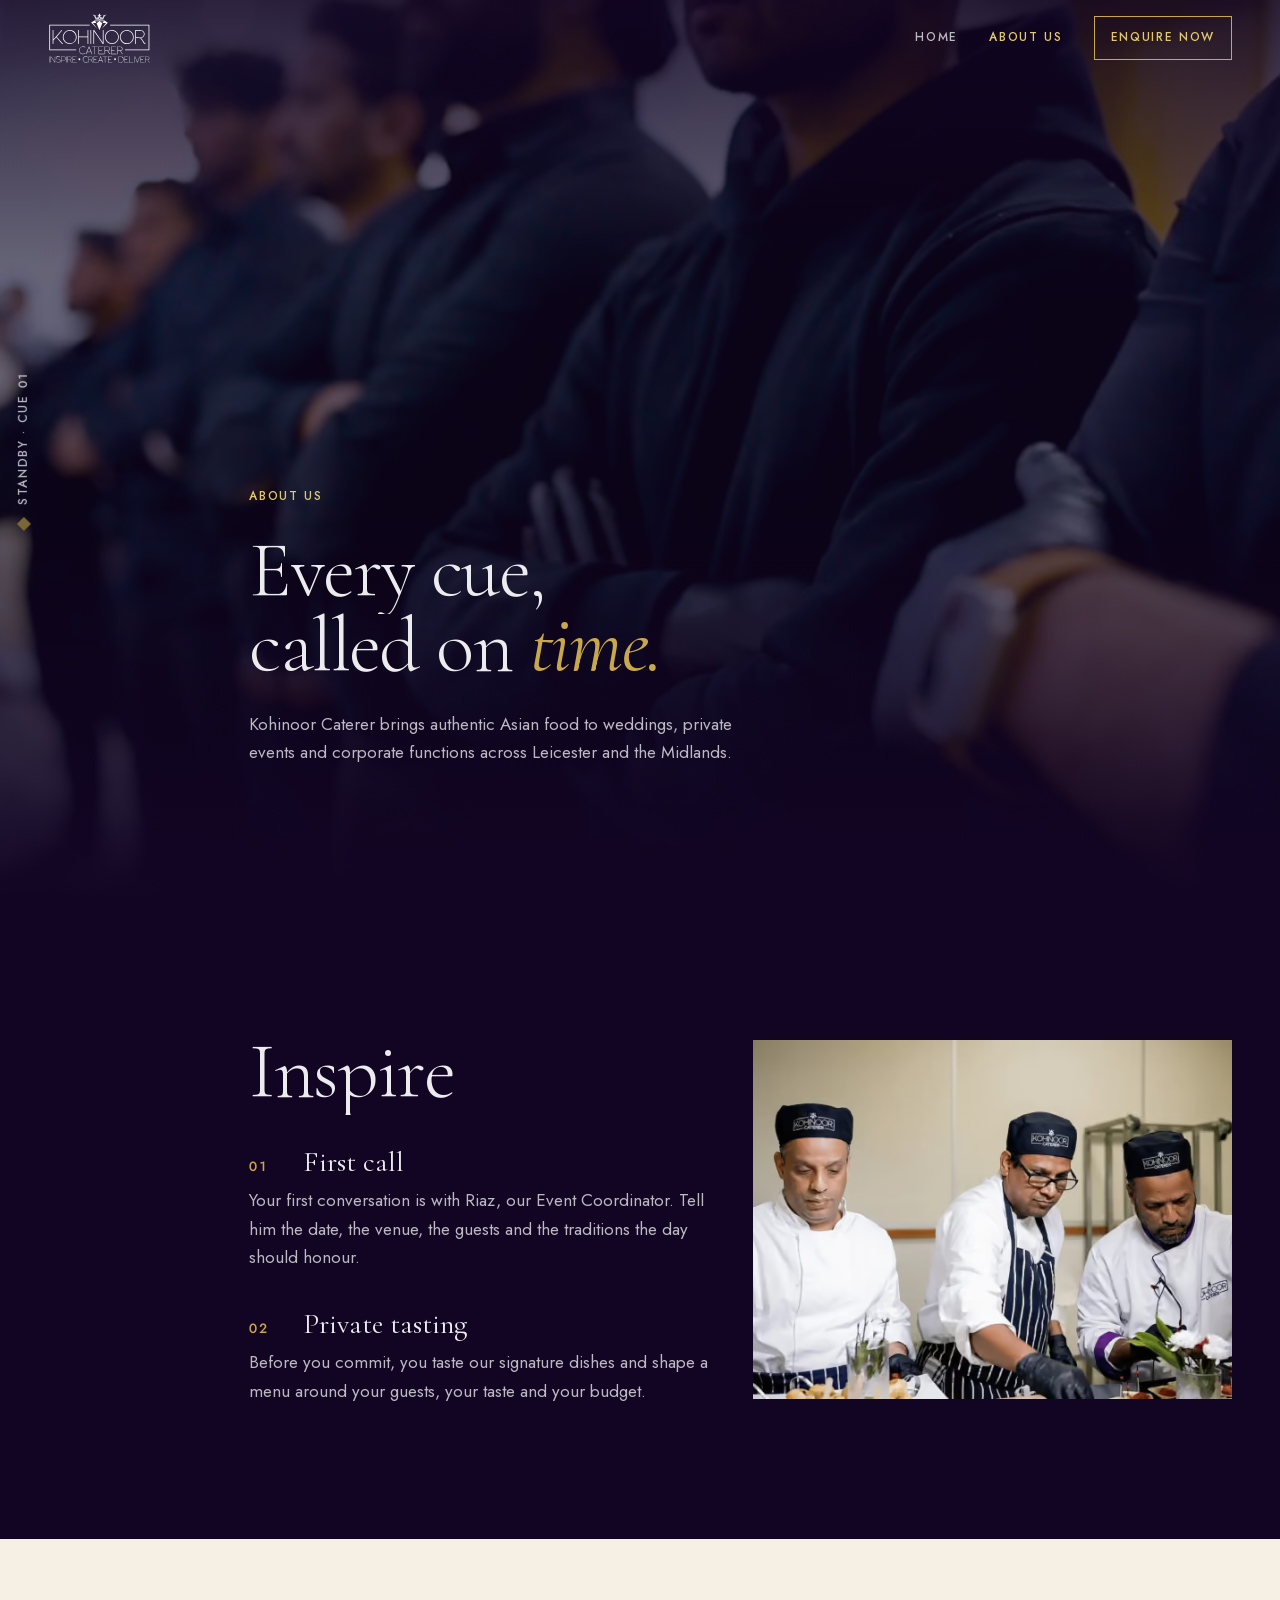
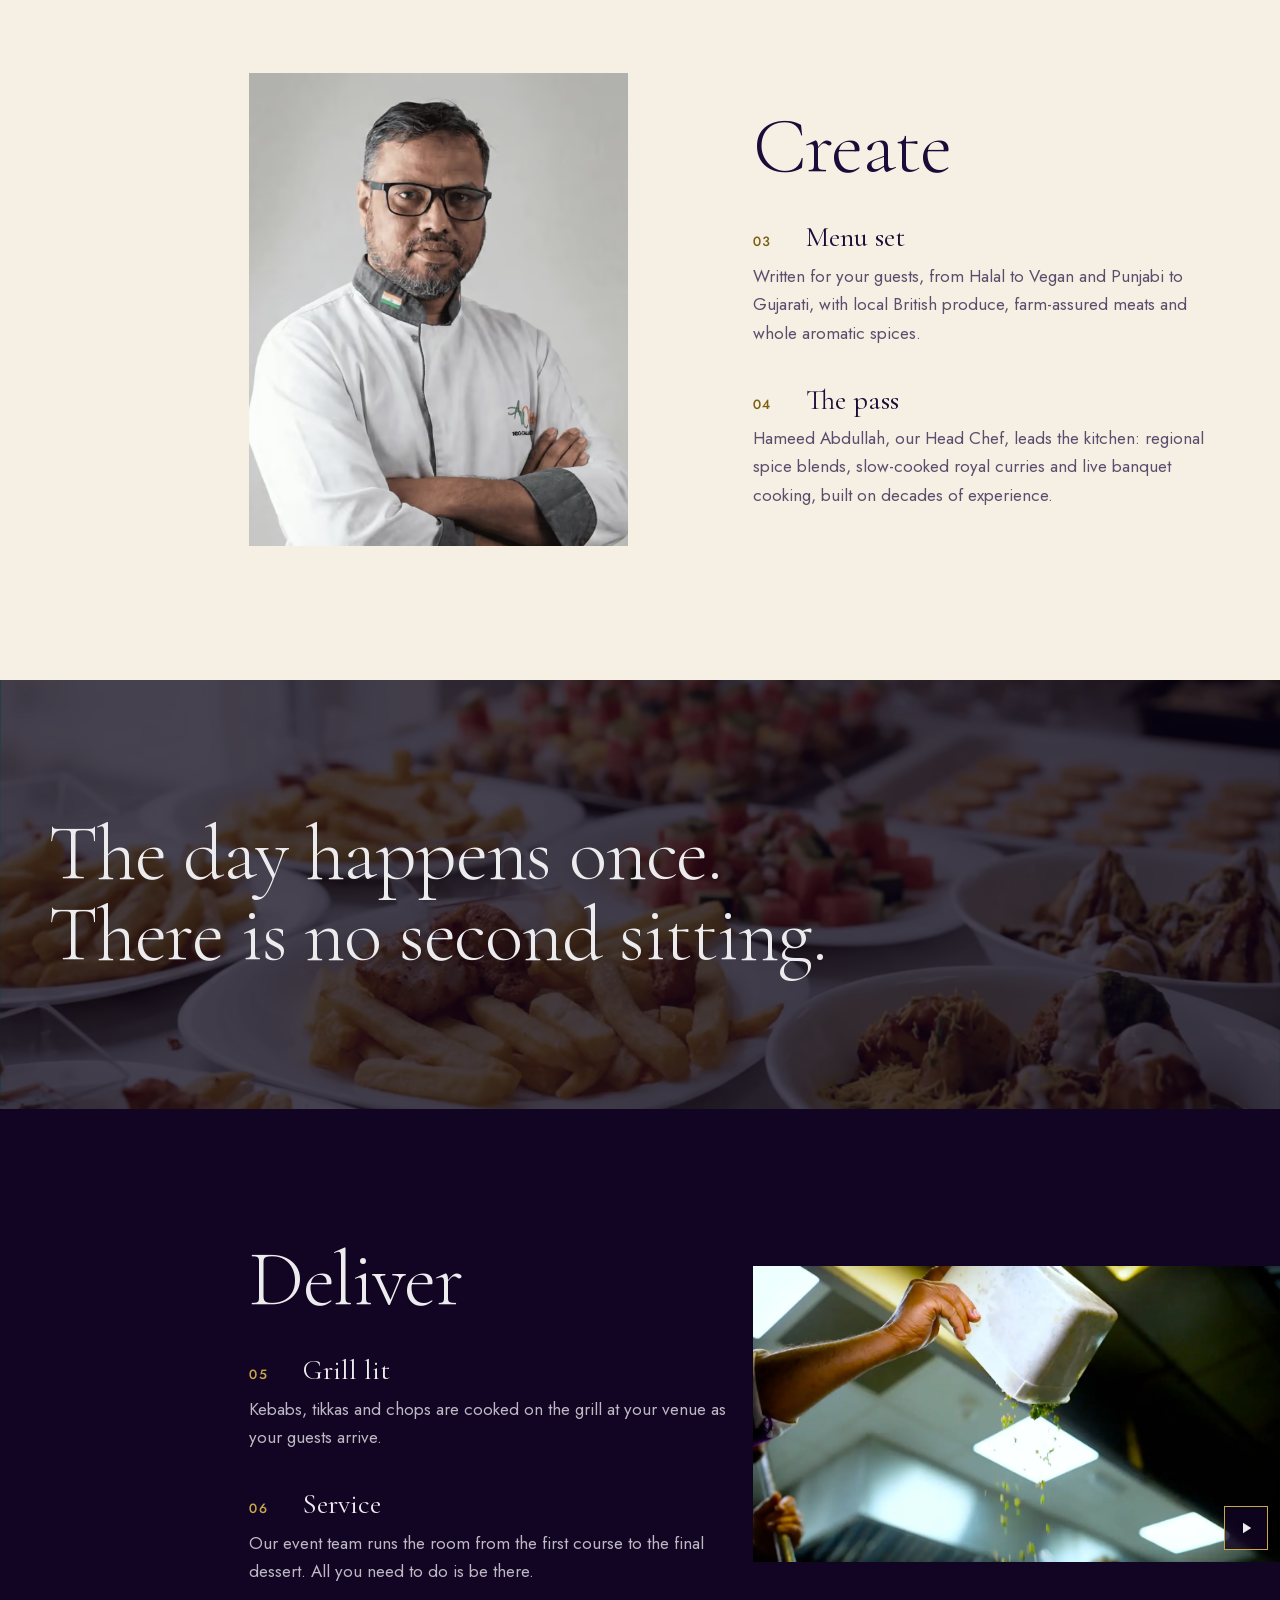
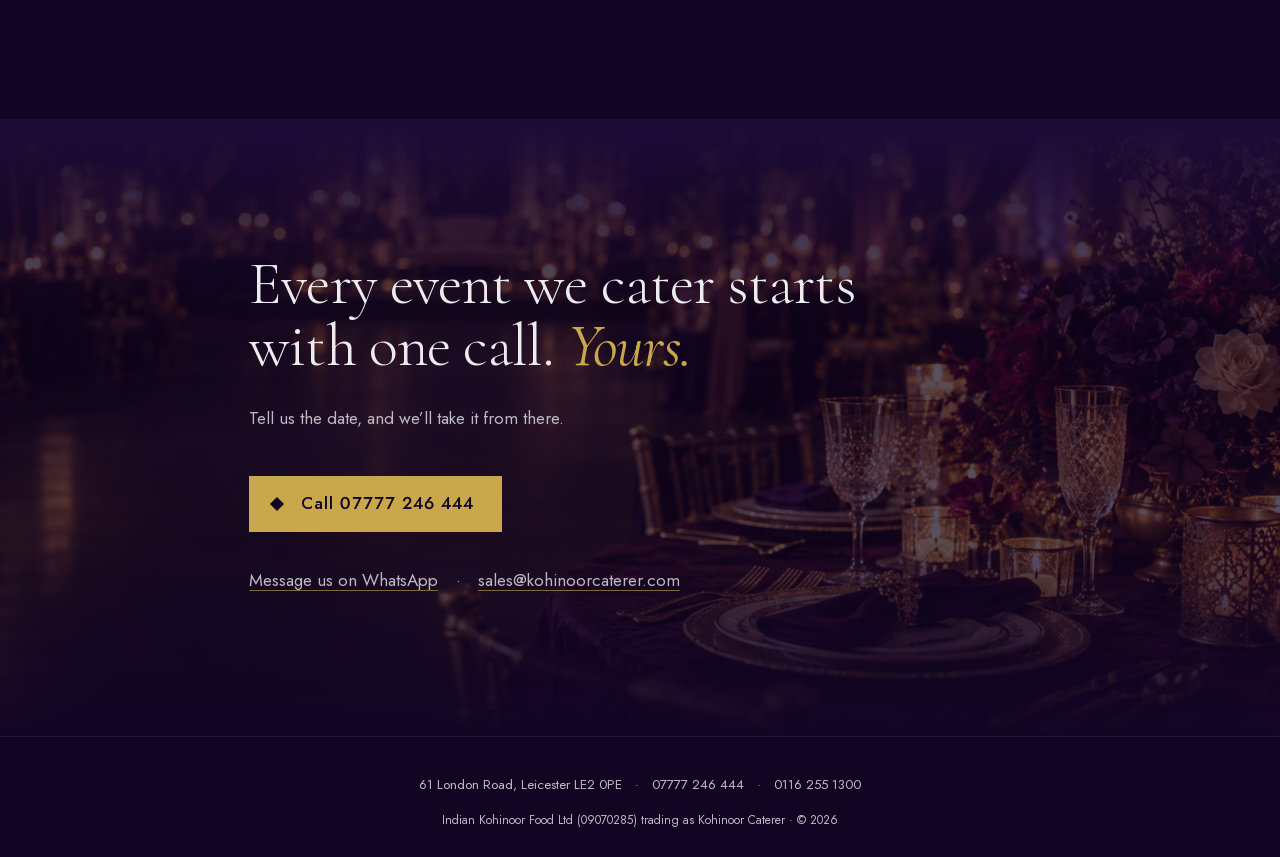
==== commit df108448: "refactor: restructure about page into three acts and remove repetition Replace the running order, si" ====
--- a/about.html
+++ b/about.html
@@ -8,7 +8,7 @@
   <!-- Primary Meta Tags -->
   <title>About Us — Kohinoor Caterer | Asian Catering in Leicester &amp; the Midlands</title>
   <meta name="description"
-    content="How a Kohinoor Caterer event runs, cue by cue — from your first call and private tasting to the last dessert served. Asian catering across Leicester and the Midlands.">
+    content="Meet the team behind Kohinoor Caterer and see how an event comes together, from your first call and private tasting to the final dessert. Asian catering across Leicester and the Midlands.">
   <meta name="theme-color" content="#120524">
   <link rel="canonical" href="https://www.kohinoorcaterer.com/about.html">
 
@@ -26,7 +26,7 @@
   <link rel="preload" href="assets/fonts/jost-latin.woff2" as="font" type="font/woff2" crossorigin>
 
   <link rel="icon" type="image/png" href="assets/images/KC.png">
-  <link rel="stylesheet" href="assets/css/about.css?v=20260930-1">
+  <link rel="stylesheet" href="assets/css/about.css?v=20261001-2">
 
   <script>document.documentElement.classList.add('js');</script>
 </head>
@@ -48,8 +48,7 @@
     </div>
   </header>
 
-  <!-- The cue light: lives in the page margin (≥1024px) and tracks the running order.
-       Decorative — every state it shows is also written in each cue's visible label. -->
+  <!-- The cue light: lives in the page margin (≥1024px) and counts the six steps. Decorative; the steps are numbered in the text. -->
   <div class="cue-light" aria-hidden="true" data-state="standby">
     <span class="gem"></span>
     <span class="cue-light-label"><span class="cue-light-state">Standby</span> · Cue <span class="cue-light-num">01</span></span>
@@ -57,7 +56,6 @@
 
   <main id="main">
 
-    <!-- S0 · House lights -->
     <section class="house" aria-labelledby="house-title">
       <picture class="house-media">
         <source type="image/avif" srcset="assets/images/about/r/hero-crew-640.avif 640w, assets/images/about/r/hero-crew-1280.avif 1280w" sizes="(orientation: portrait) 180vh, 100vw">
@@ -66,170 +64,96 @@
           sizes="(orientation: portrait) 180vh, 100vw" width="1280" height="720" alt="The Kohinoor service team lined up before service" fetchpriority="high" decoding="async">
       </picture>
       <div class="grid house-inner">
-        <p class="kicker">Kohinoor Caterer · Leicester &amp; the Midlands</p>
+        <p class="kicker">About us</p>
         <h1 id="house-title" class="lines"><span><span>Every cue,</span></span> <span><span>called on <em>time.</em></span></span></h1>
-        <p class="house-lead rv-fade">Asian catering for weddings, private events and corporate functions. This is how your day runs, from the first call to the last dessert.</p>
-        <p class="cue-tag" data-cue-tag="1"><span class="gem" aria-hidden="true"></span><span><span class="cue-tag-state">Standby</span> · Cue 01</span></p>
-      </div>
-    </section>
-
-    <!-- S1 · The running order (the one paper surface on the page) -->
-    <nav class="running-order" aria-labelledby="ro-title">
-      <div class="grid">
-        <header class="ro-head">
-          <h2 id="ro-title">The running order</h2>
-          <p>Six cues, each with a name beside it.</p>
-        </header>
-
-        <div class="ro-cols" aria-hidden="true">
-          <span>Cue</span><span>What</span><span>Owner</span><span>When</span>
-        </div>
-
-        <!-- Acts take their names from the logo's own tagline: Inspire · Create · Deliver -->
-        <h3 class="ro-act">Inspire</h3>
-        <ol class="ro-list">
-          <li><a class="ro-row" href="#cue-1" data-ro="1"><span class="ro-num"><span class="sr-only">Cue </span>01</span> <span class="ro-what">First call</span> <span class="ro-owner"><span class="sr-only">Owner: </span>You</span> <span class="ro-when" data-needed="typical lead time before the event for the first call"><span class="sr-only">When: </span>[NEEDED: lead time]</span> <span class="ro-tick" aria-hidden="true"></span></a></li>
-          <li><a class="ro-row" href="#cue-2" data-ro="2"><span class="ro-num"><span class="sr-only">Cue </span>02</span> <span class="ro-what">Private tasting</span> <span class="ro-owner"><span class="sr-only">Owner: </span>Riaz</span> <span class="ro-when" data-needed="typical lead time before the event for the tasting"><span class="sr-only">When: </span>[NEEDED: lead time]</span> <span class="ro-tick" aria-hidden="true"></span></a></li>
+        <p class="house-lead rv-fade">Kohinoor Caterer brings authentic Asian food to weddings, private events and corporate functions across Leicester and the Midlands.</p>
+      </div>
+    </section>
+
+    <!-- Three acts, named after the logo's own tagline. Each person appears once, beside their photo. -->
+    <section class="act" aria-labelledby="inspire-title">
+      <div class="grid act-inner">
+        <h2 id="inspire-title" class="act-title lines"><span><span>Inspire</span></span></h2>
+        <ol class="steps">
+          <li class="step rv-fade" data-cue="1">
+            <h3><span class="step-num">01</span> First call</h3>
+            <p>Your first conversation is with Riaz, our Event Coordinator. Tell him the date, the venue, the guests and the traditions the day should honour.</p>
+          </li>
+          <li class="step rv-fade" data-cue="2">
+            <h3><span class="step-num">02</span> Private tasting</h3>
+            <p>Before you commit, you taste our signature dishes and shape a menu around your guests, your taste and your budget.</p>
+          </li>
         </ol>
-
-        <h3 class="ro-act">Create</h3>
-        <ol class="ro-list" start="3">
-          <li><a class="ro-row" href="#cue-3" data-ro="3"><span class="ro-num"><span class="sr-only">Cue </span>03</span> <span class="ro-what">Menu set</span> <span class="ro-owner"><span class="sr-only">Owner: </span>Riaz, with you</span> <span class="ro-when" data-needed="typical lead time before the event when the menu is confirmed"><span class="sr-only">When: </span>[NEEDED: lead time]</span> <span class="ro-tick" aria-hidden="true"></span></a></li>
-          <li><a class="ro-row" href="#cue-4" data-ro="4"><span class="ro-num"><span class="sr-only">Cue </span>04</span> <span class="ro-what">The pass</span> <span class="ro-owner"><span class="sr-only">Owner: </span>Hameed Abdullah</span> <span class="ro-when"><span class="sr-only">When: </span>On the day</span> <span class="ro-tick" aria-hidden="true"></span></a></li>
-        </ol>
-
-        <h3 class="ro-act">Deliver</h3>
-        <ol class="ro-list" start="5">
-          <li><a class="ro-row" href="#cue-5" data-ro="5"><span class="ro-num"><span class="sr-only">Cue </span>05</span> <span class="ro-what">Grill lit</span> <span class="ro-owner"><span class="sr-only">Owner: </span>The kitchen team</span> <span class="ro-when"><span class="sr-only">When: </span>On the day</span> <span class="ro-tick" aria-hidden="true"></span></a></li>
-          <li><a class="ro-row" href="#cue-6" data-ro="6"><span class="ro-num"><span class="sr-only">Cue </span>06</span> <span class="ro-what">Service, to the last dessert</span> <span class="ro-owner"><span class="sr-only">Owner: </span>The service team</span> <span class="ro-when"><span class="sr-only">When: </span>On the day</span> <span class="ro-tick" aria-hidden="true"></span></a></li>
-        </ol>
-      </div>
-    </nav>
-
-    <!-- Cue 1 · Inspire -->
-    <section class="cue" id="cue-1" data-cue="1" aria-labelledby="cue-1-title">
-      <div class="grid cue-inner">
-        <p class="cue-num" aria-hidden="true"><span>01</span></p>
-        <div class="cue-copy">
-          <p class="cue-tag" data-cue-tag="1"><span class="gem" aria-hidden="true"></span><span><span class="cue-tag-state">Standby</span> · Inspire · Cue 01</span></p>
-          <h2 id="cue-1-title" class="lines" tabindex="-1"><span><span>First call</span></span></h2>
-          <p class="rv-fade">Your first conversation is with Riaz, our Event Coordinator. Tell him the date, the venue, the guest list and the traditions the day needs to honour. From here, he&rsquo;s your contact all the way to the day itself.</p>
-        </div>
-        <figure class="cue-media rv-light">
+        <figure class="act-media rv-light">
           <picture>
-            <source type="image/avif" srcset="assets/images/about/r/riaz-720.avif 720w, assets/images/about/r/riaz-1440.avif 1440w" sizes="(min-width: 1024px) 50vw, 100vw">
+            <source type="image/avif" srcset="assets/images/about/r/riaz-720.avif 720w, assets/images/about/r/riaz-1440.avif 1440w" sizes="(min-width: 1280px) 45vw, 100vw">
             <img src="assets/images/about/r/riaz-1440.webp" srcset="assets/images/about/r/riaz-720.webp 720w, assets/images/about/r/riaz-1440.webp 1440w"
-              sizes="(min-width: 1024px) 50vw, 100vw" width="1440" height="804" loading="lazy" decoding="async"
-              alt="Riaz, Event Coordinator, centre, preparing dishes with the kitchen team">
-          </picture>
-          <!-- Riaz is the middle figure in this group shot; the tag says so instead of relying on a caption below -->
-          <figcaption class="media-tag" style="--x: 54%; --y: 30%">Riaz</figcaption>
-        </figure>
-      </div>
-    </section>
-
-    <!-- Cue 2 · Inspire -->
-    <section class="cue cue--mirror" id="cue-2" data-cue="2" aria-labelledby="cue-2-title">
-      <div class="grid cue-inner">
-        <p class="cue-num" aria-hidden="true"><span>02</span></p>
-        <div class="cue-copy">
-          <p class="cue-tag" data-cue-tag="2"><span class="gem" aria-hidden="true"></span><span><span class="cue-tag-state">Standby</span> · Inspire · Cue 02</span></p>
-          <h2 id="cue-2-title" class="lines" tabindex="-1"><span><span>Private tasting</span></span></h2>
-          <p class="rv-fade">Before you commit, you taste. Riaz sits down with you over our signature dishes, and together you shape a menu that fits your guests, your taste and your budget.</p>
-        </div>
-        <figure class="cue-media rv-light">
-          <picture>
-            <source type="image/avif" srcset="assets/images/about/r/chaat-720.avif 720w, assets/images/about/r/chaat-1440.avif 1440w" sizes="(min-width: 1024px) 50vw, 100vw">
-            <img src="assets/images/about/r/chaat-1440.webp" srcset="assets/images/about/r/chaat-720.webp 720w, assets/images/about/r/chaat-1440.webp 1440w"
-              sizes="(min-width: 1024px) 50vw, 100vw" width="1440" height="804" loading="lazy" decoding="async"
-              alt="Bowls of chaat being finished with tamarind chutney and yoghurt">
+              sizes="(min-width: 1280px) 45vw, 100vw" width="1440" height="804" loading="lazy" decoding="async"
+              alt="Riaz, Event Coordinator, with the kitchen team preparing dishes">
           </picture>
         </figure>
       </div>
     </section>
 
-    <!-- Cue 3 · Create -->
-    <section class="cue cue--wide" id="cue-3" data-cue="3" aria-labelledby="cue-3-title">
-      <div class="grid cue-inner">
-        <p class="cue-num" aria-hidden="true"><span>03</span></p>
-        <div class="cue-copy">
-          <p class="cue-tag" data-cue-tag="3"><span class="gem" aria-hidden="true"></span><span><span class="cue-tag-state">Standby</span> · Create · Cue 03</span></p>
-          <h2 id="cue-3-title" class="lines" tabindex="-1"><span><span>Menu set</span></span></h2>
-          <p class="rv-fade">Every celebration is different, so every menu is written for its guests, from Halal to Vegan and from Punjabi to Gujarati. We hand-select local British produce, farm-assured meats and whole aromatic spices.</p>
-        </div>
-        <figure class="cue-media rv-light">
+    <section class="act act--paper act--mirror" aria-labelledby="create-title">
+      <div class="grid act-inner">
+        <h2 id="create-title" class="act-title lines"><span><span>Create</span></span></h2>
+        <ol class="steps" start="3">
+          <li class="step rv-fade" data-cue="3">
+            <h3><span class="step-num">03</span> Menu set</h3>
+            <p>Written for your guests, from Halal to Vegan and Punjabi to Gujarati, with local British produce, farm-assured meats and whole aromatic spices.</p>
+          </li>
+          <li class="step rv-fade" data-cue="4">
+            <h3><span class="step-num">04</span> The pass</h3>
+            <p>Hameed Abdullah, our Head Chef, leads the kitchen: regional spice blends, slow-cooked royal curries and live banquet cooking, built on decades of experience.</p>
+          </li>
+        </ol>
+        <figure class="act-media act-media--portrait rv-light">
           <picture>
-            <source type="image/avif" srcset="assets/images/about/r/buffet-720.avif 720w, assets/images/about/r/buffet-1440.avif 1440w, assets/images/about/r/buffet-2048.avif 2048w" sizes="100vw">
-            <img src="assets/images/about/r/buffet-1440.webp" srcset="assets/images/about/r/buffet-720.webp 720w, assets/images/about/r/buffet-1440.webp 1440w, assets/images/about/r/buffet-2048.webp 2048w"
-              sizes="100vw" width="1440" height="804" loading="lazy" decoding="async"
-              alt="A buffet spread of starters, grills, chaat and salads">
+            <source type="image/avif" srcset="assets/images/about/r/hameed-720.avif 720w, assets/images/about/r/hameed-1200.avif 1200w" sizes="(min-width: 1280px) 40vw, 100vw">
+            <img src="assets/images/about/r/hameed-1200.webp" srcset="assets/images/about/r/hameed-720.webp 720w, assets/images/about/r/hameed-1200.webp 1200w"
+              sizes="(min-width: 1280px) 40vw, 100vw" width="1200" height="1174" loading="lazy" decoding="async"
+              alt="Hameed Abdullah, Head Chef, arms folded in chef’s whites">
           </picture>
         </figure>
       </div>
     </section>
 
-    <!-- Interval · the tension beat; deliberately breaks the grid -->
+    <!-- Interval · the one pause in the page; full-bleed, no columns -->
     <section class="interval" aria-label="Interval">
-      <p class="cue-tag is-go interval-status"><span class="gem" aria-hidden="true"></span><span>Interval · Cues 01–03 called · 04–06 on the day</span></p>
+      <picture class="interval-media">
+        <source type="image/avif" srcset="assets/images/about/r/buffet-720.avif 720w, assets/images/about/r/buffet-1440.avif 1440w, assets/images/about/r/buffet-2048.avif 2048w" sizes="100vw">
+        <img src="assets/images/about/r/buffet-1440.webp" srcset="assets/images/about/r/buffet-720.webp 720w, assets/images/about/r/buffet-1440.webp 1440w, assets/images/about/r/buffet-2048.webp 2048w"
+          sizes="100vw" width="1440" height="804" alt="" loading="lazy" decoding="async">
+      </picture>
       <p class="interval-line rv-fade">The day happens once. There is no second sitting.</p>
-      <p class="interval-stat rv-fade">
+      <!-- Hidden until a real figure is supplied: replace the [NEEDED] text, then remove `hidden` -->
+      <p class="interval-stat rv-fade" hidden>
         <span class="interval-num" data-needed="largest number of guests served at one event">[NEEDED: largest guest count]</span>
         <span class="interval-cap">guests at our largest event</span>
       </p>
     </section>
 
-    <!-- Cue 4 · Create -->
-    <section class="cue cue--mirror" id="cue-4" data-cue="4" aria-labelledby="cue-4-title">
-      <div class="grid cue-inner">
-        <p class="cue-num" aria-hidden="true"><span>04</span></p>
-        <div class="cue-copy">
-          <p class="cue-tag" data-cue-tag="4"><span class="gem" aria-hidden="true"></span><span><span class="cue-tag-state">Standby</span> · Create · Cue 04</span></p>
-          <h2 id="cue-4-title" class="lines" tabindex="-1"><span><span>The pass</span></span></h2>
-          <p class="rv-fade">Hameed Abdullah runs the kitchen: authentic regional spices, slow-cooked royal curries and live banquet cooking, backed by decades of experience.</p>
-        </div>
-        <figure class="cue-media cue-media--portrait rv-light">
-          <picture>
-            <source type="image/avif" srcset="assets/images/about/r/hameed-720.avif 720w, assets/images/about/r/hameed-1200.avif 1200w" sizes="(min-width: 1024px) 34vw, 100vw">
-            <img src="assets/images/about/r/hameed-1200.webp" srcset="assets/images/about/r/hameed-720.webp 720w, assets/images/about/r/hameed-1200.webp 1200w"
-              sizes="(min-width: 1024px) 34vw, 100vw" width="1200" height="1174" loading="lazy" decoding="async"
-              alt="Hameed Abdullah, Head Chef, arms folded in chef’s whites">
-          </picture>
-        </figure>
-      </div>
-    </section>
-
-    <!-- Cue 5 · Deliver -->
-    <section class="cue" id="cue-5" data-cue="5" aria-labelledby="cue-5-title">
-      <div class="grid cue-inner">
-        <p class="cue-num" aria-hidden="true"><span>05</span></p>
-        <div class="cue-copy">
-          <p class="cue-tag" data-cue-tag="5"><span class="gem" aria-hidden="true"></span><span><span class="cue-tag-state">Standby</span> · Deliver · Cue 05</span></p>
-          <h2 id="cue-5-title" class="lines" tabindex="-1"><span><span>Grill lit</span></span></h2>
-          <p class="rv-fade">Kebabs, tikkas and chops go over the grill at your venue, cooked fresh as your guests arrive.</p>
-        </div>
-        <!-- No real grill imagery exists yet; this reserves the exact slot so the photo drops in without layout change -->
-        <figure class="cue-media needed-media" data-needed="photo of the live grill cooked on site at an event">
-          <figcaption>[NEEDED: photo of the live grill cooked on site]</figcaption>
-        </figure>
-      </div>
-    </section>
-
-    <!-- Cue 6 · Deliver — signature moment 2: the lighting cut -->
-    <section class="cue cue--mirror cue--cut" id="cue-6" data-cue="6" aria-labelledby="cue-6-title">
-      <div class="grid cue-inner">
-        <p class="cue-num" aria-hidden="true"><span>06</span></p>
-        <div class="cue-copy">
-          <p class="cue-tag" data-cue-tag="6"><span class="gem" aria-hidden="true"></span><span><span class="cue-tag-state">Standby</span> · Deliver · Cue 06</span></p>
-          <h2 id="cue-6-title" class="lines" tabindex="-1"><span><span>Service, to the</span></span> <span><span>last dessert</span></span></h2>
-          <p class="rv-fade">Our event team runs the room from the first course to the final dessert served, so the only thing you need to do is be there.</p>
-        </div>
-        <figure class="cue-media cut">
-          <!-- Plays only the 17–34s service segment of the brand film (garnish, plating, trays out); the line-up frame is the hero -->
+    <section class="act act--cut" aria-labelledby="deliver-title">
+      <div class="grid act-inner">
+        <h2 id="deliver-title" class="act-title lines"><span><span>Deliver</span></span></h2>
+        <ol class="steps" start="5">
+          <li class="step rv-fade" data-cue="5">
+            <h3><span class="step-num">05</span> Grill lit</h3>
+            <p>Kebabs, tikkas and chops are cooked on the grill at your venue as your guests arrive.</p>
+          </li>
+          <li class="step rv-fade" data-cue="6">
+            <h3><span class="step-num">06</span> Service</h3>
+            <p>Our event team runs the room from the first course to the final dessert. All you need to do is be there.</p>
+          </li>
+        </ol>
+        <!-- Signature moment 2 · the lighting cut. Plays only the 17–34s service segment of the brand film. -->
+        <figure class="act-media cut">
           <video class="cut-video" muted playsinline preload="none" width="1280" height="720"
             poster="assets/images/about/r/poster-cut-1280.webp"
             data-src="assets/video/An-Najeebkohinoor-1.mp4" data-start="17" data-end="34"></video>
           <span class="cut-blackout" aria-hidden="true"></span>
-          <figcaption class="sr-only">Film of the Kohinoor service team lining up, plating biryani and carrying trays to the tables.</figcaption>
+          <figcaption class="sr-only">Film of the Kohinoor team garnishing, plating biryani and carrying trays to the tables.</figcaption>
           <button class="cut-toggle" type="button" aria-label="Play video" data-playing="false">
             <svg class="i-play" viewBox="0 0 24 24" aria-hidden="true"><path d="M8 5v14l11-7z" /></svg>
             <svg class="i-pause" viewBox="0 0 24 24" aria-hidden="true"><path d="M7 5h4v14H7zM13 5h4v14h-4z" /></svg>
@@ -238,39 +162,7 @@
       </div>
     </section>
 
-    <!-- S7 · The company — credits set like a theatre programme -->
-    <section class="company" aria-labelledby="company-title">
-      <div class="grid">
-        <h2 id="company-title" class="lines"><span><span>The company</span></span></h2>
-        <dl class="credits">
-          <div class="credit rv-fade">
-            <dt>Hameed Abdullah</dt>
-            <dd class="credit-role">Head Chef</dd>
-            <dd class="credit-line">Runs the pass.</dd>
-          </div>
-          <div class="credit rv-fade">
-            <dt>Riaz</dt>
-            <dd class="credit-role">Event Coordinator</dd>
-            <dd class="credit-line">Calls the cues.</dd>
-          </div>
-          <div class="credit rv-fade">
-            <dt>The Service Team</dt>
-            <dd class="credit-role">Hospitality</dd>
-            <dd class="credit-line">Looks after your guests.</dd>
-          </div>
-          <div class="credit rv-fade">
-            <dt data-needed="other team members to credit, with roles">[NEEDED: further names]</dt>
-            <dd class="credit-role" data-needed="their roles">[NEEDED: roles]</dd>
-          </div>
-        </dl>
-        <blockquote class="note rv-fade" data-needed="a short note in Hameed's or Riaz's own words, signed by them">
-          <p>[NEEDED: a short note in Hameed&rsquo;s or Riaz&rsquo;s own words]</p>
-          <footer>[NEEDED: signature]</footer>
-        </blockquote>
-      </div>
-    </section>
-
-    <!-- S8 · Your cue — signature moment 3: the cue light docks in the call button -->
+    <!-- Signature moment 3 · the cue light docks in the call button -->
     <section class="your-cue" id="contact" aria-labelledby="yc-title">
       <picture class="your-cue-media">
         <source type="image/avif" srcset="assets/images/about/r/cta-800.avif 800w, assets/images/about/r/cta-1600.avif 1600w" sizes="100vw">
@@ -278,8 +170,7 @@
           sizes="100vw" width="1600" height="900" alt="" loading="lazy" decoding="async">
       </picture>
       <div class="grid your-cue-inner">
-        <p class="cue-tag is-standby"><span class="gem" aria-hidden="true"></span><span>Standby · Cue 01</span></p>
-        <h2 id="yc-title" class="lines"><span><span>Every day we cater starts</span></span> <span><span>with one call. <em>Yours.</em></span></span></h2>
+        <h2 id="yc-title" class="lines"><span><span>Every event we cater starts</span></span> <span><span>with one call. <em>Yours.</em></span></span></h2>
         <p class="rv-fade">Tell us the date, and we&rsquo;ll take it from there.</p>
         <a class="call" href="tel:07777246444">
           <span class="call-gem" aria-hidden="true"><span class="gem"></span></span>
@@ -306,7 +197,7 @@
     <p class="legal">Indian Kohinoor Food Ltd (09070285) trading as Kohinoor Caterer <span class="dot" aria-hidden="true">·</span> &copy; 2026</p>
   </footer>
 
-  <script src="assets/js/about.js?v=20260930-1" defer></script>
+  <script src="assets/js/about.js?v=20261001-2" defer></script>
 </body>
 
 </html>
--- a/assets/css/about.css
+++ b/assets/css/about.css
@@ -1,6 +1,6 @@
 /* ═══════════════════════════════════════
    KOHINOOR CATERER — ABOUT PAGE · "The Cue Sheet"
-   House lights → Running order → Cues 01–06 (Interval after 03) → Company → Your cue
+   House lights → Inspire (01–02) → Create (03–04) → Interval → Deliver (05–06) → Your cue
    ═══════════════════════════════════════ */
 
 /* ─── Fonts: self-hosted variable WOFF2 (Latin subset) ─── */
@@ -131,6 +131,7 @@
 }
 
 img, video, svg { display: block; max-width: 100%; }
+[hidden] { display: none !important; } /* component display rules must never un-hide a held-back placeholder */
 a { color: inherit; text-decoration: none; }
 ol, ul { list-style: none; }
 button { font: inherit; color: inherit; background: none; border: 0; cursor: pointer; }
@@ -275,41 +276,9 @@
 .cue-light[data-state="go"] .gem::after { opacity: 1; }
 .cue-light.is-live { opacity: 1; }
 @media (min-width: 1024px) { .cue-light { display: flex; } }
-/* Below 1024px there is no margin rail, so the light becomes a small status chip under the header */
-@media (max-width: 1023px) {
-  .cue-light {
-    display: flex;
-    top: calc(var(--header-h) + env(safe-area-inset-top) + 8px);
-    left: auto;
-    right: var(--margin);
-    gap: 10px;
-    padding: 6px 10px;
-    border: 1px solid rgba(201, 168, 76, 0.35);
-    background: rgba(18, 5, 36, 0.92);
-    writing-mode: horizontal-tb;
-    transform: none;
-    pointer-events: none;
-  }
-}
-
 /* The traveller is created by JS for the final dock (signature moment 3) */
 .gem-traveller { position: fixed; z-index: 45; margin: 0; pointer-events: none; background: var(--gold); }
 .gem-traveller::after { opacity: 1; }
-
-/* Inline cue tags — the <1024px stand-in for the rail light, and the written state for everyone */
-.cue-tag {
-  display: inline-flex;
-  align-items: center;
-  gap: 12px;
-  color: var(--text-muted);
-  font-size: var(--step--2);
-  font-weight: 500;
-  letter-spacing: 0.14em;
-  line-height: 1.4;
-  text-transform: uppercase;
-  font-variant-numeric: tabular-nums;
-}
-.cue-tag.is-go { color: var(--gold-bright); }
 
 /* ─── S0 · House lights ─── */
 
@@ -353,232 +322,65 @@
   letter-spacing: -0.02em;
 }
 .house-lead { max-width: 46ch; color: var(--text-muted); font-size: var(--step-0); }
-.house .cue-tag { margin-top: var(--s-s); }
 
 @media (min-width: 1024px) {
   .house-inner > * { grid-column: 3 / 11; }
-  .house .cue-tag { display: none; } /* the rail light takes over */
-}
-
-/* ─── S1 · The running order (paper) ─── */
-
-.running-order {
-  background: var(--paper);
-  color: var(--ink);
-  padding-block: var(--s-3xl);
-}
-.running-order :focus-visible { outline-color: var(--gold-ink); }
-.ro-head { margin-bottom: var(--s-xl); }
-.ro-head h2 { font-size: var(--step-4); line-height: 1.05; letter-spacing: -0.01em; }
-.ro-head p { margin-top: var(--s-xs); color: var(--ink-muted); }
-
-.ro-cols { display: none; }
-.ro-act {
-  margin-top: var(--s-l);
-  padding-bottom: var(--s-2xs);
-  border-bottom: 1px solid var(--ink);
-  color: var(--gold-ink);
+}
+
+/* ─── Acts · Inspire / Create / Deliver ─── */
+
+.act { padding-block: var(--s-3xl); }
+.act-inner { row-gap: var(--s-xl); align-items: start; }
+.act-title { font-size: var(--step-6); font-weight: 300; line-height: 0.95; letter-spacing: -0.02em; }
+
+.steps { display: grid; gap: var(--s-l); }
+.step h3 { display: flex; align-items: baseline; gap: var(--s-s); font-size: var(--step-2); line-height: 1.15; }
+.step-num {
+  flex: none;
+  width: 2.25rem;
+  color: var(--gold);
   font-family: var(--sans);
-  font-size: var(--step--2);
+  font-size: var(--step--1);
   font-weight: 500;
-  letter-spacing: 0.14em;
-  text-transform: uppercase;
-}
-
-.ro-row {
-  display: grid;
-  grid-template-columns: 3rem minmax(0, 1fr) 24px;
-  grid-template-areas: "num what tick" "num owner tick" "num when tick";
-  align-items: center;
-  column-gap: var(--s-xs);
-  min-height: 48px;
-  padding-block: var(--s-xs);
-  border-bottom: 1px solid var(--paper-rule);
-  transition: background-color var(--t-instant) linear;
-}
-.ro-row:hover, .ro-row:focus-visible { background: var(--paper-rule); }
-.ro-num {
-  grid-area: num;
-  align-self: start;
-  color: var(--gold-ink);
-  font-size: var(--step-1);
-  font-weight: 400;
-  line-height: 1.2;
+  letter-spacing: 0.1em;
   font-variant-numeric: tabular-nums;
 }
-.ro-what { grid-area: what; font-family: var(--serif); font-size: var(--step-2); line-height: 1.15; }
-.ro-owner, .ro-when { color: var(--ink-muted); font-size: var(--step--1); }
-.ro-owner { grid-area: owner; }
-.ro-when { grid-area: when; justify-self: start; }
-.ro-tick {
-  grid-area: tick;
-  width: 10px;
-  height: 16px;
-  border: solid var(--gold-ink);
-  border-width: 0 2px 2px 0;
-  transform: rotate(45deg);
-  opacity: 0;
-  transition: opacity var(--t-instant) linear;
-}
-.ro-row.is-called .ro-tick { opacity: 1; }
-
-@media (min-width: 768px) {
-  .ro-cols {
-    display: grid;
-    grid-template-columns: 4rem minmax(0, 2fr) minmax(0, 1.2fr) minmax(0, 1.2fr) 24px;
-    column-gap: var(--s-s);
-    color: var(--ink-muted);
-    font-size: var(--step--2);
-    font-weight: 500;
-    letter-spacing: 0.14em;
-    text-transform: uppercase;
-  }
-  .ro-row {
-    grid-template-columns: 4rem minmax(0, 2fr) minmax(0, 1.2fr) minmax(0, 1.2fr) 24px;
-    grid-template-areas: "num what owner when tick";
-    column-gap: var(--s-s);
-  }
-  .ro-num { align-self: center; }
-}
+.step p { max-width: 33em; margin-top: var(--s-2xs); color: var(--text-muted); }
+/* Where the column is wide enough, the paragraph hangs under the title text rather than the number */
+@media (min-width: 768px) and (max-width: 1279px), (min-width: 1440px) {
+  .step p { padding-left: calc(2.25rem + var(--s-s)); }
+}
+
+.act-media { position: relative; overflow: hidden; aspect-ratio: 4 / 3; background: var(--stage-raised); }
+.act-media img, .act-media video { width: 100%; height: 100%; object-fit: cover; }
+.act-media--portrait { aspect-ratio: 4 / 5; }
+.act-media--portrait img { object-position: 50% 20%; }
+
+/* The one light surface on the page */
+.act--paper { background: var(--paper); color: var(--ink); }
+.act--paper :focus-visible { outline-color: var(--gold-ink); }
+.act--paper .step-num { color: var(--gold-ink); }
+.act--paper .step p { color: var(--ink-muted); }
+.act--paper .act-media { background: var(--paper-rule); }
+
 @media (min-width: 1024px) {
-  .ro-head { grid-column: 3 / 10; }
-  .ro-cols, .ro-act, .ro-list { grid-column: 3 / -1; }
-}
-
-/* ─── Cues ─── */
-
-.cue { padding-block: var(--s-2xl); }
-.cue-inner { row-gap: var(--s-m); align-items: start; }
-
-.cue-num {
-  overflow: hidden; /* the counter window */
-  color: var(--gold);
-  font-size: var(--step-7);
-  font-weight: 300;
-  line-height: 0.85;
-  letter-spacing: -0.03em;
-  font-variant-numeric: tabular-nums;
-}
-.cue-num span { display: inline-block; }
-
-.cue-copy { display: grid; gap: var(--s-s); max-width: 62ch; }
-.cue-copy h2 {
-  position: relative;
-  z-index: 2;
-  font-size: var(--step-4);
-  line-height: 1.05;
-  letter-spacing: -0.01em;
-}
-.cue-copy p:not(.cue-tag) { max-width: 33em; color: var(--text-muted); } /* ≈ 60–70 characters of Jost */
-
-.cue-media {
-  position: relative;
-  overflow: hidden;
-  aspect-ratio: 16 / 10;
-  background: var(--stage-raised);
-}
-.cue-media img, .cue-media video { width: 100%; height: 100%; object-fit: cover; }
-.cue-media--portrait { aspect-ratio: 1 / 1; }
-.cue-media--portrait img { object-position: 50% 20%; }
-
-/* Riaz tag: points at him in the group shot */
-.media-tag {
-  position: absolute;
-  left: var(--x);
-  top: var(--y);
-  padding: 4px 10px;
-  background: rgba(18, 5, 36, 0.86);
-  color: var(--gold-bright);
-  font-size: var(--step--2);
-  font-weight: 500;
-  letter-spacing: 0.14em;
-  text-transform: uppercase;
-  transform: translate(-50%, -100%);
-}
-.media-tag::after {
-  content: '';
-  position: absolute;
-  left: 50%;
-  top: 100%;
-  width: 1px;
-  height: 16px;
-  background: var(--gold);
-}
-
-.needed-media {
-  display: grid;
-  place-items: center;
-  padding: var(--s-m);
-  border: 1px dashed var(--gold);
-  color: var(--text-muted);
-  text-align: center;
-  font-size: var(--step--1);
-}
-
-@media (min-width: 768px) {
-  .cue-num { grid-column: 1 / 3; }
-  .cue-copy { grid-column: 3 / -1; }
-}
-
-@media (min-width: 1024px) {
-  .cue { padding-block: var(--s-3xl) var(--s-2xl); }
-  .cue-inner { align-items: center; }
-  .cue-num { grid-column: 1 / 3; grid-row: 1; align-self: start; }
-  .cue-copy { grid-column: 3 / 7; grid-row: 1; }
-  /* The title may run one column onto the photo — the deliberate overlap */
-  .cue-copy h2 { width: max-content; max-width: calc(100% + var(--gutter) * 2 + (100% / 4)); }
-  .cue-media { grid-column: 7 / -1; grid-row: 1; }
-  .cue-media::before {
-    /* Keeps overlapping title text readable against any photo */
-    content: '';
-    position: absolute;
-    inset: 0;
-    z-index: 1;
-    background: linear-gradient(90deg, rgba(18, 5, 36, 0.72) 0%, transparent 28%);
-    pointer-events: none;
-  }
-
-  .cue--mirror .cue-copy { grid-column: 8 / -1; }
-  .cue--mirror .cue-copy h2 { width: auto; max-width: none; }
-  .cue--mirror .cue-media { grid-column: 3 / 8; }
-  .cue--mirror .cue-media::before { display: none; }
-  .cue--mirror .cue-media--portrait { grid-column: 3 / 7; }
-
-  /* The cut bleeds off the right edge of the page */
-  .cue--cut .cue-copy { grid-column: 3 / 7; }
-  .cue--cut .cue-media { grid-column: 7 / -1; margin-right: calc(var(--margin) * -1); }
-  .cue--cut .cue-media::before { display: none; }
-}
-
-/* 1024–1279: side-by-side leaves ≈40-character lines, so copy stacks above the photo (rail stays) */
-@media (min-width: 1024px) and (max-width: 1279px) {
-  .cue-copy, .cue--mirror .cue-copy, .cue--cut .cue-copy { grid-column: 3 / -1; grid-row: 1; }
-  .cue-copy h2 { width: auto; max-width: none; }
-  .cue-media, .cue--mirror .cue-media, .cue--cut .cue-media { grid-column: 3 / -1; grid-row: 2; margin-right: 0; }
-  .cue--mirror .cue-media--portrait { grid-column: 3 / 9; }
-  .cue-media::before { display: none; }
-}
-
-/* 1280–1439: a 4-column copy block is too narrow (≈40 characters), so copy takes 5 columns */
-@media (min-width: 1280px) and (max-width: 1439px) {
-  .cue-copy, .cue--cut .cue-copy { grid-column: 3 / 8; }
-  .cue-media, .cue--cut .cue-media { grid-column: 8 / -1; }
-  .cue--mirror .cue-copy { grid-column: 8 / -1; }
-  .cue--mirror .cue-media { grid-column: 3 / 8; }
-  .cue--mirror .cue-media--portrait { grid-column: 3 / 7; }
-}
-
-/* Cue 03 breaks the left/right rhythm: copy first, then a full-bleed table */
+  .act-inner > * { grid-column: 3 / -1; }
+  .act-media--portrait { max-width: 34rem; }
+}
+
+/* Side by side from 1280px, where a 5-column text block still gives ≈50-character lines */
 @media (min-width: 1280px) {
-  .cue--wide .cue-copy { grid-column: 3 / 9; grid-row: 1; }
-  .cue--wide .cue-copy h2 { width: auto; max-width: none; }
-  .cue--wide .cue-media {
-    grid-column: 1 / -1;
-    grid-row: 2;
-    aspect-ratio: 21 / 9;
-    margin: var(--s-m) calc(var(--margin) * -1) 0 0; /* bleeds right only: the left margin belongs to the cue light */
-  }
-  .cue--wide .cue-media::before { display: none; }
+  .act-inner { row-gap: var(--s-l); align-items: center; }
+  .act-title { grid-column: 3 / 8; grid-row: 1; align-self: end; }
+  .steps { grid-column: 3 / 8; grid-row: 2; align-self: start; }
+  .act-media { grid-column: 8 / -1; grid-row: 1 / 3; }
+
+  .act--mirror .act-title, .act--mirror .steps { grid-column: 8 / -1; }
+  .act--mirror .act-media { grid-column: 3 / 8; }
+  .act--mirror .act-media--portrait { grid-column: 3 / 7; max-width: none; }
+
+  /* The film bleeds off the right edge of the page */
+  .act--cut .act-media { margin-right: calc(var(--margin) * -1); }
 }
 
 /* ─── Signature moment 2 · the lighting cut ─── */
@@ -622,12 +424,16 @@
 /* ─── Interval · breaks the grid ─── */
 
 .interval {
+  position: relative;
+  isolation: isolate;
   display: grid;
   gap: var(--s-l);
-  padding: var(--s-2xl) max(var(--margin), env(safe-area-inset-left));
+  overflow: hidden;
+  padding: var(--s-3xl) max(var(--margin), env(safe-area-inset-left));
   background: var(--blackout);
 }
-.interval-status { grid-column: 1 / -1; }
+.interval-media { position: absolute; inset: 0; z-index: -1; }
+.interval-media img { width: 100%; height: 100%; object-fit: cover; opacity: 0.26; }
 .interval-line {
   max-width: 22ch;
   font-family: var(--serif);
@@ -647,48 +453,6 @@
   .interval-stat { justify-items: end; text-align: right; }
 }
 
-/* ─── S7 · The company ─── */
-
-.company { padding-block: var(--s-3xl); background: var(--stage-raised); }
-.company h2 { font-size: var(--step-4); line-height: 1.05; margin-bottom: var(--s-l); }
-.credits { display: grid; gap: var(--s-m); }
-.credit {
-  display: grid;
-  grid-template-columns: max-content minmax(1rem, 1fr) max-content;
-  align-items: baseline;
-  column-gap: var(--s-xs);
-  row-gap: 4px;
-}
-.credit::after {
-  /* Programme-style dotted leader between name and role */
-  content: '';
-  grid-column: 2;
-  grid-row: 1;
-  border-bottom: 1px dotted rgba(189, 185, 194, 0.5);
-  transform: translateY(-0.3em);
-}
-.credit dt { grid-column: 1; grid-row: 1; font-family: var(--serif); font-size: var(--step-2); font-weight: 500; line-height: 1.15; }
-.credit-role { grid-column: 3; grid-row: 1; color: var(--gold-bright); font-size: var(--step--2); font-weight: 500; letter-spacing: 0.14em; text-transform: uppercase; }
-.credit-line { grid-column: 1 / -1; color: var(--text-muted); font-family: var(--serif); font-size: var(--step-1); font-style: italic; }
-
-.note {
-  margin-top: var(--s-xl);
-  padding: var(--s-m);
-  color: var(--text-muted);
-}
-.note footer { margin-top: var(--s-xs); }
-
-@media (max-width: 479px) {
-  .credit { grid-template-columns: 1fr; }
-  .credit::after { display: none; }
-  .credit-role { grid-column: 1; grid-row: 2; }
-}
-@media (min-width: 1024px) {
-  .company h2 { grid-column: 3 / -1; }
-  .credits { grid-column: 3 / 9; }
-  .note { grid-column: 9 / -1; grid-row: 2; margin-top: 0; align-self: start; }
-}
-
 /* ─── S8 · Your cue ─── */
 
 .your-cue {
@@ -708,7 +472,7 @@
 }
 .your-cue-inner { row-gap: var(--s-m); justify-items: start; }
 .your-cue h2 { font-size: var(--step-5); font-weight: 300; line-height: 1.02; letter-spacing: -0.015em; }
-.your-cue-inner > p:not(.cue-tag):not(.alt-contacts) { color: var(--text-muted); }
+.your-cue-inner > p:not(.alt-contacts) { color: var(--text-muted); }
 
 .call {
   display: inline-flex;
@@ -773,14 +537,9 @@
 .js .house .lines > span:nth-child(2) > span { animation-delay: 60ms; }
 @keyframes lineUp { from { transform: translateY(105%); } to { transform: none; } }
 
-.js .cue-num span { transform: translateY(100%); transition: transform var(--t-standard) var(--ease-cue); }
-.js .is-in .cue-num span { transform: none; }
-
 .js .rv-fade { opacity: 0; transition: opacity var(--t-standard) var(--ease-out) 120ms; }
 .js .is-in .rv-fade, .js .house .rv-fade { opacity: 1; }
-.js .credits .rv-fade:nth-child(2) { transition-delay: 160ms; }
-.js .credits .rv-fade:nth-child(3) { transition-delay: 200ms; }
-.js .credits .rv-fade:nth-child(4) { transition-delay: 240ms; }
+.js .steps .rv-fade:nth-child(2) { transition-delay: 200ms; }
 
 .js .rv-light::after {
   /* Photos "fade up" like a lamp: a blackout layer drops away; the photo itself never moves */
@@ -791,31 +550,20 @@
   background: var(--stage);
   transition: opacity var(--t-stage) var(--ease-cue);
 }
+.js .act--paper .rv-light::after { background: var(--paper); }
 .js .is-in .rv-light::after { opacity: 0; }
 
-.no-io .lines > span > span, .no-io .cue-num span { transform: none !important; }
+.no-io .lines > span > span { transform: none !important; }
 .no-io .rv-fade { opacity: 1 !important; }
 .no-io .rv-light::after { opacity: 0 !important; }
 .no-io .cut-blackout { display: none; }
 
-/* Progressive enhancement: cue numerals brighten with scroll where scroll-driven animations exist */
-@supports (animation-timeline: view()) {
-  @media (prefers-reduced-motion: no-preference) {
-    .cue-num {
-      animation: numeralLift linear both;
-      animation-timeline: view();
-      animation-range: entry 10% cover 45%;
-    }
-    @keyframes numeralLift { from { opacity: 0.35; } to { opacity: 1; } }
-  }
-}
-
 /* ─── Reduced motion: every state still changes, nothing travels or fades ─── */
 
 @media (prefers-reduced-motion: reduce) {
   html { scroll-behavior: auto; }
   *, *::before, *::after { animation: none !important; transition-duration: 0s !important; transition-delay: 0s !important; }
-  .js .lines > span > span, .js .cue-num span { transform: none; }
+  .js .lines > span > span { transform: none; }
   .js .rv-fade { opacity: 1; }
   .js .rv-light::after { opacity: 0; }
   .js .cut-blackout { display: none; }
